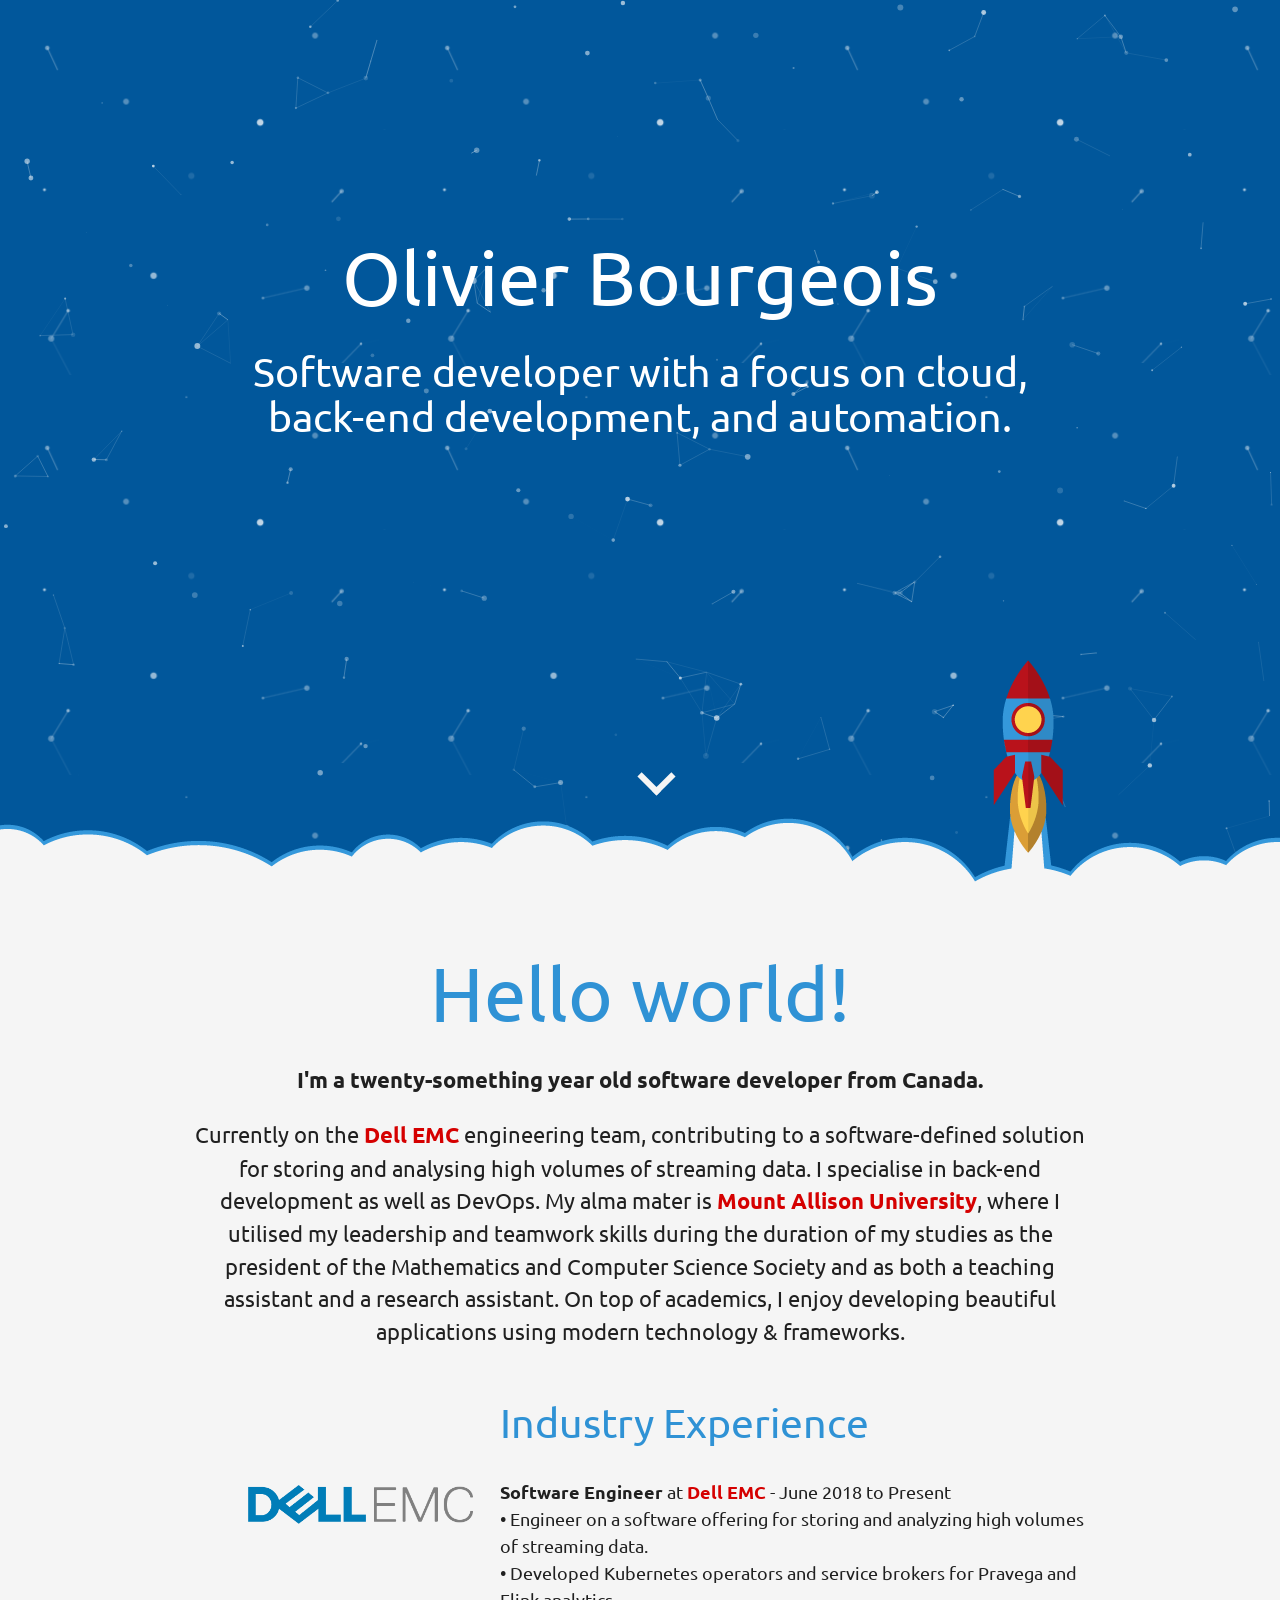
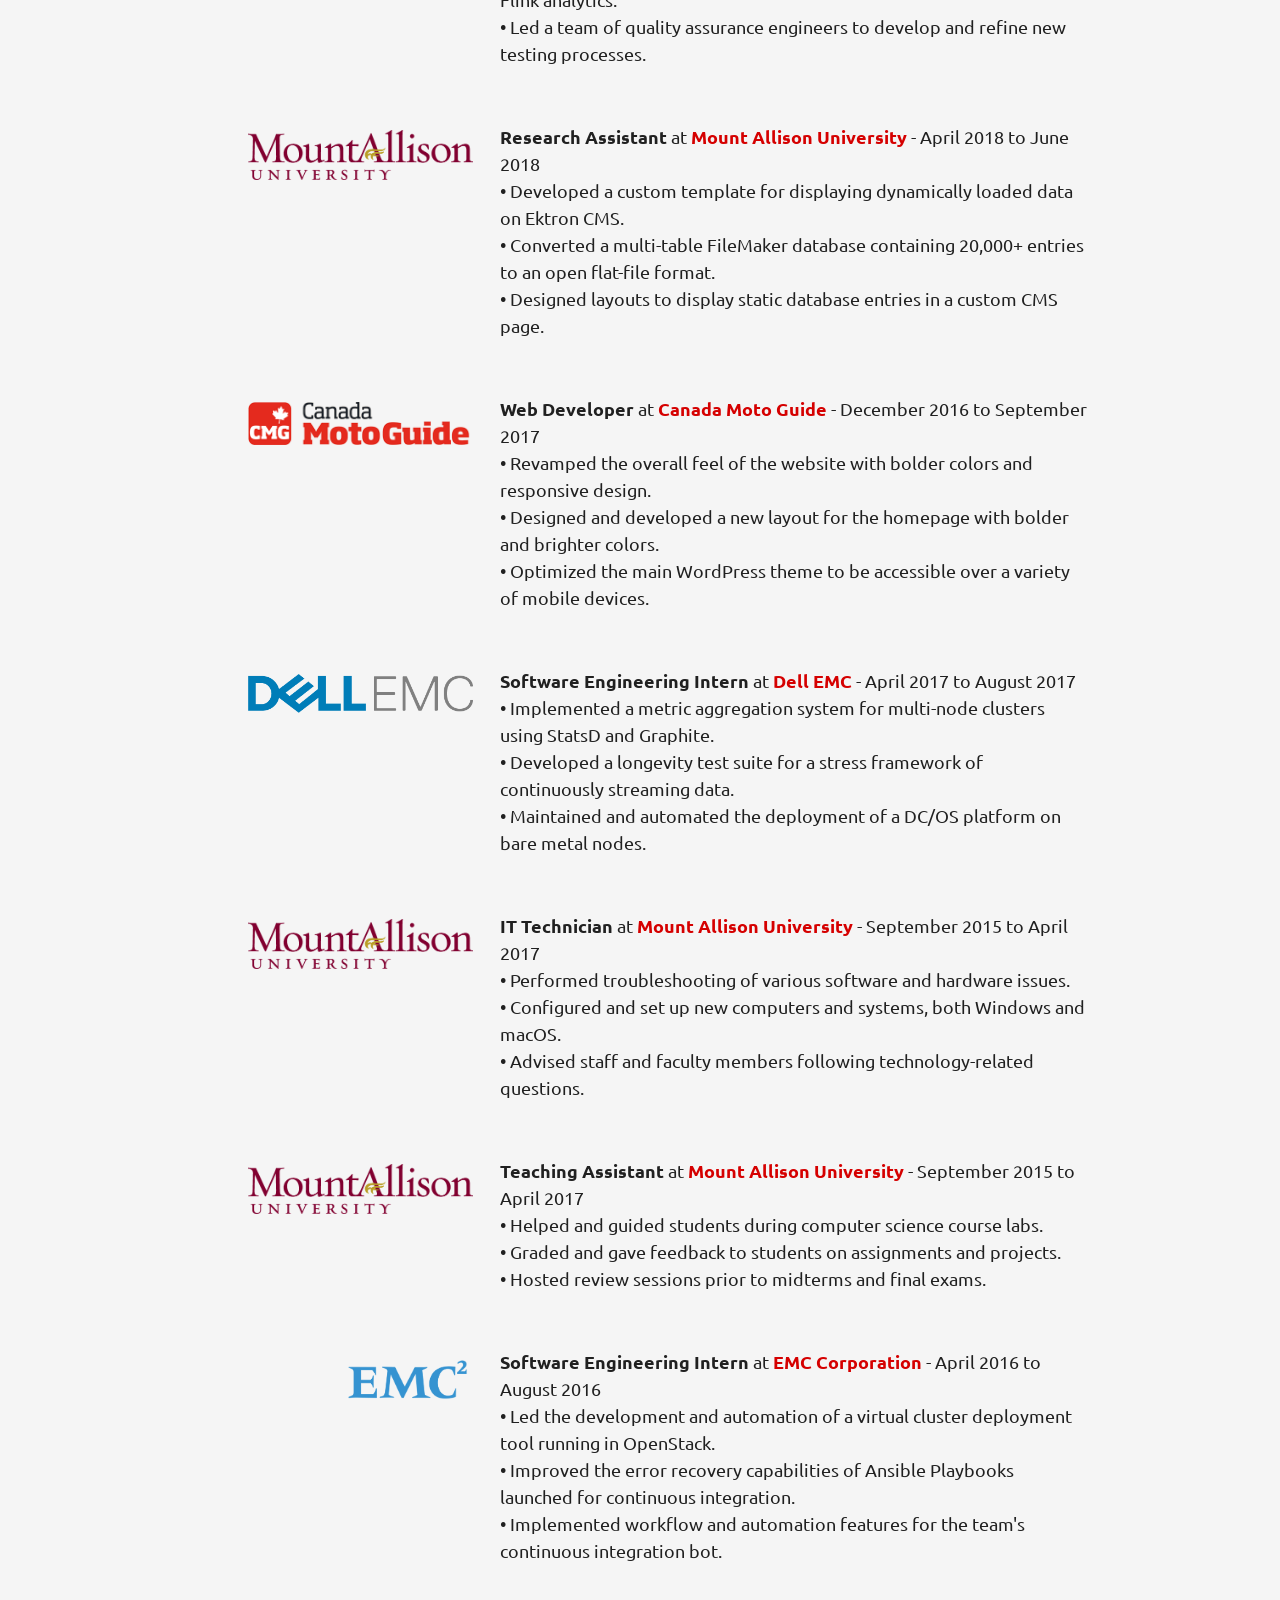
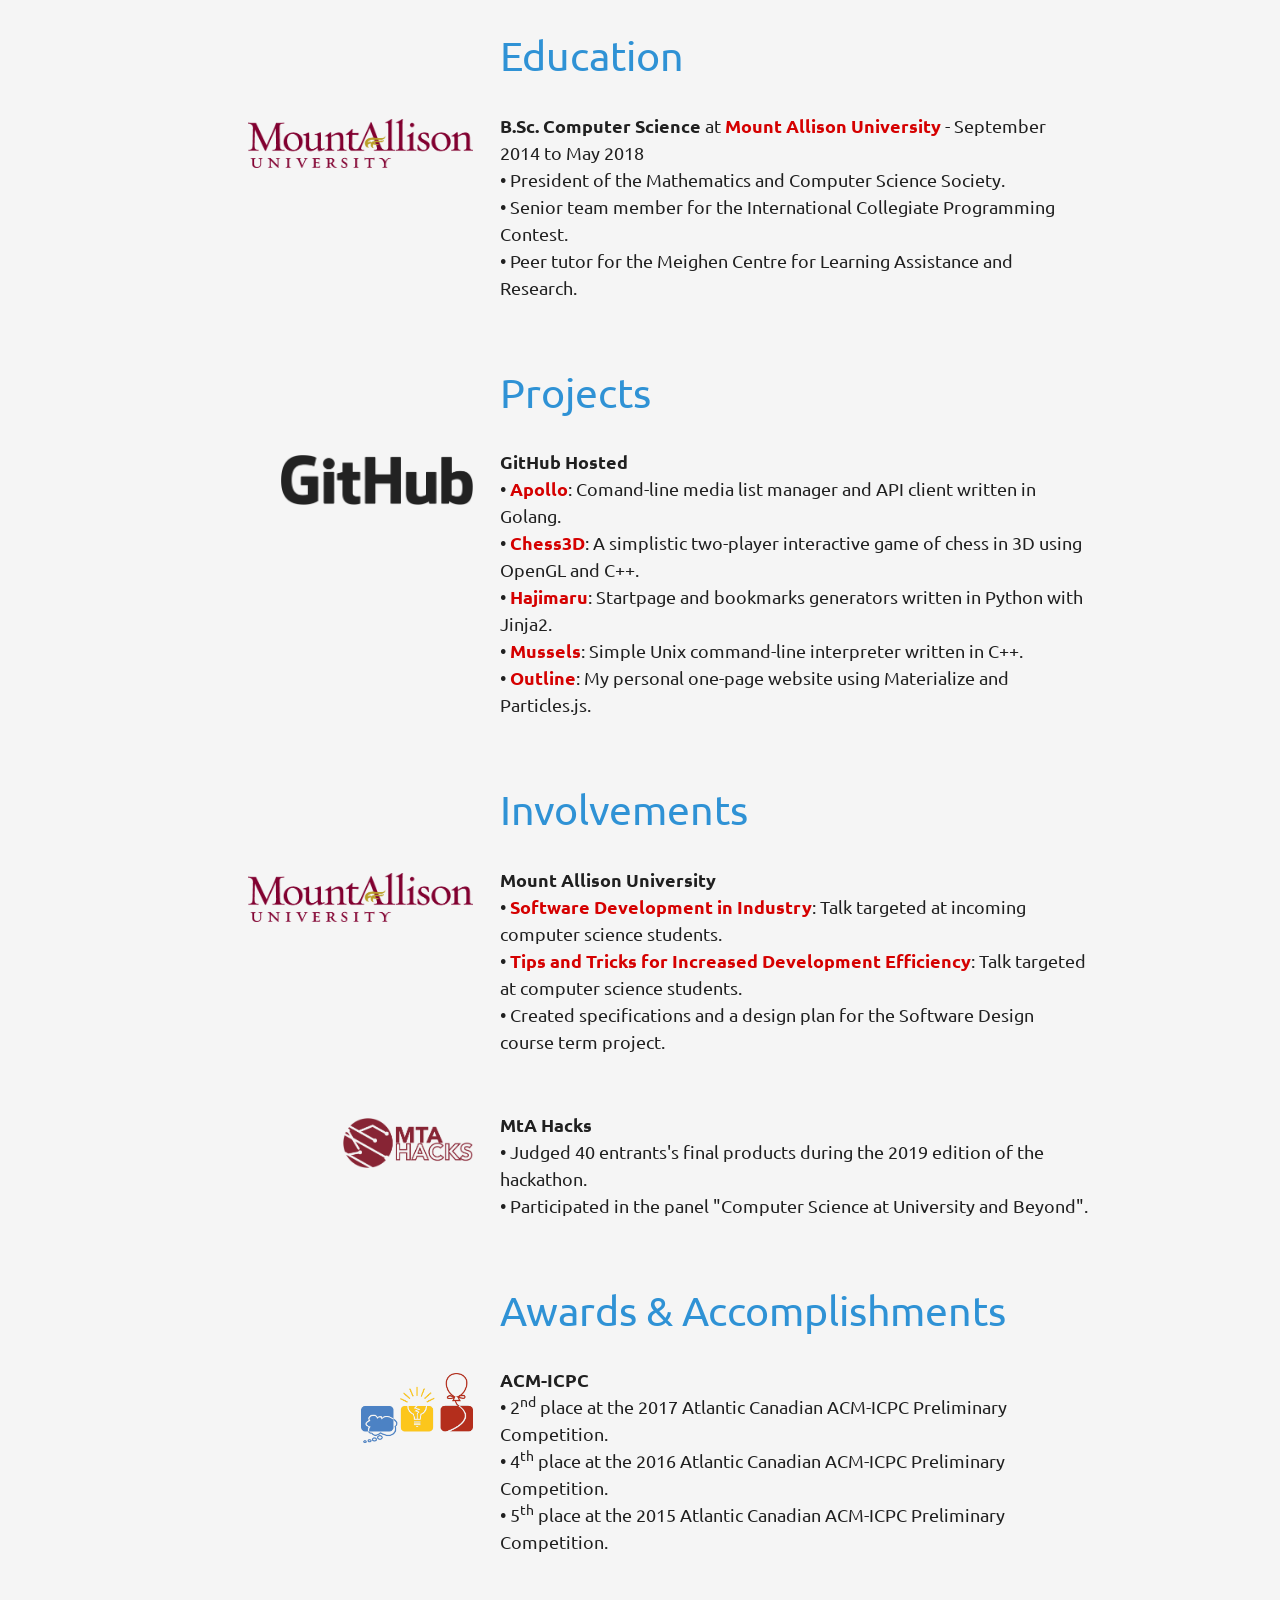
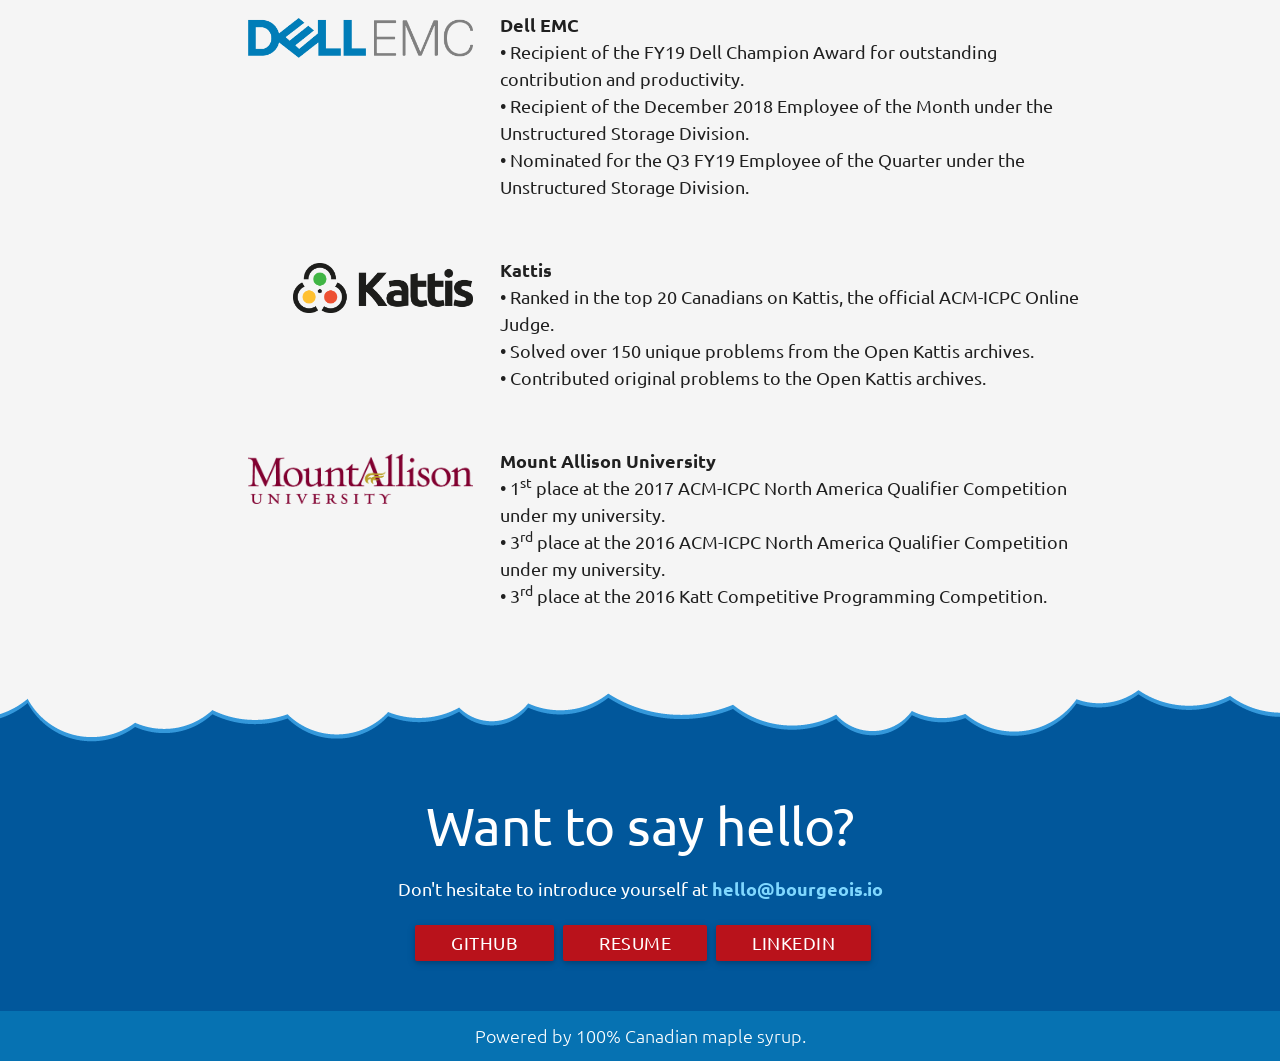
==== index.html @ 6bf8de9c "Update resume" ====
<!DOCTYPE html>
<html>
  <head>
    <meta charset="UTF-8">
    <meta name="viewport" content="width=device-width, initial-scale=1.0">
    <meta name="author" content="Olivier Bourgeois">
    <meta name="description" content="Software developer based in Canada">
    <meta name="keywords" content="software,engineer,developer,web,design,html,css,html,development,java,golang,software,c++,consulting">

    <meta property="og:site_name" content="Olivier Bourgeois - Software Developer">
    <meta property="og:title" content="Olivier Bourgeois - Software Developer">
    <meta property="og:type" content="website">
    <meta property="og:url" content="http://bourgeois.io">
    <meta property="og:image" content="http://bourgeois.io/img/og_cover.png?v=2">
    <meta property="og:description" content="Software developer based in Canada">

    <link href="https://fonts.googleapis.com/css?family=Ubuntu:400,700" rel="stylesheet">
    <link type="text/css" rel="stylesheet" href="css/materialize.css"  media="screen">
    <link type="text/css" rel="stylesheet" href="css/style.css" media="screen">
    <link type="image/x-icon" rel="icon" href="favicon.ico?v=2">

    <title>Olivier Bourgeois - Software Developer</title>
  </head>
  <body>
    <main>
      <div id="particles-js"></div>

      <header id="header" class="valign-wrapper">
        <div class="container center valign">
          <h1 class="text-white header-name">Olivier Bourgeois</h1>
          <h4 class="text-white header-title">Software developer with a focus on cloud, <br>back-end development, and automation.</h4>
        </div>
      </header>

      <div id="cloud-box">
        <div id="chevron" class="center">
          <span class="chevron-icon"></span>
        </div>

        <img class="clouds" src="img/clouds_top.png" alt="">

        <div id="resume">
          <div class="container center">
            <h1>Hello world!</h1>
            <!-- <img class="face" src="img/face.jpg"> -->
            <div id="intro">
              <p class="bold">
                I'm a twenty-something year old software developer from Canada.
              </p>
              <p>
                Currently on the <a href="https://www.dellemc.com/en-us/index.htm">Dell EMC</a> engineering team, contributing to a 
                software-defined solution for storing and analysing high volumes of streaming data.
                I specialise in back-end development as well as DevOps.
                My alma mater is <a href="https://mta.ca/about/">Mount Allison University</a>, where I utilised
                my leadership and teamwork skills during the duration of my studies as the president of the Mathematics and Computer Science
                Society and as both a teaching assistant and a research assistant. On top of academics, I enjoy developing beautiful
                applications using modern technology &amp; frameworks.
              </p>
            </div>

            <div class="row no-bottom-margin">
              <div class="col s12 m12 l8 offset-l4">
                <h4 class="left-align">Industry Experience</h4>
              </div>
            </div>

            <div class="row">
              <div class="col s12 m12 l4 logo-box"><img class="logo" src="img/dell_emc.png"></div>
              <div class="col s12 m12 l8">
                <p class="left-align">
                  <b>Software Engineer</b> at <a href="https://www.dellemc.com/en-us/index.htm">Dell EMC</a> - June 2018 to Present<br />
                  &bull; Engineer on a software offering for storing and analyzing high volumes of streaming data.<br />
                  &bull; Developed Kubernetes operators and service brokers for Pravega and Flink analytics.<br />
                  &bull; Led a team of quality assurance engineers to develop and refine new testing processes.<br />
                </p>
              </div>
            </div>
            <div class="row">
              <div class="col s12 m12 l4 logo-box"><img class="logo" src="img/mount_allison.png"></div>
              <div class="col s12 m12 l8">
                <p class="left-align">
                  <b>Research Assistant</b> at <a href="https://mta.ca/about/">Mount Allison University</a> - April 2018 to June 2018<br />
                  &bull; Developed a custom template for displaying dynamically loaded data on Ektron CMS.<br />
                  &bull; Converted a multi-table FileMaker database containing 20,000+ entries to an open flat-file format.<br />
                  &bull; Designed layouts to display static database entries in a custom CMS page.
                </p>
              </div>
            </div>
            <div class="row">
              <div class="col s12 m12 l4 logo-box"><img class="logo" src="img/canada_moto_guide.png"></div>
              <div class="col s12 m12 l8">
                <p class="left-align">
                  <b>Web Developer</b> at <a href="http://canadamotoguide.com/">Canada Moto Guide</a> - December 2016 to September 2017<br />
                  &bull; Revamped the overall feel of the website with bolder colors and responsive design.<br />
                  &bull; Designed and developed a new layout for the homepage with bolder and brighter colors.<br />
                  &bull; Optimized the main WordPress theme to be accessible over a variety of mobile devices.
                </p>
              </div>
            </div>
            <div class="row">
              <div class="col s12 m12 l4 logo-box"><img class="logo" src="img/dell_emc.png"></div>
              <div class="col s12 m12 l8">
                <p class="left-align">
                  <b>Software Engineering Intern</b> at <a href="https://www.dellemc.com/en-us/index.htm">Dell EMC</a> - April 2017 to August 2017<br />
                  &bull; Implemented a metric aggregation system for multi-node clusters using StatsD and Graphite.<br />
                  &bull; Developed a longevity test suite for a stress framework of continuously streaming data.<br />
                  &bull; Maintained and automated the deployment of a DC/OS platform on bare metal nodes.<br />
                </p>
              </div>
            </div>
            <div class="row">
              <div class="col s12 m12 l4 logo-box"><img class="logo" src="img/mount_allison.png"></div>
              <div class="col s12 m12 l8">
                <p class="left-align">
                  <b>IT Technician</b> at <a href="https://mta.ca/about/">Mount Allison University</a> - September 2015 to April 2017<br />
                  &bull; Performed troubleshooting of various software and hardware issues.<br />
                  &bull; Configured and set up new computers and systems, both Windows and macOS.<br />
                  &bull; Advised staff and faculty members following technology-related questions.
                </p>
              </div>
            </div>
            <div class="row">
              <div class="col s12 m12 l4 logo-box"><img class="logo" src="img/mount_allison.png"></div>
              <div class="col s12 m12 l8">
                <p class="left-align">
                  <b>Teaching Assistant</b> at <a href="https://mta.ca/about/">Mount Allison University</a> - September 2015 to April 2017<br />
                  &bull; Helped and guided students during computer science course labs.<br />
                  &bull; Graded and gave feedback to students on assignments and projects.<br />
                  &bull; Hosted review sessions prior to midterms and final exams.
                </p>
              </div>
            </div>
            <div class="row">
              <div class="col s12 m12 l4 logo-box"><img class="logo" src="img/emc_corporation.png"></div>
              <div class="col s12 m12 l8">
                <p class="left-align">
                  <b>Software Engineering Intern</b> at <a href="https://www.dellemc.com/en-us/index.htm">EMC Corporation</a> - April 2016 to August 2016<br />
                  &bull; Led the development and automation of a virtual cluster deployment tool running in OpenStack.<br />
                  &bull; Improved the error recovery capabilities of Ansible Playbooks launched for continuous integration.<br />
                  &bull; Implemented workflow and automation features for the team's continuous integration bot.
                </p>
              </div>
            </div>

            <div class="row no-bottom-margin">
              <div class="col s12 m12 l8 offset-l4">
                <h4 class="left-align">Education</h4>
              </div>
            </div>

            <div class="row">
              <div class="col s12 m12 l4 logo-box"><img class="logo" src="img/mount_allison.png"></div>
              <div class="col s12 m12 l8">
                <p class="left-align">
                  <b>B.Sc. Computer Science</b> at <a href="https://mta.ca/about/">Mount Allison University</a> - September 2014 to May 2018<br />
                  &bull; President of the Mathematics and Computer Science Society.<br />
                  &bull; Senior team member for the International Collegiate Programming Contest.<br />
                  &bull; Peer tutor for the Meighen Centre for Learning Assistance and Research.
                </p>
              </div>
            </div>

            <div class="row no-bottom-margin">
              <div class="col s12 m12 l8 offset-l4">
                <h4 class="left-align">Projects</h4>
              </div>
            </div>

            <div class="row">
              <div class="col s12 m12 l4 logo-box"><img class="logo" src="img/github.png"></div>
              <div class="col s12 m12 l8">
                <p class="left-align">
                  <b>GitHub Hosted</b><br />
                  &bull; <a href="https://github.com/finiks/apollo">Apollo</a>: Comand-line media list manager and API client written in Golang.<br />
                  &bull; <a href="https://github.com/finiks/chess3d">Chess3D</a>: A simplistic two-player interactive game of chess in 3D using OpenGL and C++.<br />
                  &bull; <a href="https://github.com/finiks/hajimaru">Hajimaru</a>: Startpage and bookmarks generators written in Python with Jinja2.<br />
                  &bull; <a href="https://github.com/finiks/mussels">Mussels</a>: Simple Unix command-line interpreter written in C++.<br />
                  &bull; <a href="https://github.com/finiks/outline">Outline</a>: My personal one-page website using Materialize and Particles.js. <br />
                </p>
              </div>
            </div>

            <div class="row no-bottom-margin">
              <div class="col s12 m12 l8 offset-l4">
                <h4 class="left-align">Involvements</h4>
              </div>
            </div>

            <div class="row">
              <div class="col s12 m12 l4 logo-box"><img class="logo" src="img/mount_allison.png"></div>
              <div class="col s12 m12 l8">
                <p class="left-align">
                  <b>Mount Allison University</b><br />
                  &bull; <a href="https://www.slideshare.net/OlivierBourgeois2/the-software-development-industry">Software Development in Industry</a>: Talk targeted at incoming computer science students.<br />
                  &bull; <a href="https://www.slideshare.net/OlivierBourgeois2/tips-and-tricks-for-increased-development-efficiency">Tips and Tricks for Increased Development Efficiency</a>: Talk targeted at computer science students.<br />
                  &bull; Created specifications and a design plan for the Software Design course term project.<br />
                </p>
              </div>
            </div>
            <div class="row">
              <div class="col s12 m12 l4 logo-box"><img class="logo" src="img/mta_hacks.png"></div>
              <div class="col s12 m12 l8">
                <p class="left-align">
                  <b>MtA Hacks</b><br />
                  &bull; Judged 40 entrants's final products during the 2019 edition of the hackathon.<br />
                  &bull; Participated in the panel "Computer Science at University and Beyond".<br />
                </p>
              </div>
            </div>

            <div class="row no-bottom-margin">
              <div class="col s12 m12 l8 offset-l4">
                <h4 class="left-align">Awards &amp; Accomplishments</h4>
              </div>
            </div>

            <div class="row">
              <div class="col s12 m12 l4 logo-box"><img class="logo" style="max-height: 70px;" src="img/icpc.png"></div>
              <div class="col s12 m12 l8">
                <p class="left-align">
                  <b>ACM-ICPC</b><br />
                  &bull; 2<sup>nd</sup> place at the 2017 Atlantic Canadian ACM-ICPC Preliminary Competition.<br />
                  &bull; 4<sup>th</sup> place at the 2016 Atlantic Canadian ACM-ICPC Preliminary Competition.<br />
                  &bull; 5<sup>th</sup> place at the 2015 Atlantic Canadian ACM-ICPC Preliminary Competition.
                </p>
              </div>
            </div>
            <div class="row">
              <div class="col s12 m12 l4 logo-box"><img class="logo" src="img/dell_emc.png"></div>
              <div class="col s12 m12 l8">
                <p class="left-align">
                  <b>Dell EMC</b><br />
                  &bull; Recipient of the FY19 Dell Champion Award for outstanding contribution and productivity.<br />
                  &bull; Recipient of the December 2018 Employee of the Month under the Unstructured Storage Division.<br />
                  &bull; Nominated for the Q3 FY19 Employee of the Quarter under the Unstructured Storage Division.<br />
                </p>
              </div>
            </div>
            <div class="row">
              <div class="col s12 m12 l4 logo-box"><img class="logo" src="img/kattis.png"></div>
              <div class="col s12 m12 l8">
                <p class="left-align">
                  <b>Kattis</b><br />
                  &bull; Ranked in the top 20 Canadians on Kattis, the official ACM-ICPC Online Judge.<br />
                  &bull; Solved over 150 unique problems from the Open Kattis archives.<br />
                  &bull; Contributed original problems to the Open Kattis archives.
                </p>
              </div>
            </div>
            <div class="row">
              <div class="col s12 m12 l4 logo-box"><img class="logo" src="img/mount_allison.png"></div>
              <div class="col s12 m12 l8">
                <p class="left-align">
                  <b>Mount Allison University</b><br />
                  &bull; 1<sup>st</sup> place at the 2017 ACM-ICPC North America Qualifier Competition under my university.<br />
                  &bull; 3<sup>rd</sup> place at the 2016 ACM-ICPC North America Qualifier Competition under my university.<br />
                  &bull; 3<sup>rd</sup> place at the 2016 Katt Competitive Programming Competition.
                </p>
              </div>
            </div>

          </div>
        </div>

        <img class="clouds" src="img/clouds_bottom.png" alt="">
      </div>

      <div id="contact-me">
        <div class="container center">
          <h3 class="text-white">Want to say hello?</h3>
          <p class="text-white">
          Don't hesitate to introduce yourself at <b><a class="blue-link" href="mailto:hello@bourgeois.io">hello@bourgeois.io</a></b>
          </p>
          <div id="buttons">
            <a class="waves-effect btn" href="https://github.com/bourgeoisor">GitHub</a>
            <a class="waves-effect btn" href="https://bourgeois.io/OlivierBourgeois-Resume.pdf">Resume</a>
            <a class="waves-effect btn" href="https://ca.linkedin.com/in/bourgeoisor">LinkedIn</a>
          </div>
        </div>
      </div>
    </main>

    <footer class="page-footer">
      <div class="footer-copyright">
        <div class="container center">
          <span class="text-white">
            Powered by 100% Canadian maple syrup.
          </span>
        </div>
      </div>
    </footer>

    <script type="text/javascript" src="https://code.jquery.com/jquery-2.1.1.min.js"></script>
    <script type="text/javascript" src="js/materialize.min.js"></script>
    <script type="text/javascript" src="js/particles.min.js"></script>
    <script>
      if(/Android|webOS|iPhone|iPad|iPod|BlackBerry/i.test(navigator.userAgent) != true) {
        particlesJS.load('particles-js', 'js/particles.json', function() {});
      }
    </script>
    <script>
      (function(i,s,o,g,r,a,m){i['GoogleAnalyticsObject']=r;i[r]=i[r]||function(){
      (i[r].q=i[r].q||[]).push(arguments)},i[r].l=1*new Date();a=s.createElement(o),
      m=s.getElementsByTagName(o)[0];a.async=1;a.src=g;m.parentNode.insertBefore(a,m)
      })(window,document,'script','//www.google-analytics.com/analytics.js','ga');

      ga('create', 'UA-74312644-1', 'auto');
      ga('send', 'pageview');
    </script>
  </body>
</html>
---- css/style.css ----
html {
  font-size: 18px;
  line-height: 1.5;
}

body {
  margin: 0;
  display: flex;
  min-height: 100vh;
  flex-direction: column;
  background-color: #01579b;
  font-family: 'Ubuntu', 'Roboto', sans-serif;
}

section {
  margin: 0px 0px 0px 0px !important;
  padding: 0px 0px 0px 0px !important;
}

main {
  flex: 1 0 auto;
}

p a {
  color: #d50000;
  font-weight: bold;
}

p a:hover {
  color: #a31018;
}

h1, h3, h4 {
  font-family: 'Ubuntu', sans-serif;
  color: #2F92D5;
}

h4 {
  margin-top: 30px !important;
}



#particles-js {
  width: 100%;
  height: 100%;
  position: fixed;
  z-index: -1;
  background-color: #01579b;
  background-image: url("../img/bg.png");
  background-repeat: repeat;
}

#cloud-box {
  overflow: hidden;
}

#resume {
  background-color: #F5F5F5;
  overflow: auto;
}

#header {
  height: calc(100vh - 260px);
  /*font-family: 'Open Sans', sans-serif;*/
}

#intro {
  font-size: 1.2rem;
}

#intro a {
  color: #d50000;
}

#intro a:hover {
  color: #a31018;
}

#contact-me a {
  margin-bottom: 40px;
}

a.blue-link {
  color: #80d8ff;
  font-weight: bold;
}

a.blue-link:hover {
  color: #ffffff;
}



#chevron {
    position: absolute;
    margin-left: 50%;
    margin-top: 120px;
}

.chevron-icon {
  display: inline-block;
  border-style: solid;
	border-width: 0.35em 0.35em 0 0;
  width: 1.5em;
	height: 1.5em;
	left: 0.15em;
  top: 0.15em;
	position: relative;
  vertical-align: top;
	transform: rotate(135deg);
  color: #F5F5F5;

  animation-name: chevron-animation;
	animation-duration: 3000ms;
  transform-origin:50% 50%;
	animation-iteration-count: infinite;
	animation-timing-function: linear;
}

@keyframes chevron-animation {
	0% { transform: rotate(135deg) scale(1); }
	30% { transform: rotate(135deg) scale(1); }
	40% { transform: rotate(135deg) scale(1.3); }
	50% { transform: rotate(135deg) scale(1); }
	60% { transform: rotate(135deg) scale(1); }
	70% { transform: rotate(135deg) scale(1.2); }
	80% { transform: rotate(135deg) scale(1); }
	100% { transform: rotate(135deg) scale(1); }
}



.page-footer {
  background-color: #0277bd !important;
  bottom: 0;
  position: relative;
  margin-top: 0 !important;
  padding-top: 0 !important;
}

#buttons {
  margin-bottom: 10px;
}

.clouds {
  width: auto;
  display: block;
  margin-left: calc(-1920px + 100vw);
}

.text-white {
  color: #FFFFFF;
}

.bold {
  font-weight: bold;
}

.header-name {
  margin-top: 50px !important;
  margin-bottom: 10px !important;
}

.divider {
  width: 20%;
  margin: auto;
  margin-bottom: 10px;
  background-color: #969696;
}

.btn {
  background-color: #b9121b;
  margin-bottom: 10px;
  margin-top: 5px;
  margin-left: 5px;
  margin-left: 5px;
}

.btn:hover {
  background-color: #a31018;
}

.face {
  width: 100px;
	height: 100px;
	border-radius: 50%;
}

.no-bottom-margin {
  margin-bottom: 0px;
}



@media (max-width: 992px) {
  .logo-box {
    text-align: left;
  }
}

@media (min-width: 993px) {
  .logo-box {
    text-align: right;
  }
}

.logo {
  max-width: 225px;
  max-height: 50px;
  height: auto;
}



@media (max-width: 700px) {
  #chevron {
    display: none;
  }
  .col.right-align {
    text-align: left;
  }
  .clouds {
    margin-left: calc(-1700px + 100vw);
  }
  h1 {
    font-size: 3rem;
  }
  h3 {
    text-align: left;
  }
  #resume h1 {
    text-align: left;
  }
  p {
    text-align: left;
    word-break: keep-all;
  }
  #buttons {
    display: none;
  }
  #resume .row {
    border-bottom: 1px solid #d7d7d7;
  }
  #resume .row.no-bottom-margin {
    border-bottom: 0px;
  }
}

@media (max-height: 400px) {
  #header {
    height: calc(100vh - 100px);
  }
  .clouds {
    margin-left: -200px;
    margin-top: -170px;
  }
}

@media (min-width: 700px) {
  .logo {
    margin-top: 25px;
  }
  .clouds {
    margin-left: calc(-1800px + 100vw);
  }
}

@media (min-width: 1800px) {
  .clouds {
    margin-left: 0;
    width: 100%;
  }
}
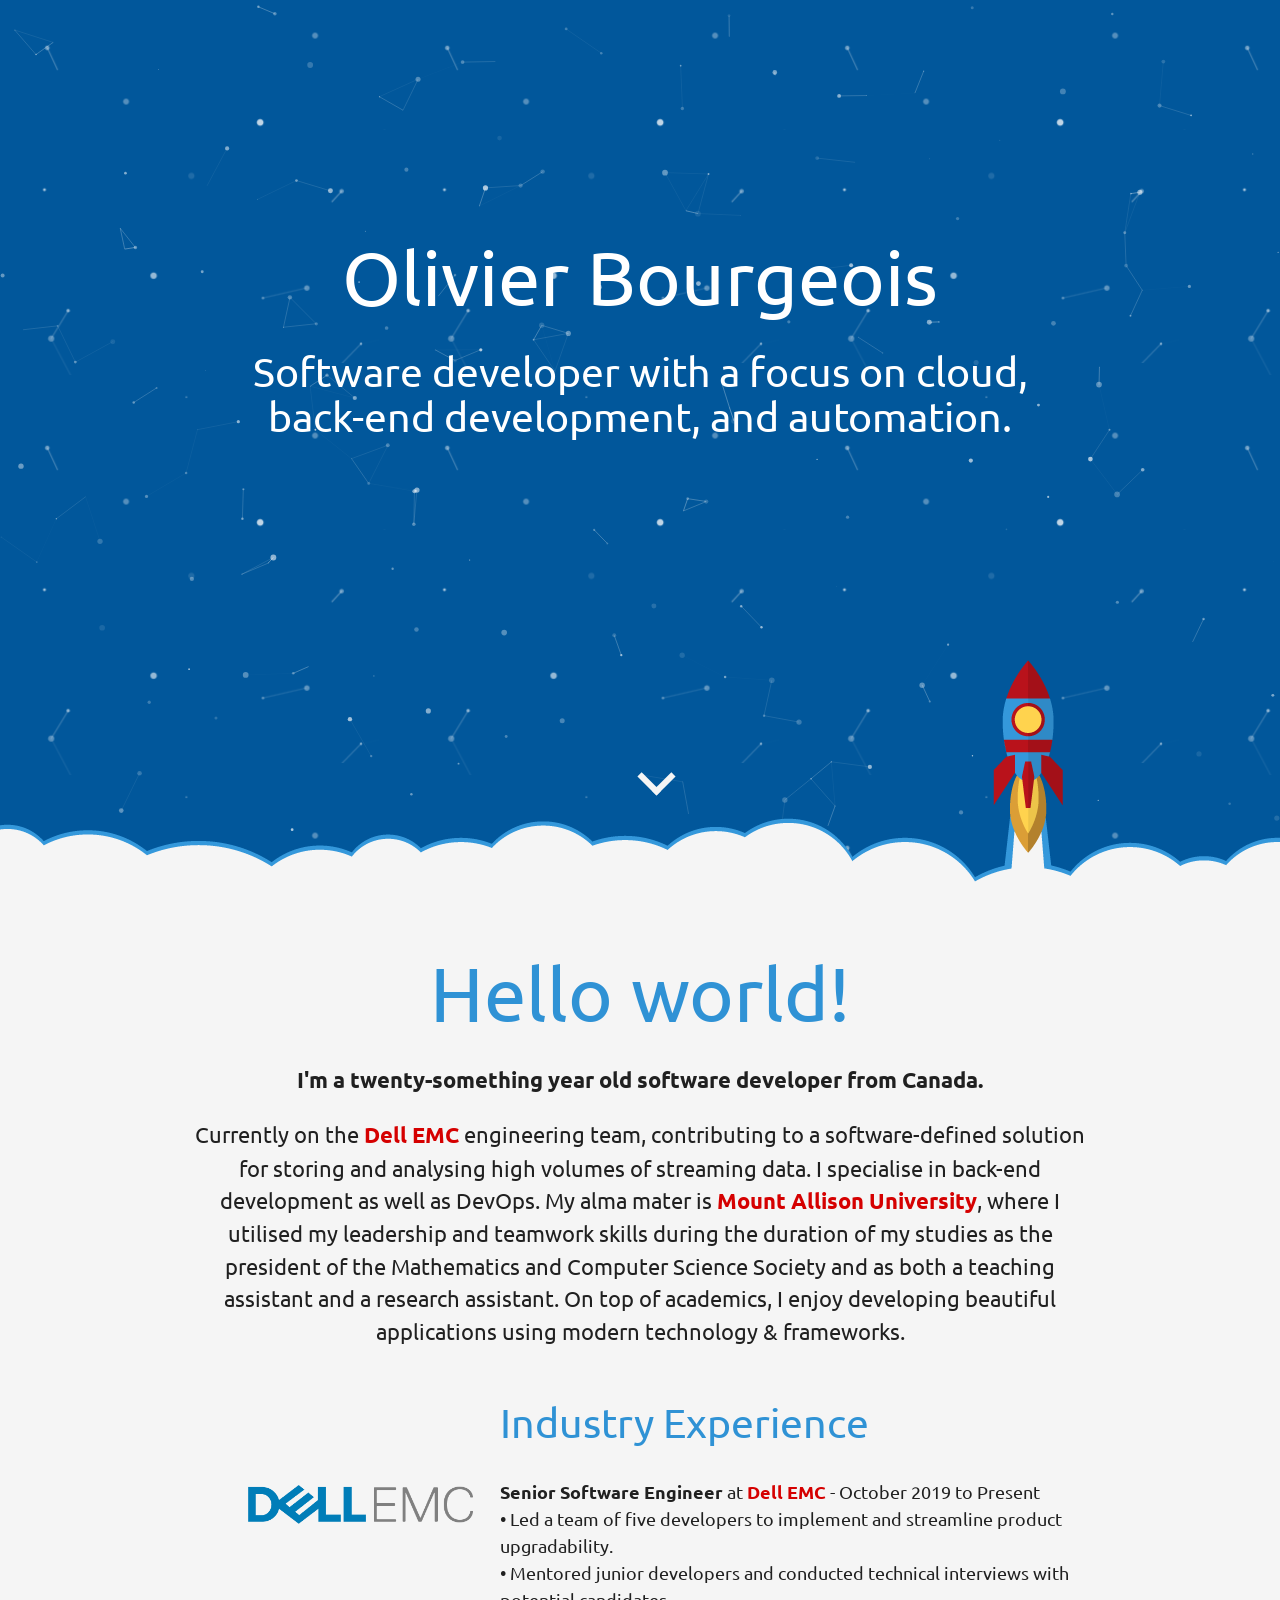
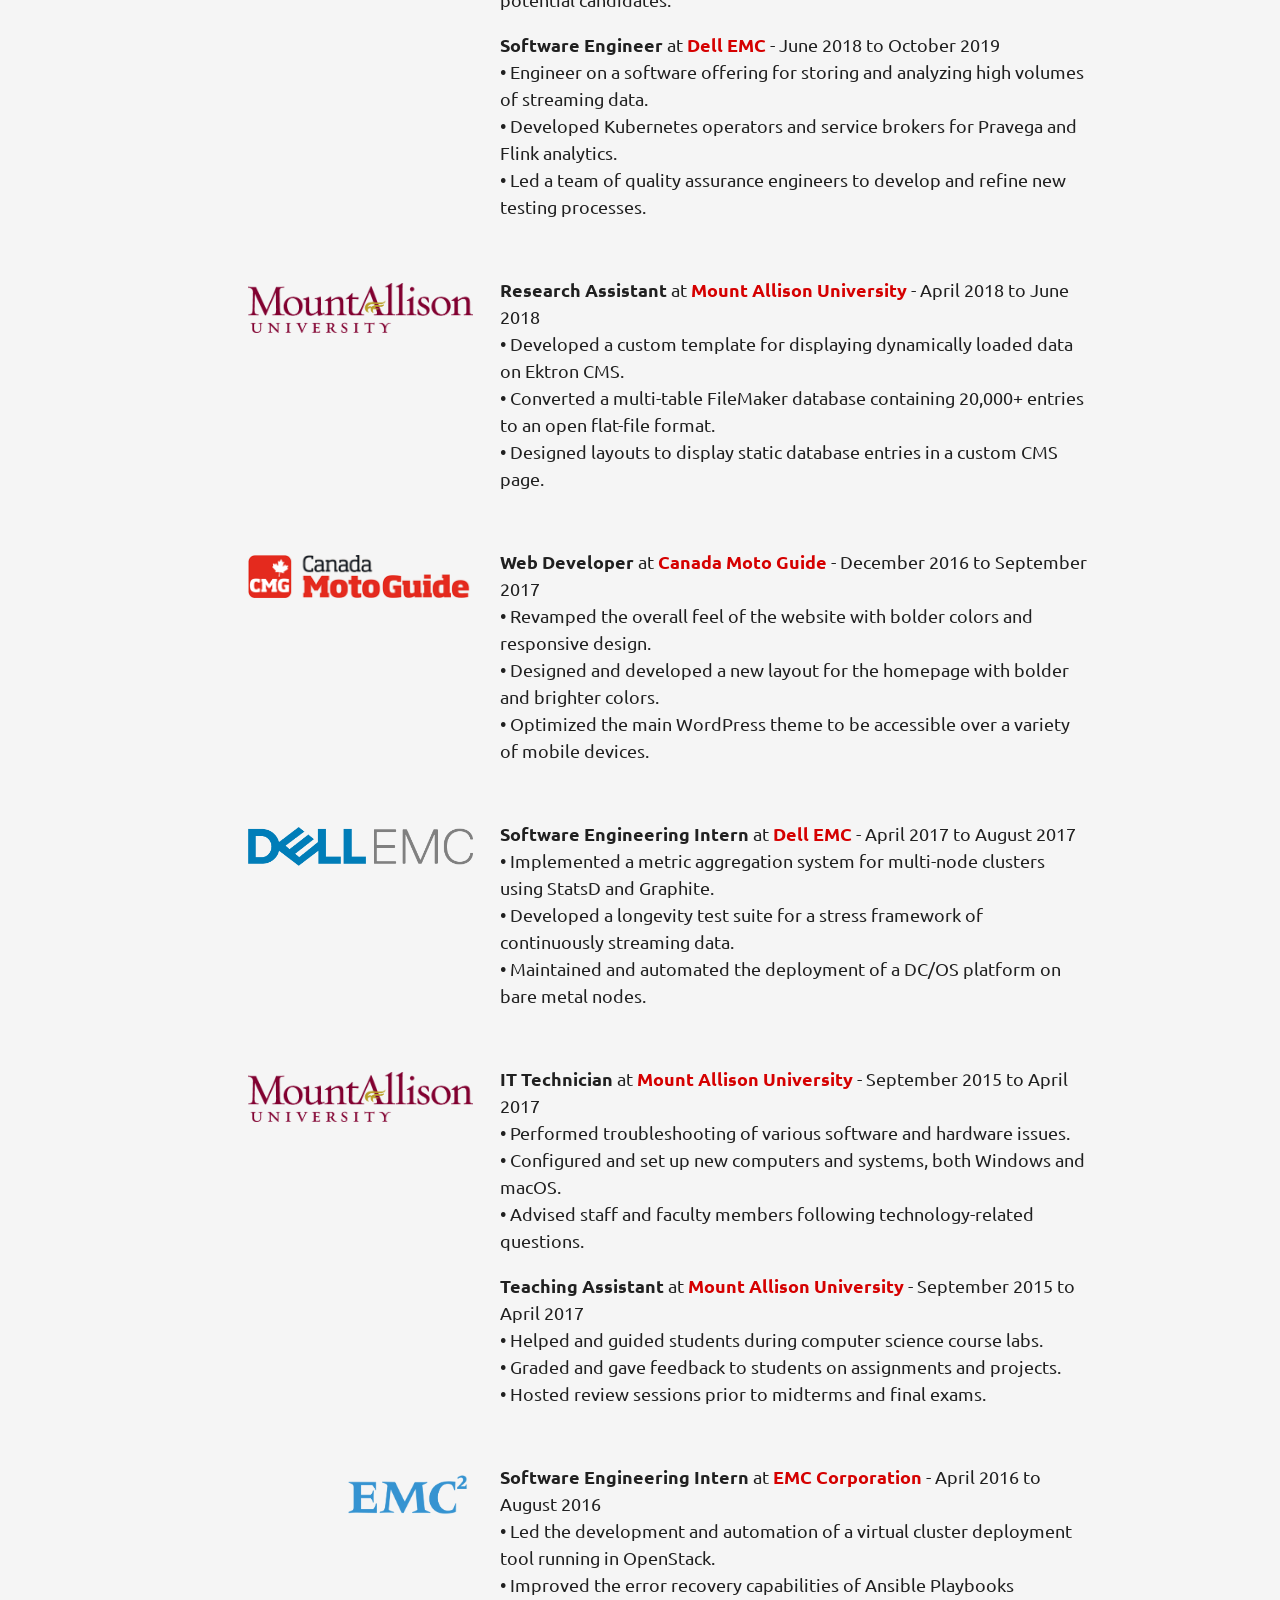
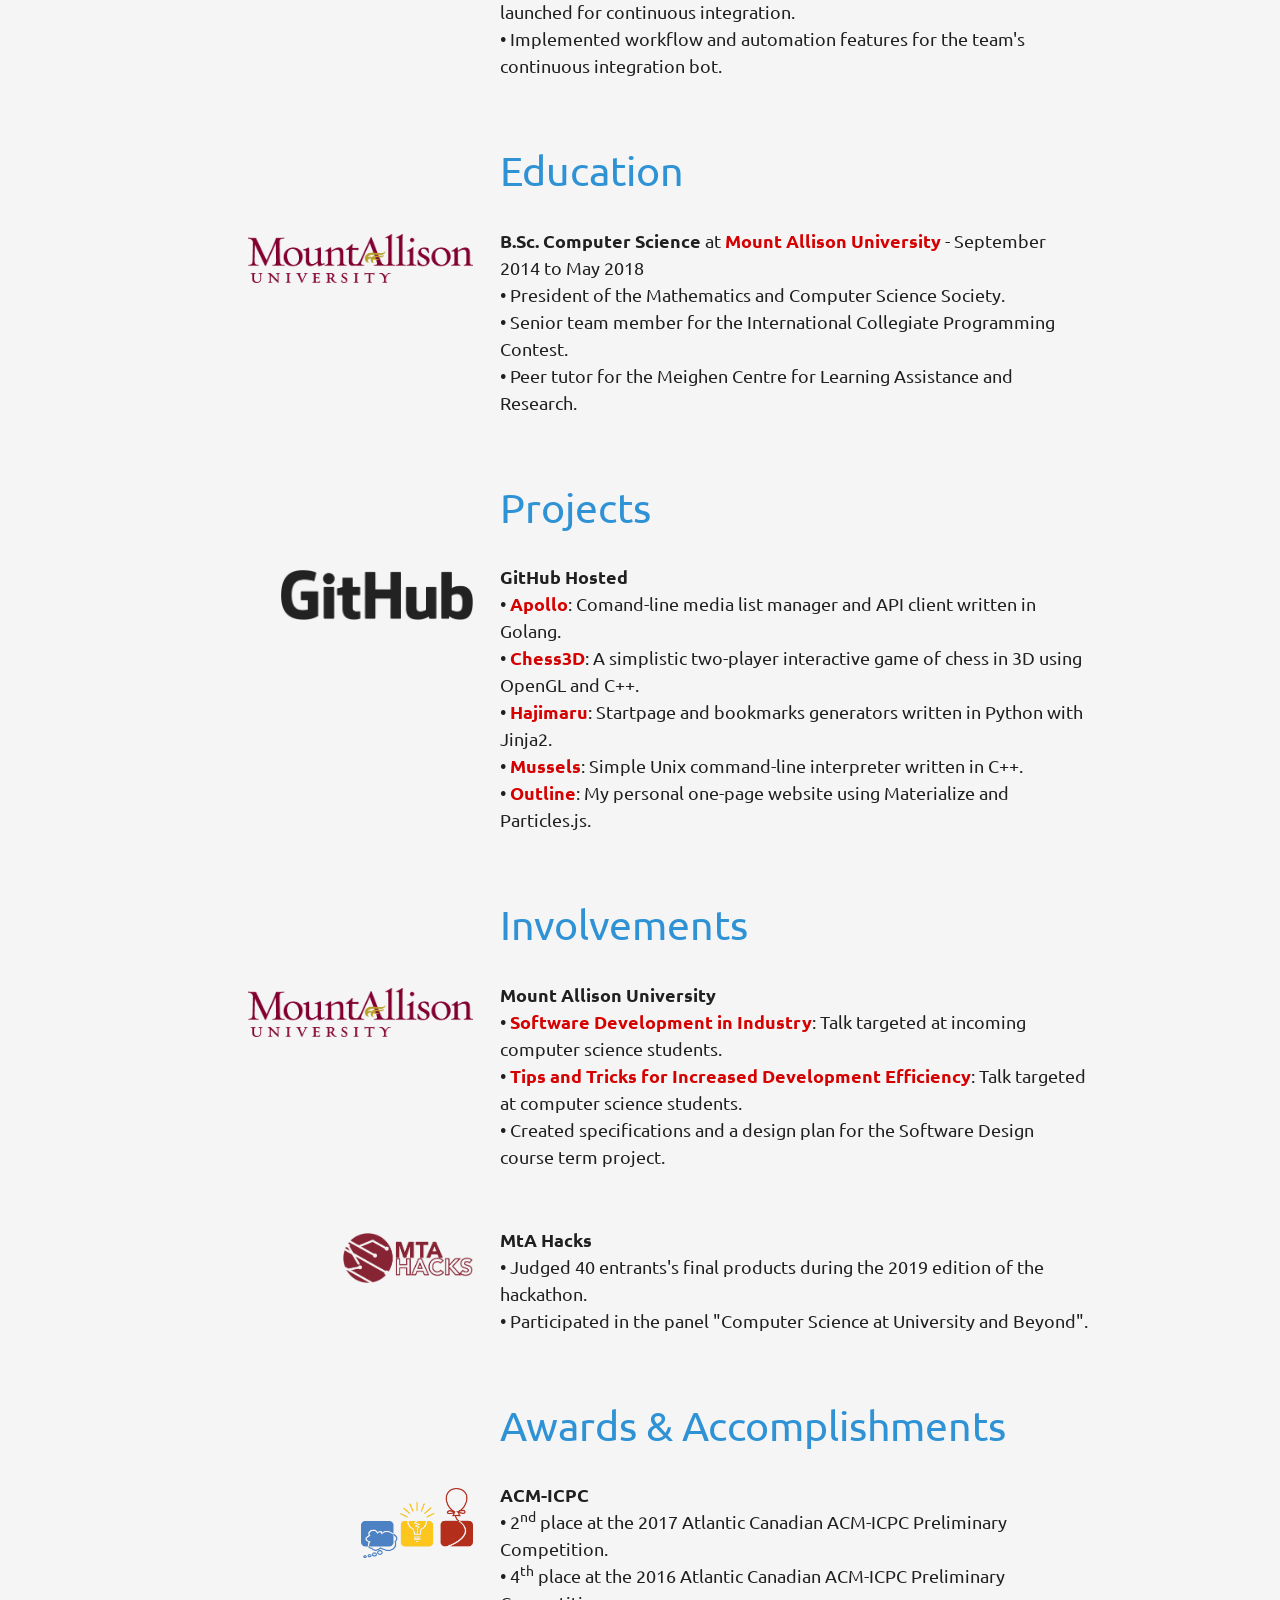
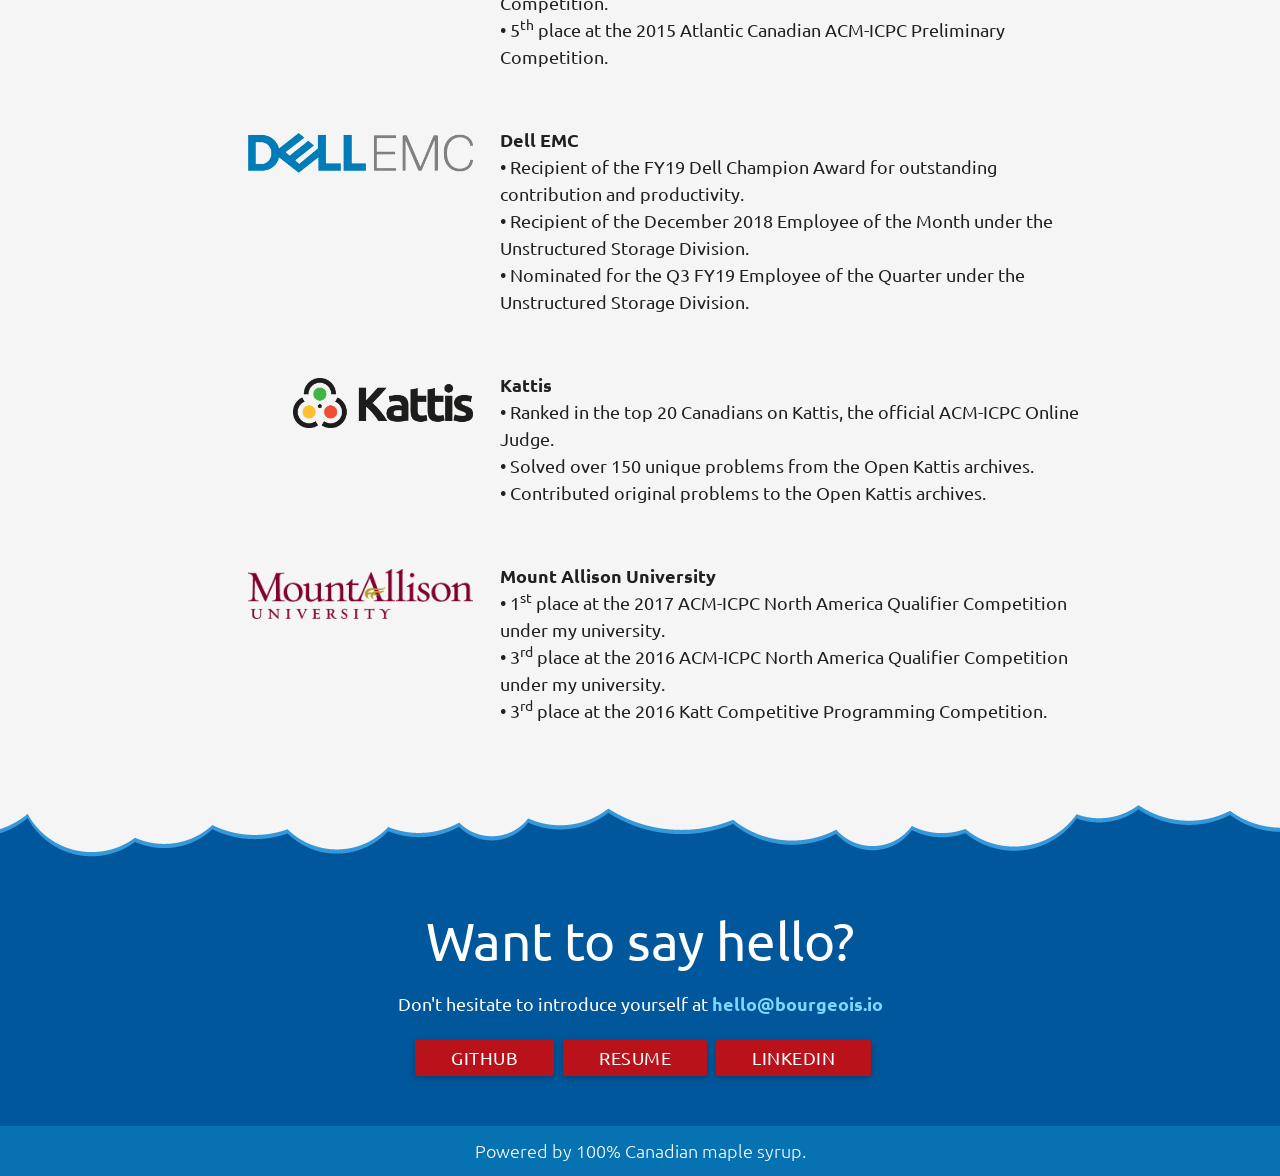
==== commit 71d945fa: "Update resume" ====
--- a/index.html
+++ b/index.html
@@ -68,7 +68,12 @@
               <div class="col s12 m12 l4 logo-box"><img class="logo" src="img/dell_emc.png"></div>
               <div class="col s12 m12 l8">
                 <p class="left-align">
-                  <b>Software Engineer</b> at <a href="https://www.dellemc.com/en-us/index.htm">Dell EMC</a> - June 2018 to Present<br />
+                  <b>Senior Software Engineer</b> at <a href="https://www.dellemc.com/en-us/index.htm">Dell EMC</a> - October 2019 to Present<br />
+                  &bull; Led a team of five developers to implement and streamline product upgradability.<br />
+                  &bull; Mentored junior developers and conducted technical interviews with potential candidates.<br />
+                </p>
+                <p class="left-align">
+                  <b>Software Engineer</b> at <a href="https://www.dellemc.com/en-us/index.htm">Dell EMC</a> - June 2018 to October 2019<br />
                   &bull; Engineer on a software offering for storing and analyzing high volumes of streaming data.<br />
                   &bull; Developed Kubernetes operators and service brokers for Pravega and Flink analytics.<br />
                   &bull; Led a team of quality assurance engineers to develop and refine new testing processes.<br />
@@ -117,11 +122,6 @@
                   &bull; Configured and set up new computers and systems, both Windows and macOS.<br />
                   &bull; Advised staff and faculty members following technology-related questions.
                 </p>
-              </div>
-            </div>
-            <div class="row">
-              <div class="col s12 m12 l4 logo-box"><img class="logo" src="img/mount_allison.png"></div>
-              <div class="col s12 m12 l8">
                 <p class="left-align">
                   <b>Teaching Assistant</b> at <a href="https://mta.ca/about/">Mount Allison University</a> - September 2015 to April 2017<br />
                   &bull; Helped and guided students during computer science course labs.<br />
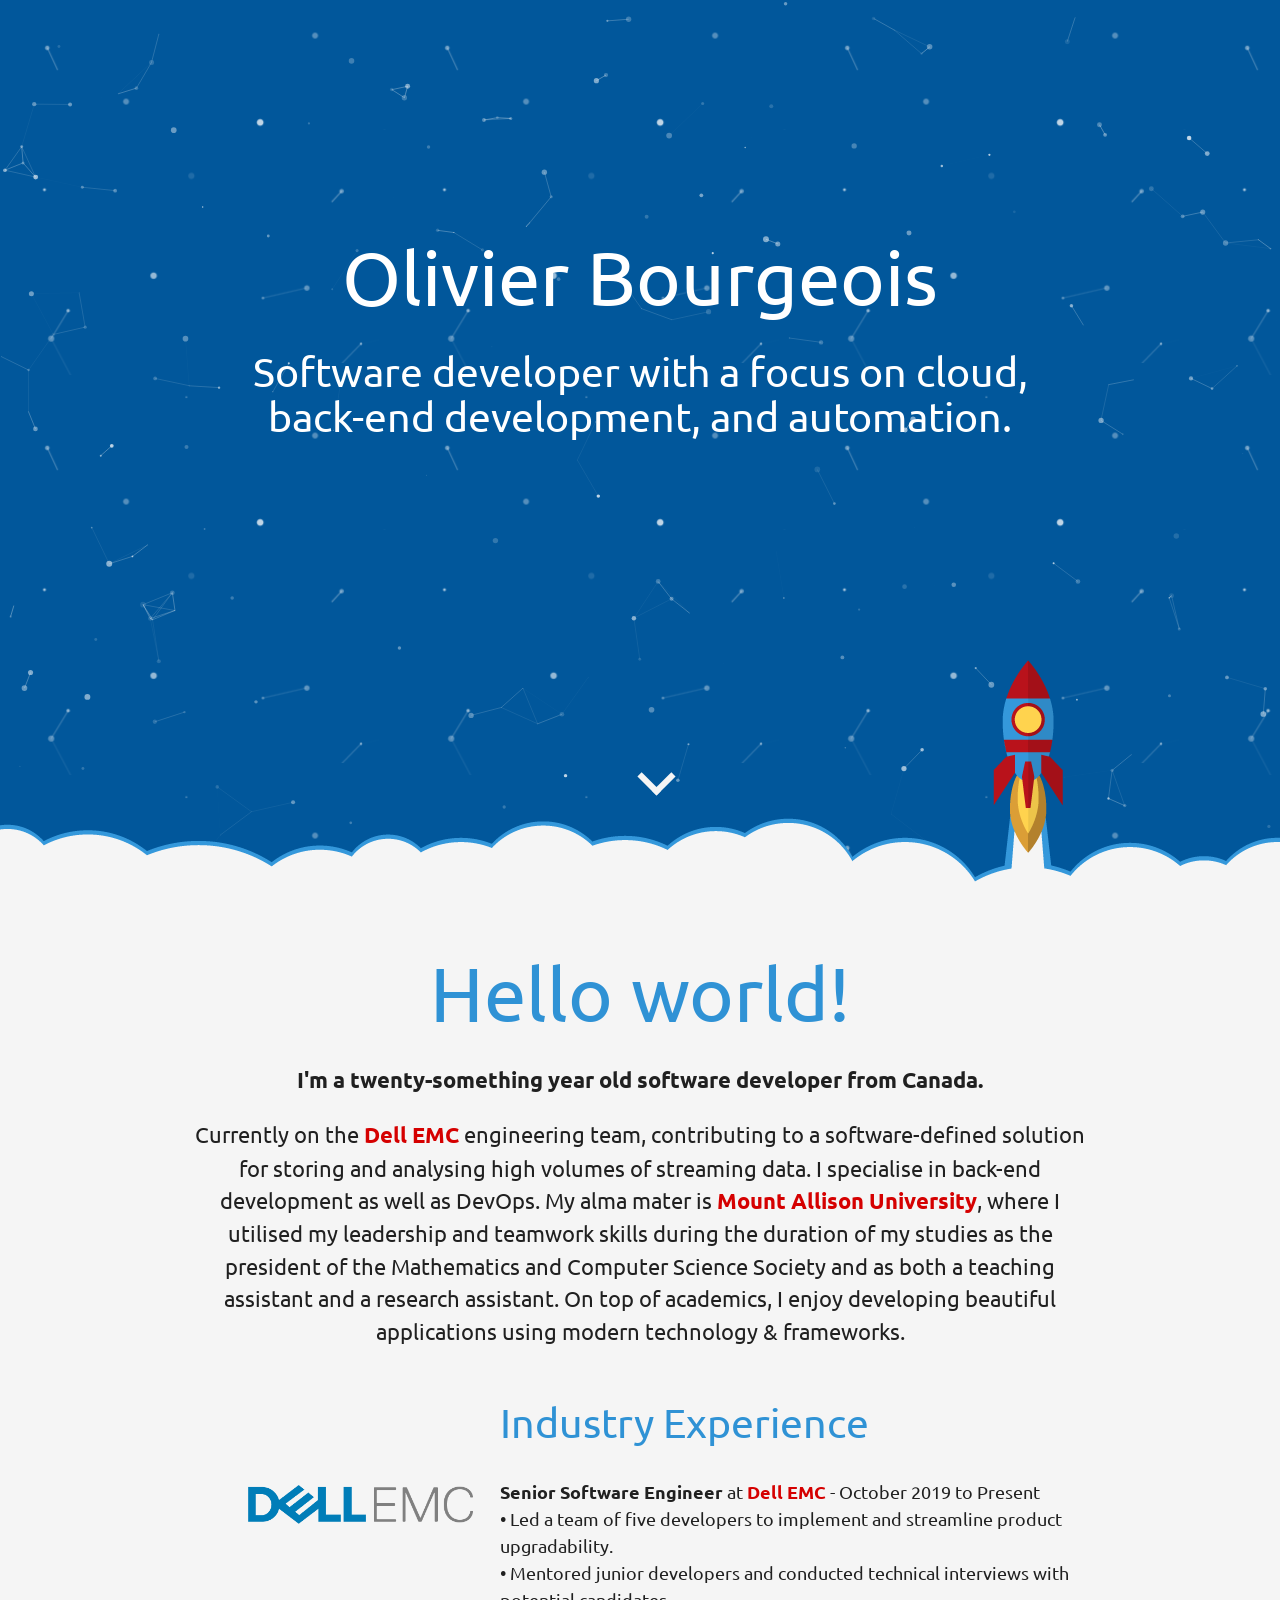
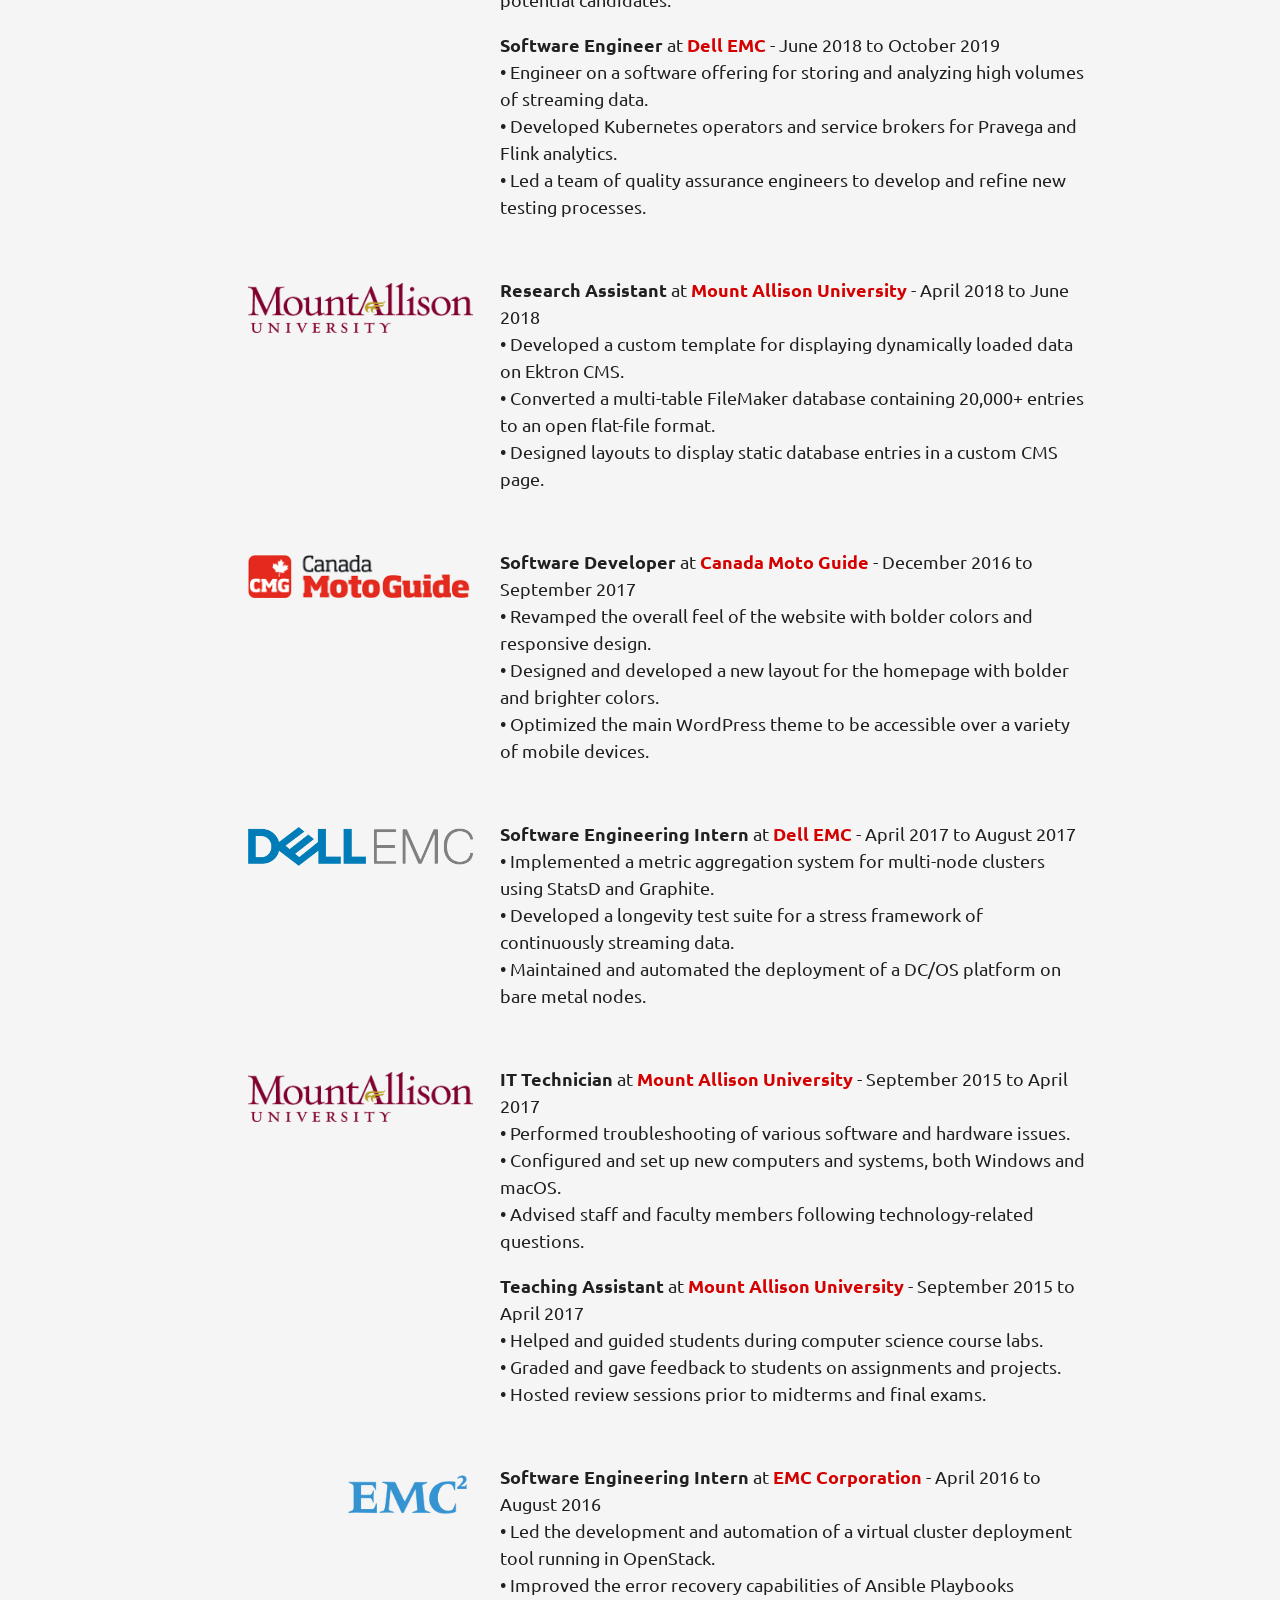
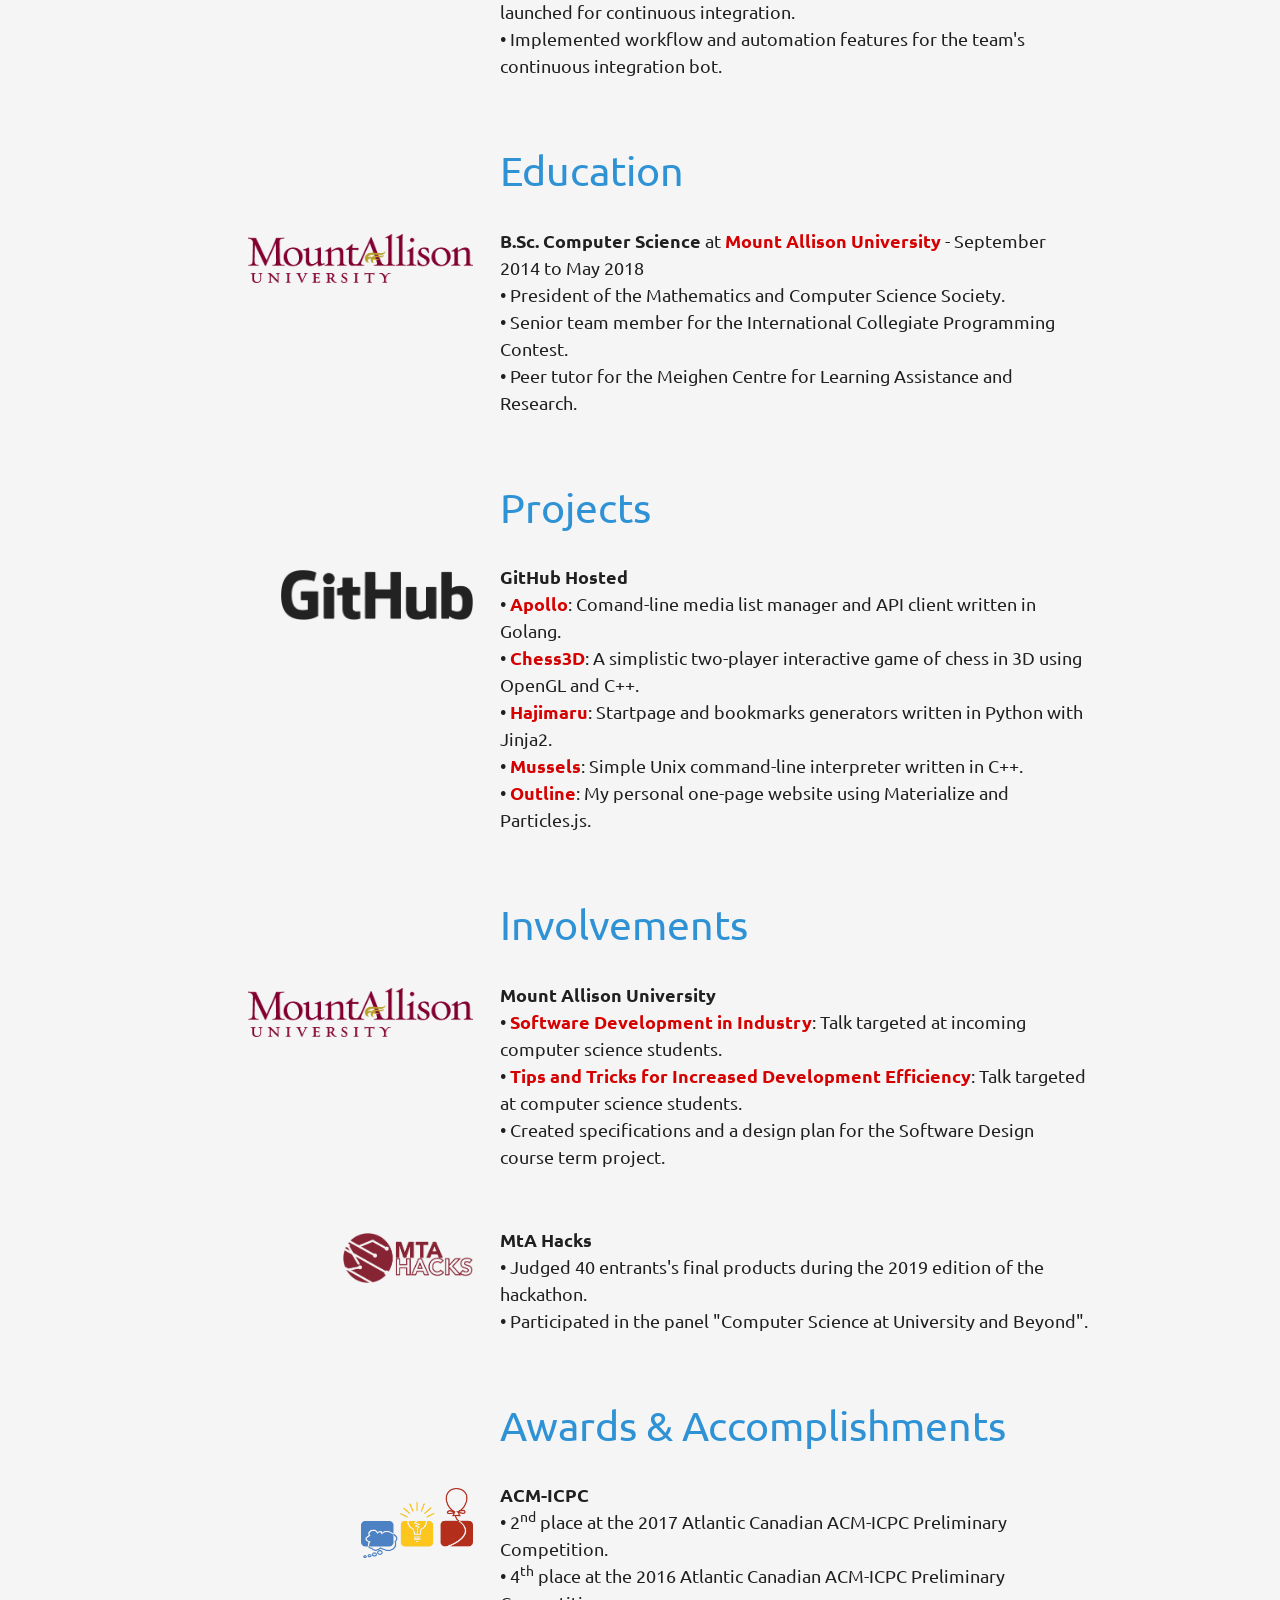
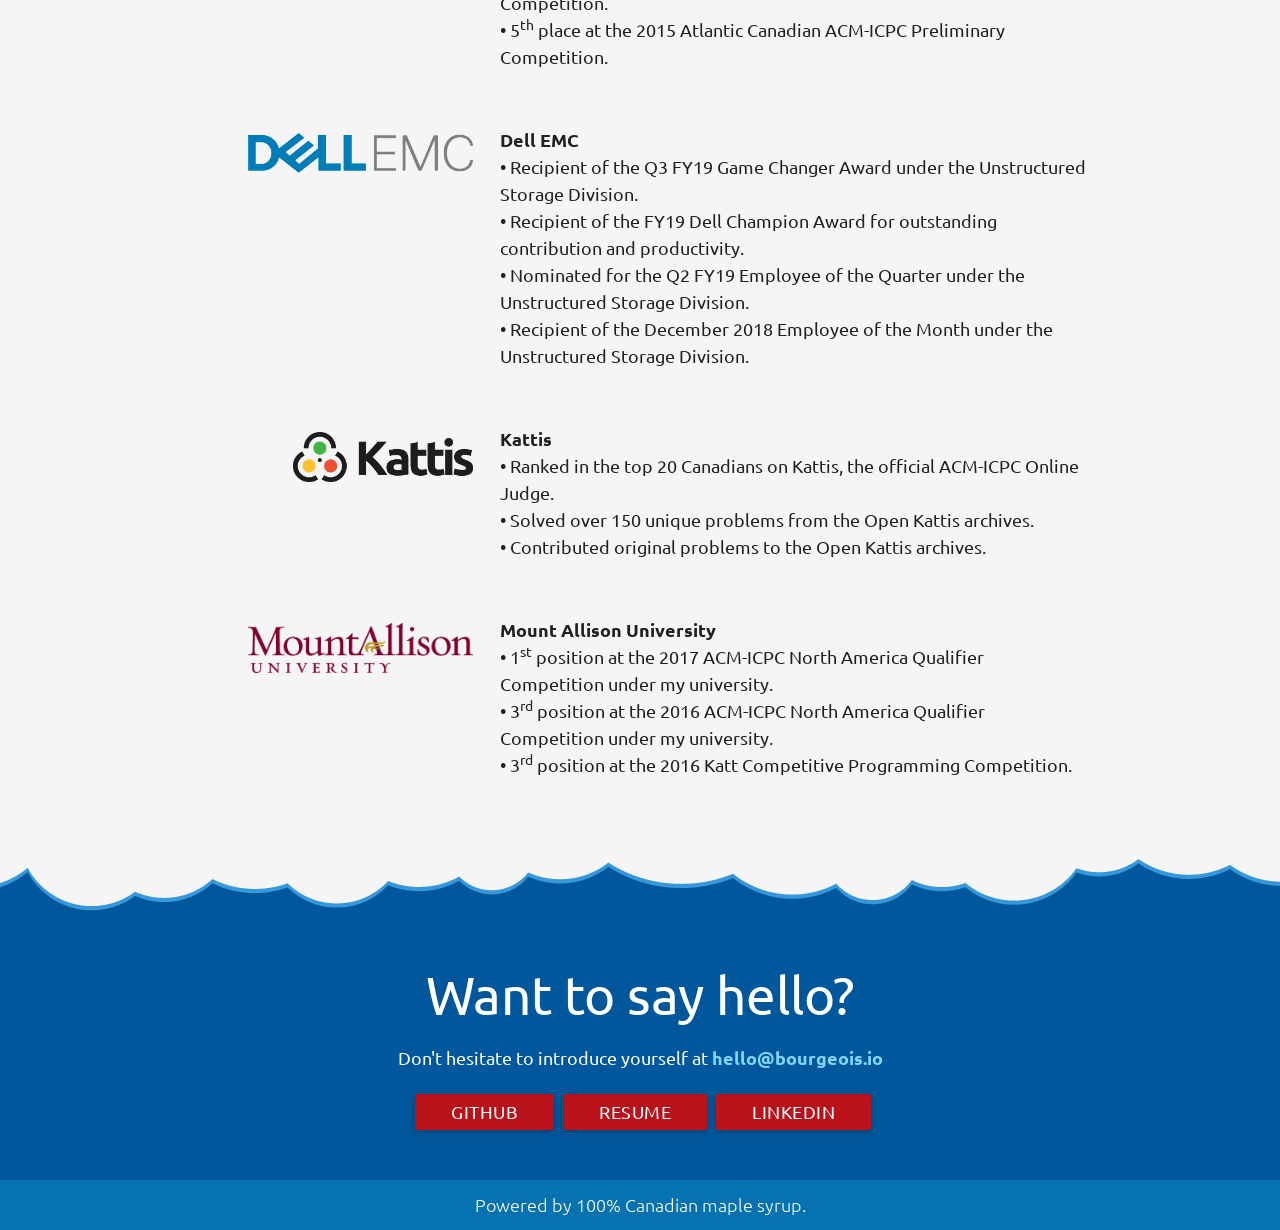
==== commit c64ea670: "Update resume" ====
--- a/index.html
+++ b/index.html
@@ -95,7 +95,7 @@
               <div class="col s12 m12 l4 logo-box"><img class="logo" src="img/canada_moto_guide.png"></div>
               <div class="col s12 m12 l8">
                 <p class="left-align">
-                  <b>Web Developer</b> at <a href="http://canadamotoguide.com/">Canada Moto Guide</a> - December 2016 to September 2017<br />
+                  <b>Software Developer</b> at <a href="http://canadamotoguide.com/">Canada Moto Guide</a> - December 2016 to September 2017<br />
                   &bull; Revamped the overall feel of the website with bolder colors and responsive design.<br />
                   &bull; Designed and developed a new layout for the homepage with bolder and brighter colors.<br />
                   &bull; Optimized the main WordPress theme to be accessible over a variety of mobile devices.
@@ -230,9 +230,10 @@
               <div class="col s12 m12 l8">
                 <p class="left-align">
                   <b>Dell EMC</b><br />
+                  &bull; Recipient of the Q3 FY19 Game Changer Award under the Unstructured Storage Division.<br />
                   &bull; Recipient of the FY19 Dell Champion Award for outstanding contribution and productivity.<br />
+                  &bull; Nominated for the Q2 FY19 Employee of the Quarter under the Unstructured Storage Division.<br />
                   &bull; Recipient of the December 2018 Employee of the Month under the Unstructured Storage Division.<br />
-                  &bull; Nominated for the Q3 FY19 Employee of the Quarter under the Unstructured Storage Division.<br />
                 </p>
               </div>
             </div>
@@ -252,9 +253,9 @@
               <div class="col s12 m12 l8">
                 <p class="left-align">
                   <b>Mount Allison University</b><br />
-                  &bull; 1<sup>st</sup> place at the 2017 ACM-ICPC North America Qualifier Competition under my university.<br />
-                  &bull; 3<sup>rd</sup> place at the 2016 ACM-ICPC North America Qualifier Competition under my university.<br />
-                  &bull; 3<sup>rd</sup> place at the 2016 Katt Competitive Programming Competition.
+                  &bull; 1<sup>st</sup> position at the 2017 ACM-ICPC North America Qualifier Competition under my university.<br />
+                  &bull; 3<sup>rd</sup> position at the 2016 ACM-ICPC North America Qualifier Competition under my university.<br />
+                  &bull; 3<sup>rd</sup> position at the 2016 Katt Competitive Programming Competition.
                 </p>
               </div>
             </div>
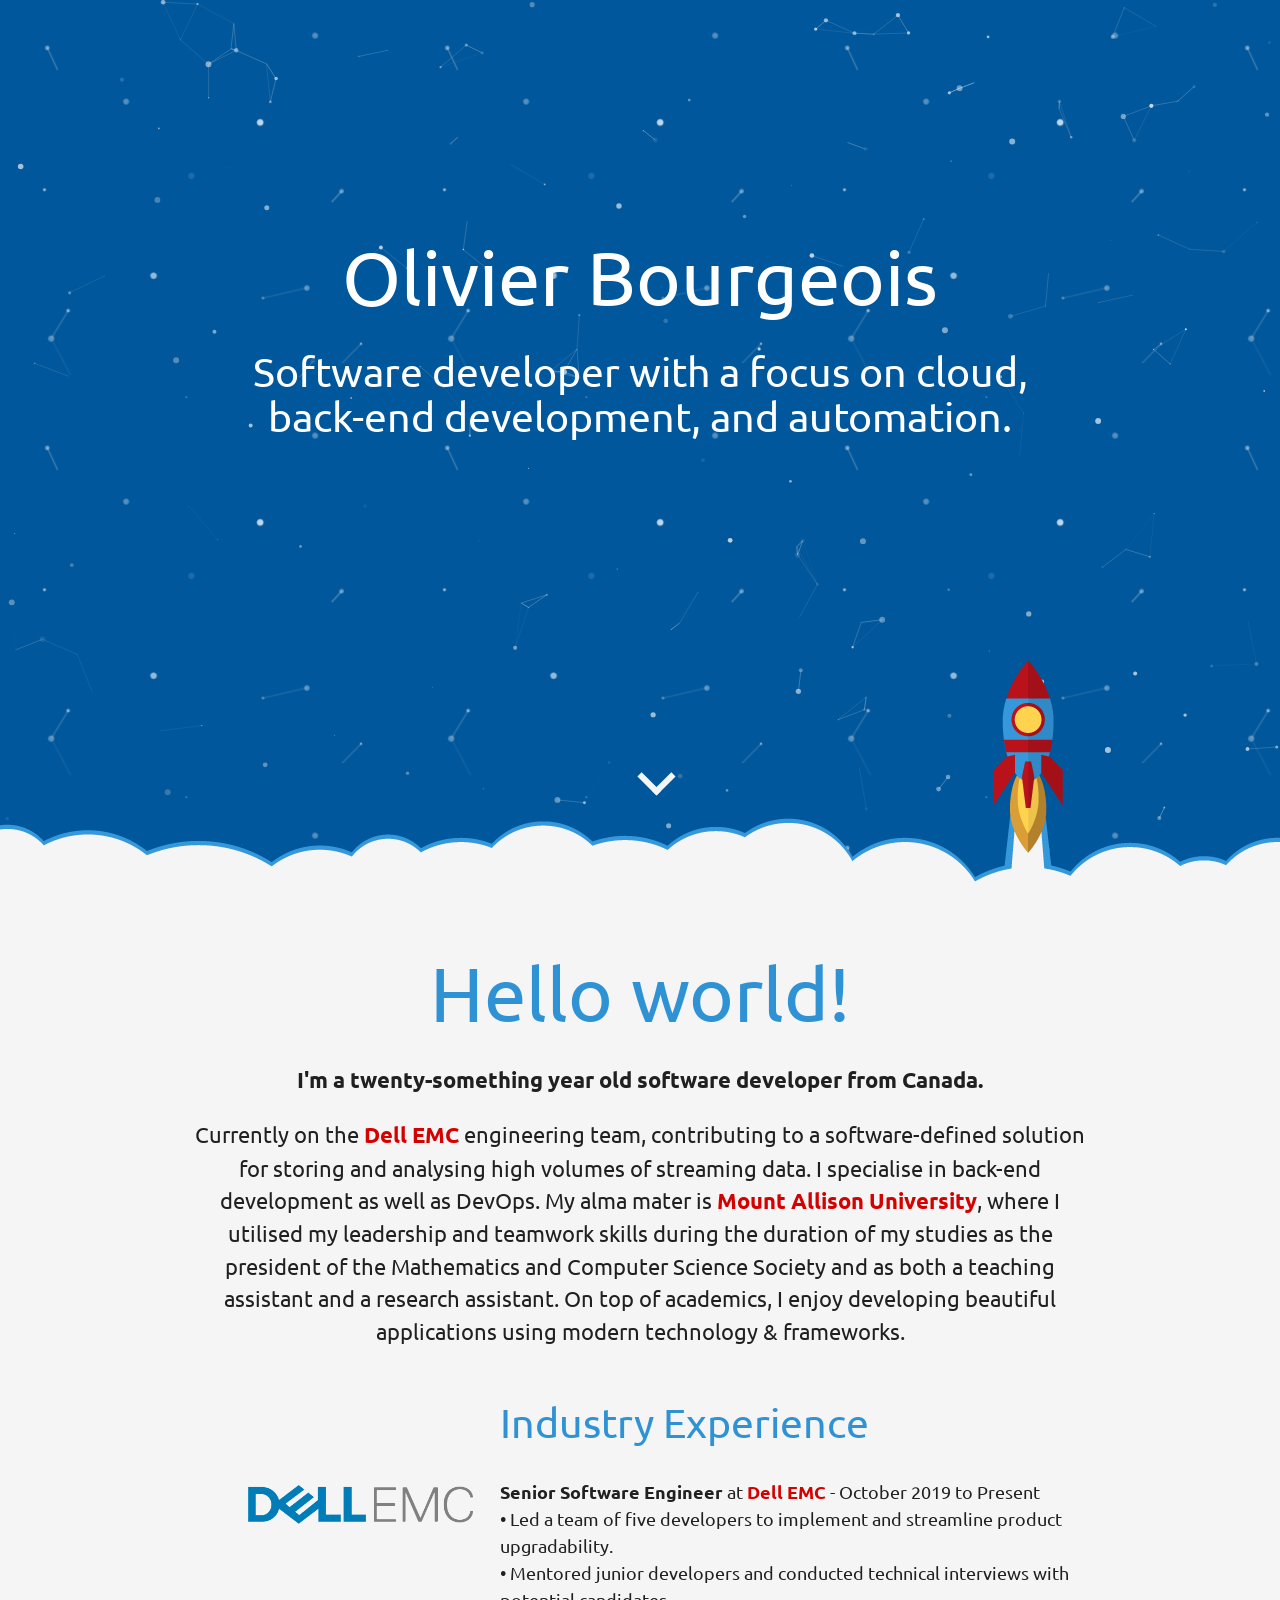
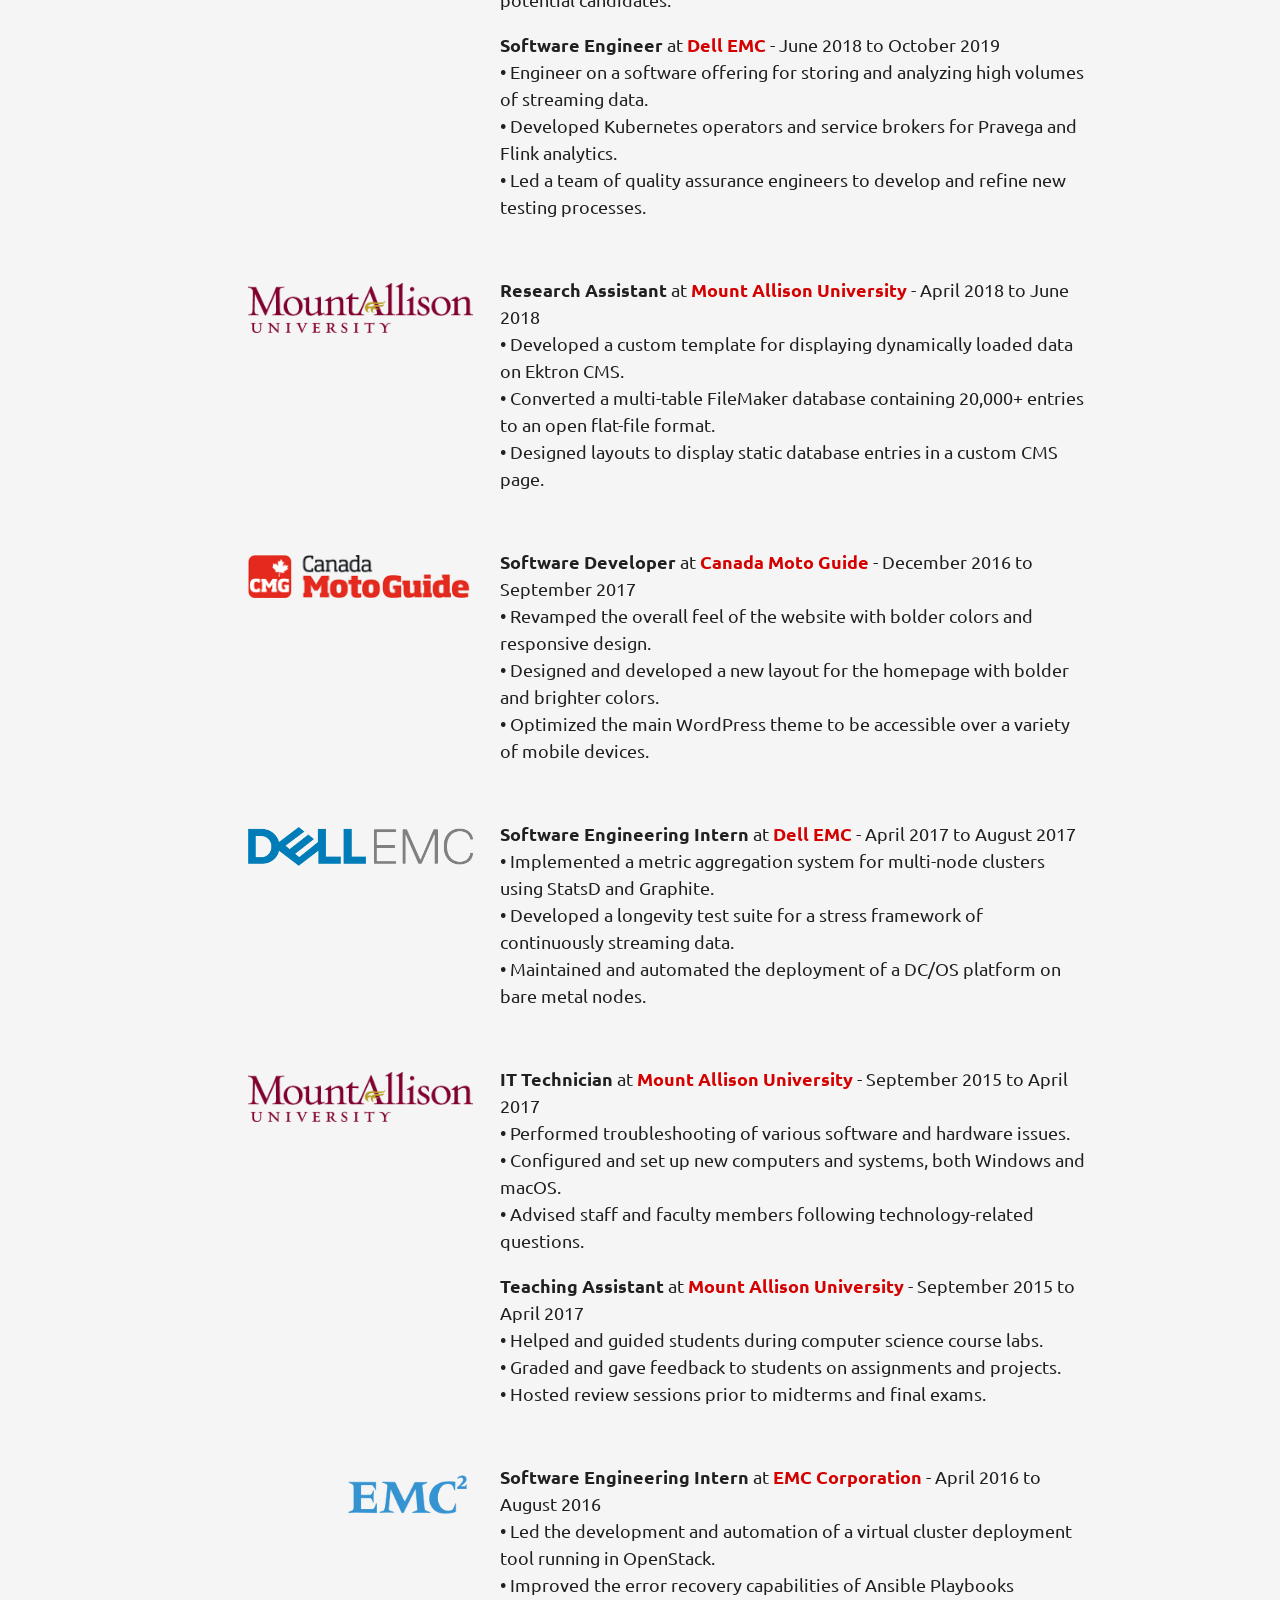
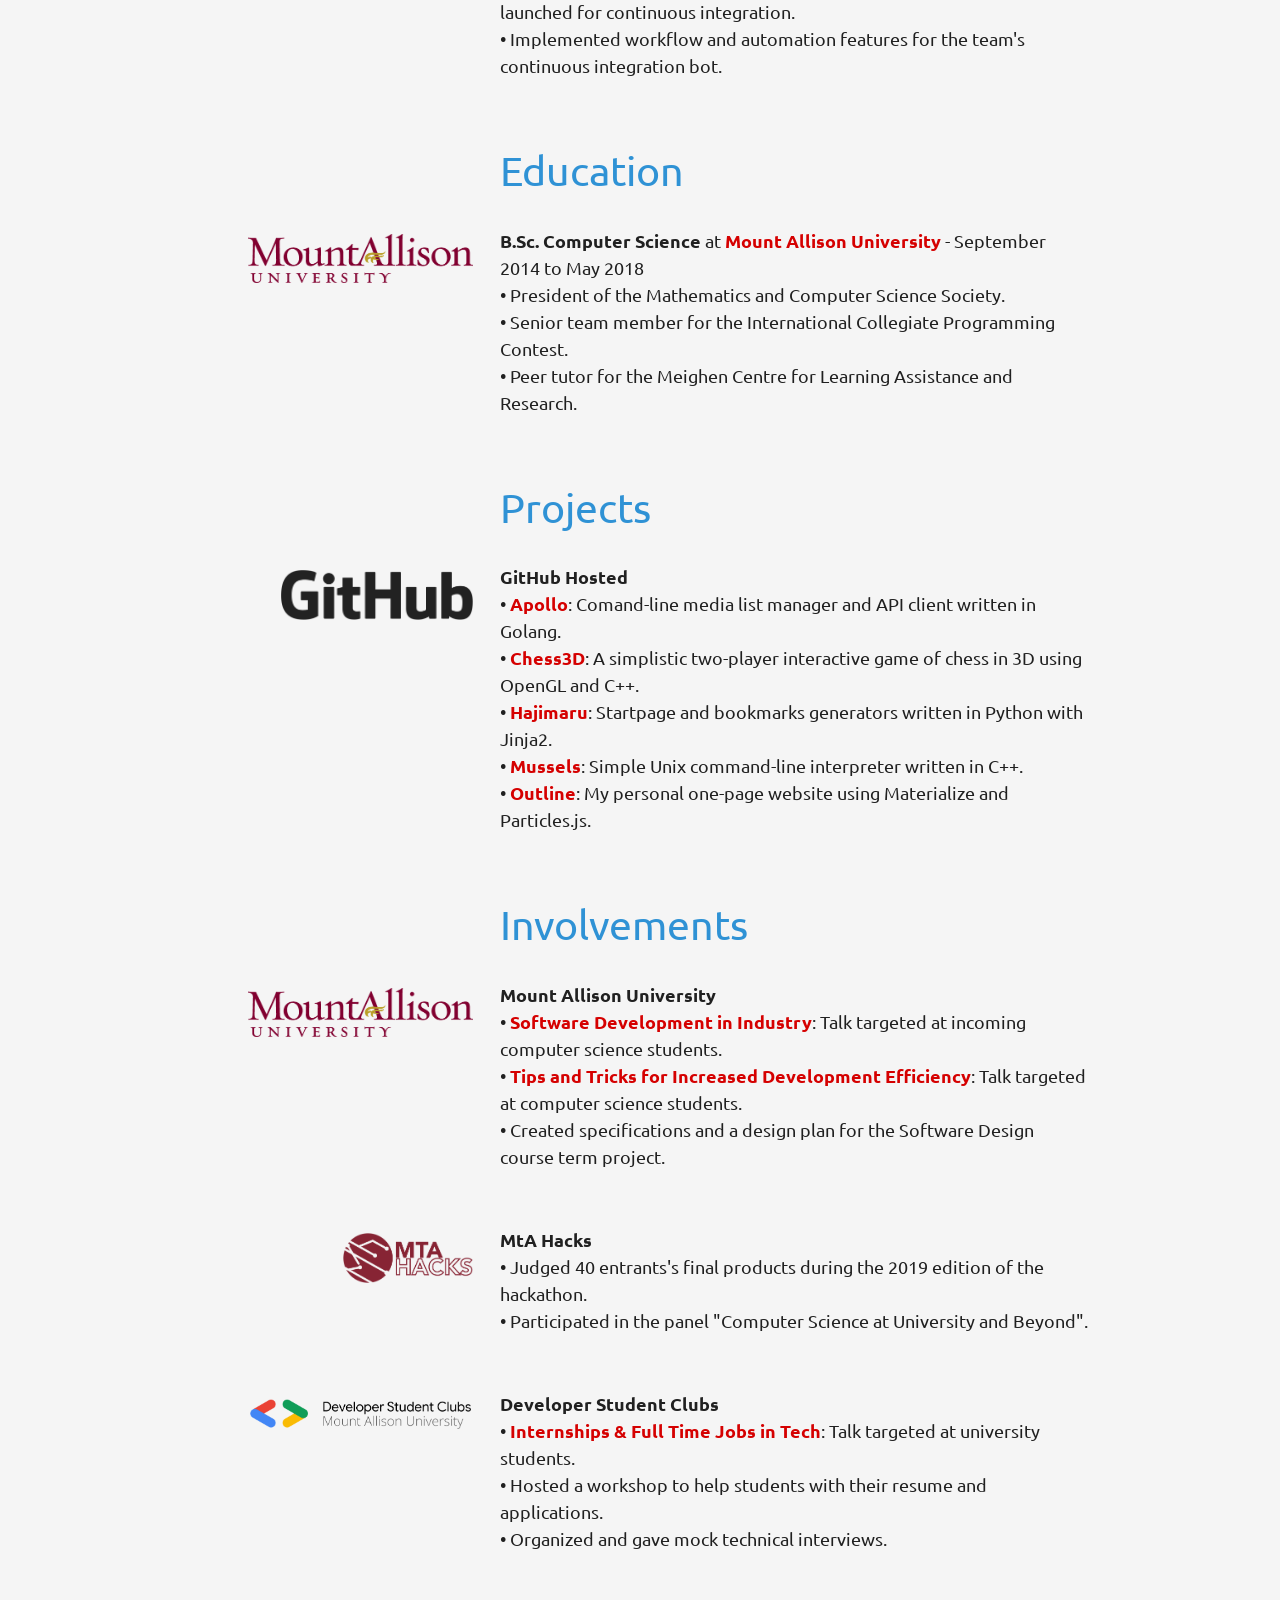
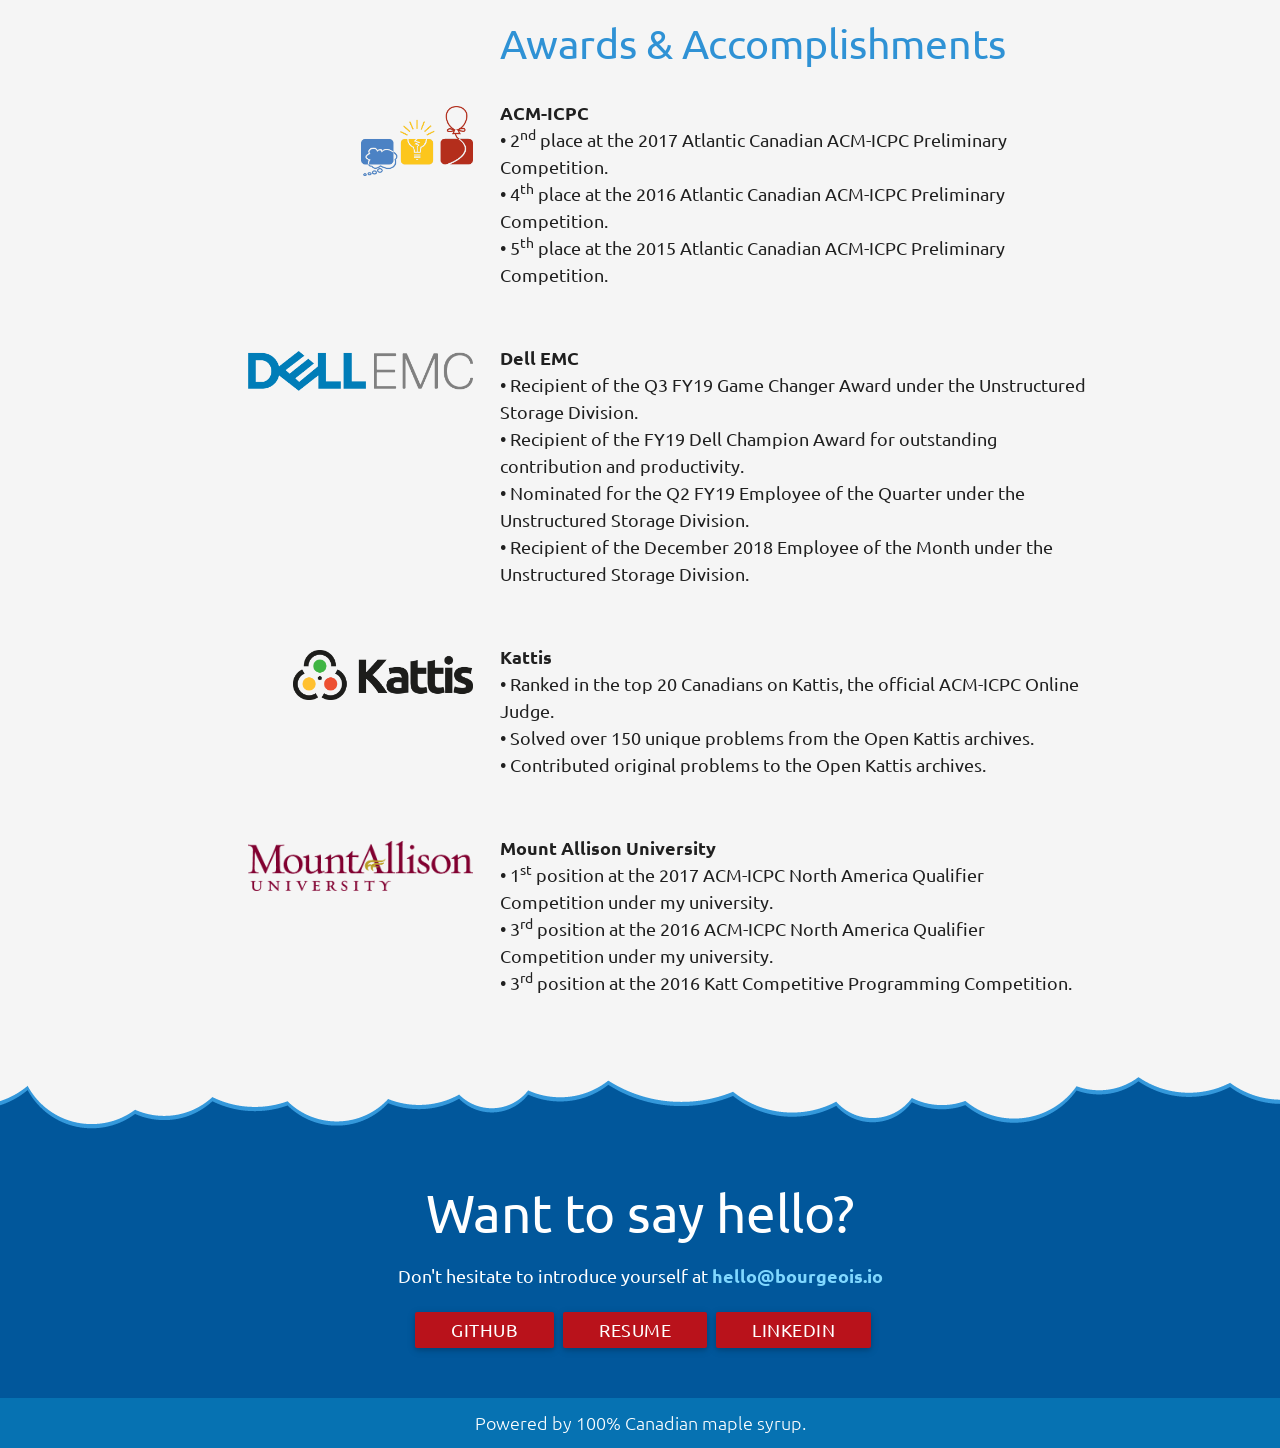
==== commit 1fe48925: "Update resume" ====
--- a/index.html
+++ b/index.html
@@ -207,6 +207,17 @@
                 </p>
               </div>
             </div>
+            <div class="row">
+              <div class="col s12 m12 l4 logo-box"><img class="logo" src="img/developer_student_clubs_mta.png"></div>
+              <div class="col s12 m12 l8">
+                <p class="left-align">
+                  <b>Developer Student Clubs</b><br />
+                  &bull; <a>Internships &amp; Full Time Jobs in Tech</a>: Talk targeted at university students.<br />
+                  &bull; Hosted a workshop to help students with their resume and applications.<br />
+                  &bull; Organized and gave mock technical interviews.<br/>
+                </p>
+              </div>
+            </div>
 
             <div class="row no-bottom-margin">
               <div class="col s12 m12 l8 offset-l4">
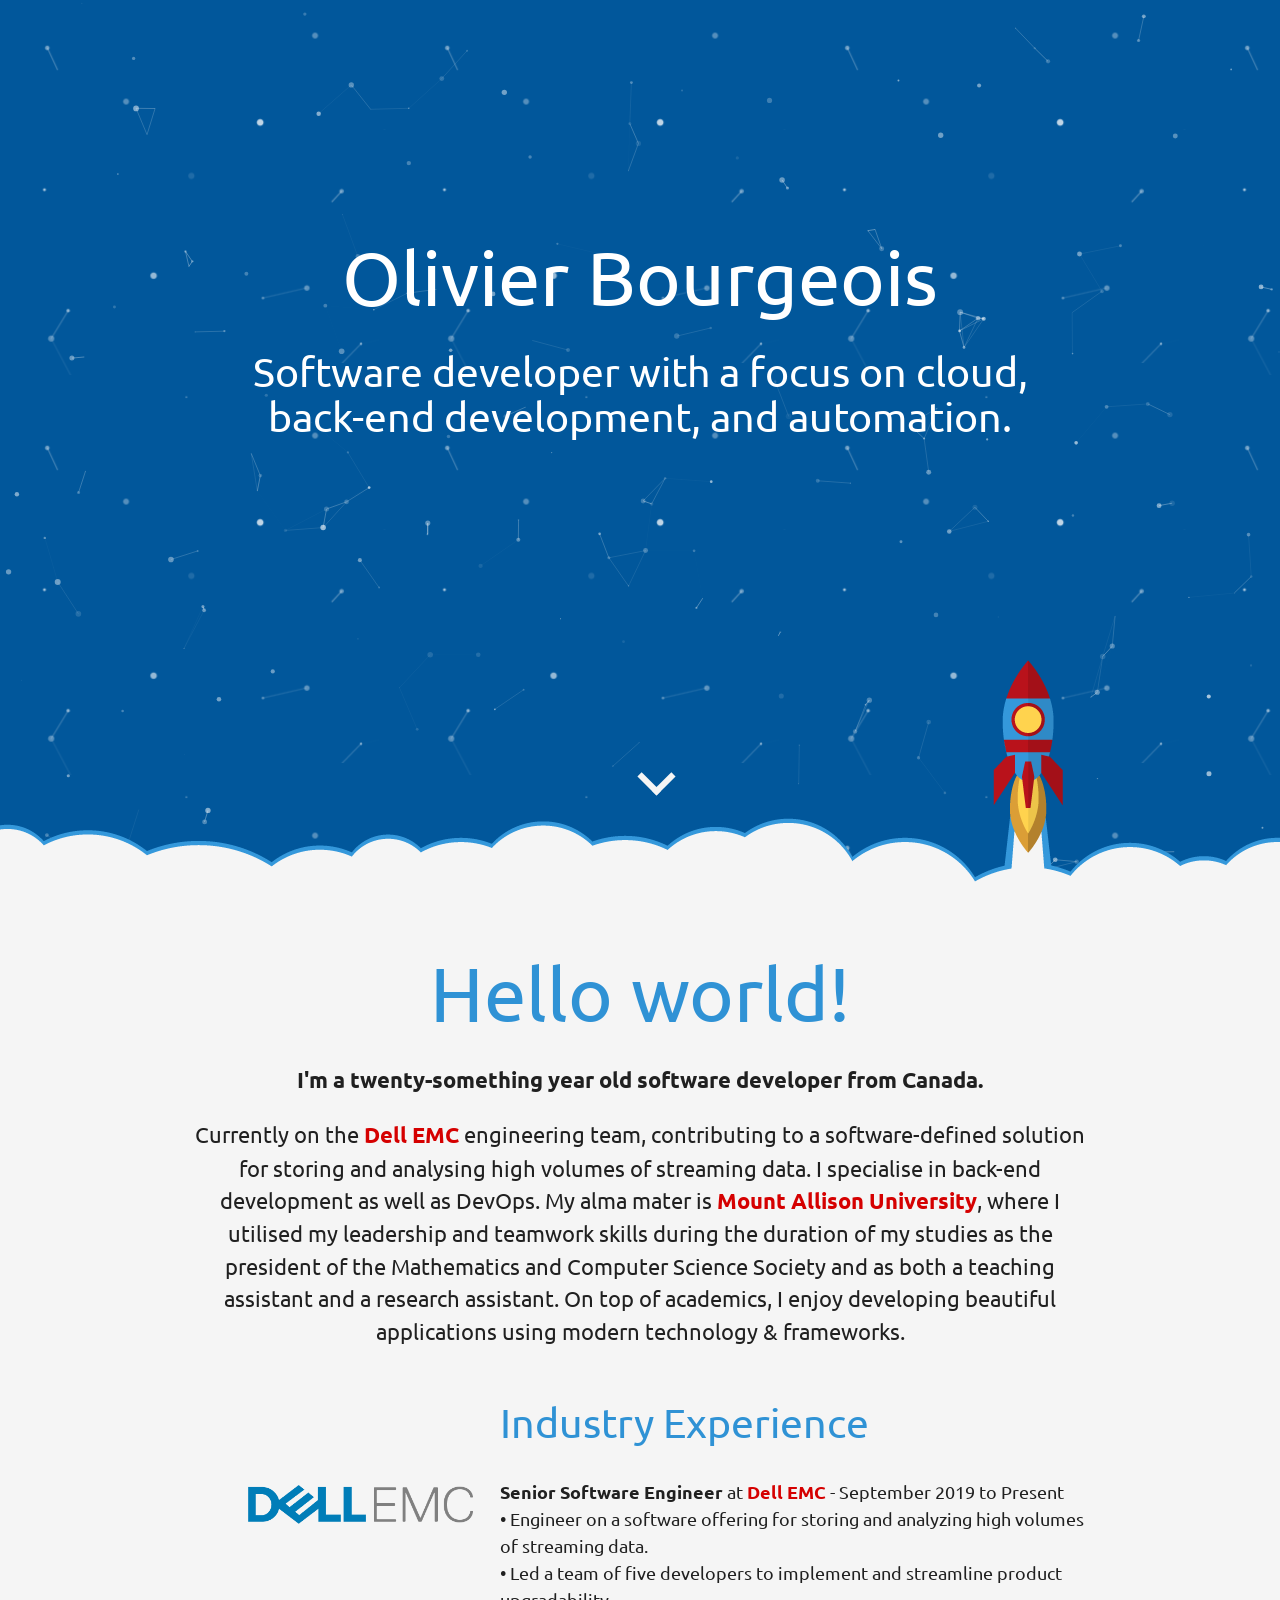
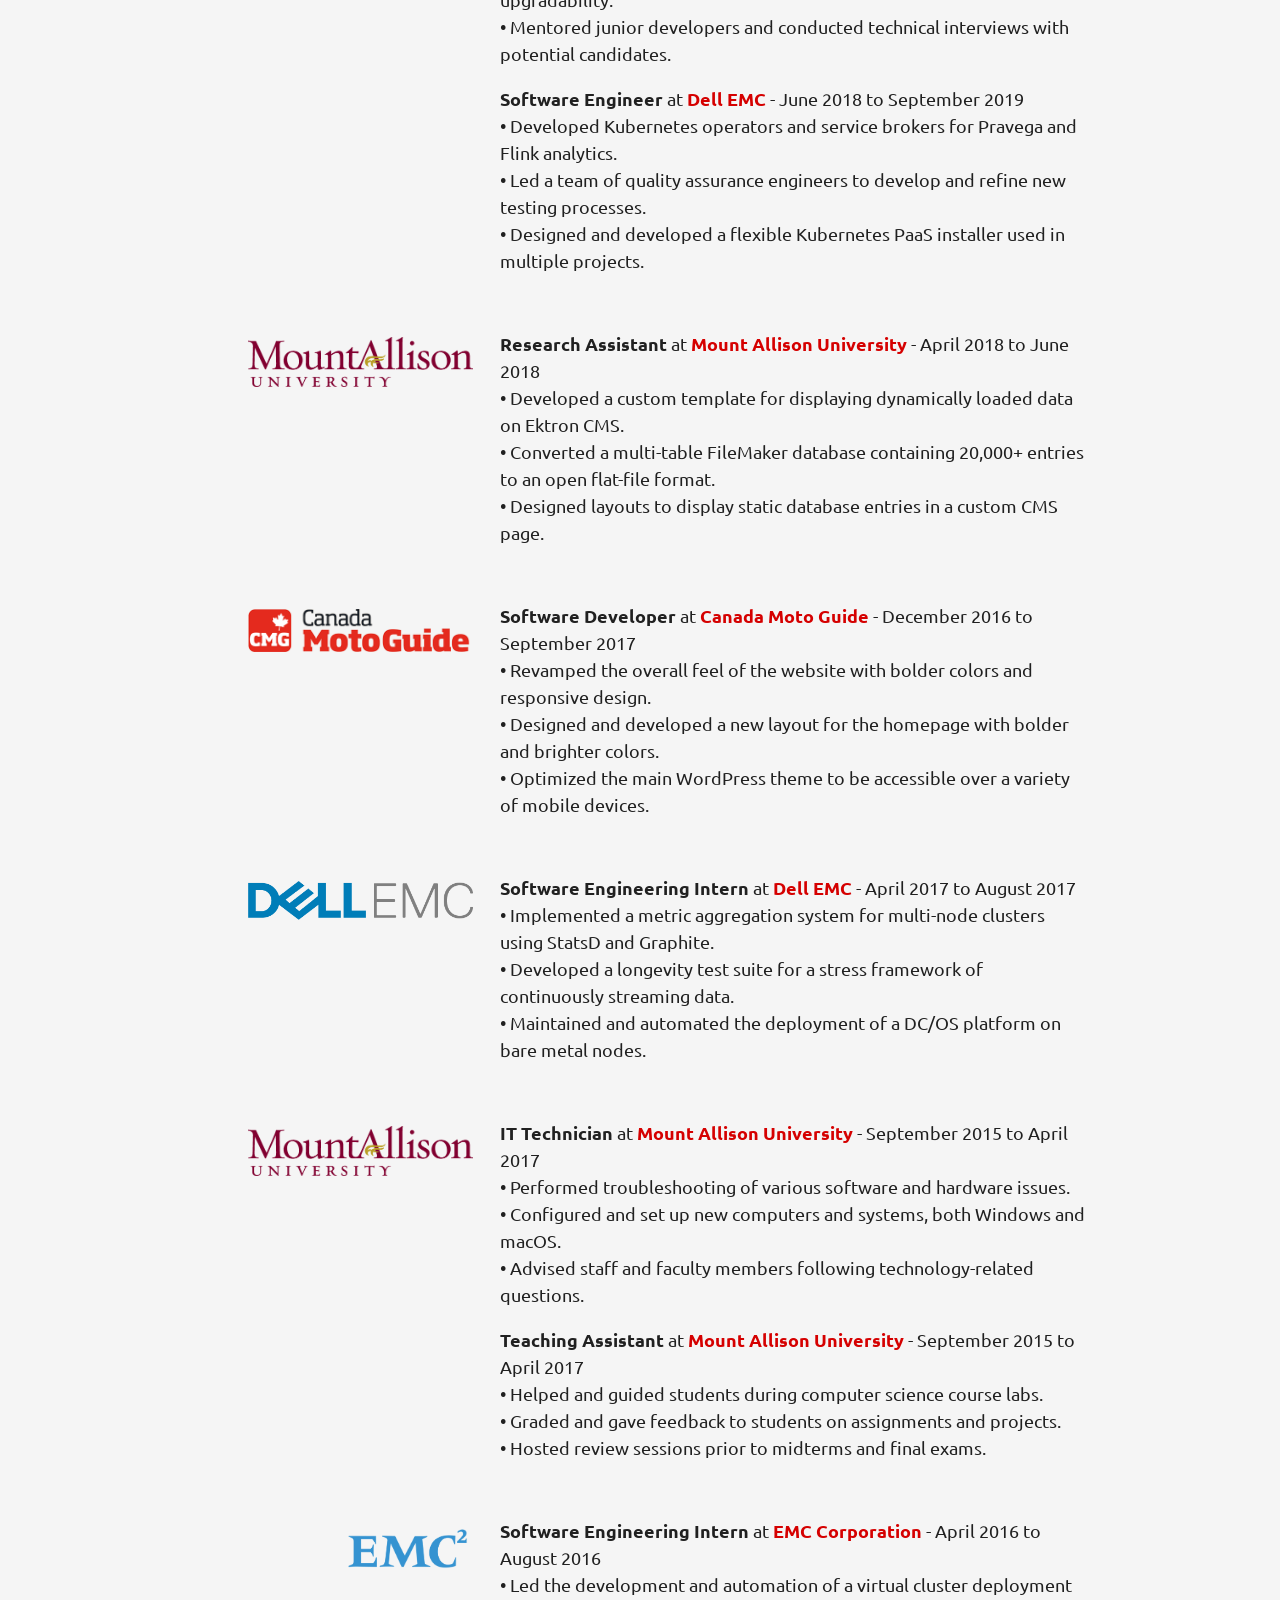
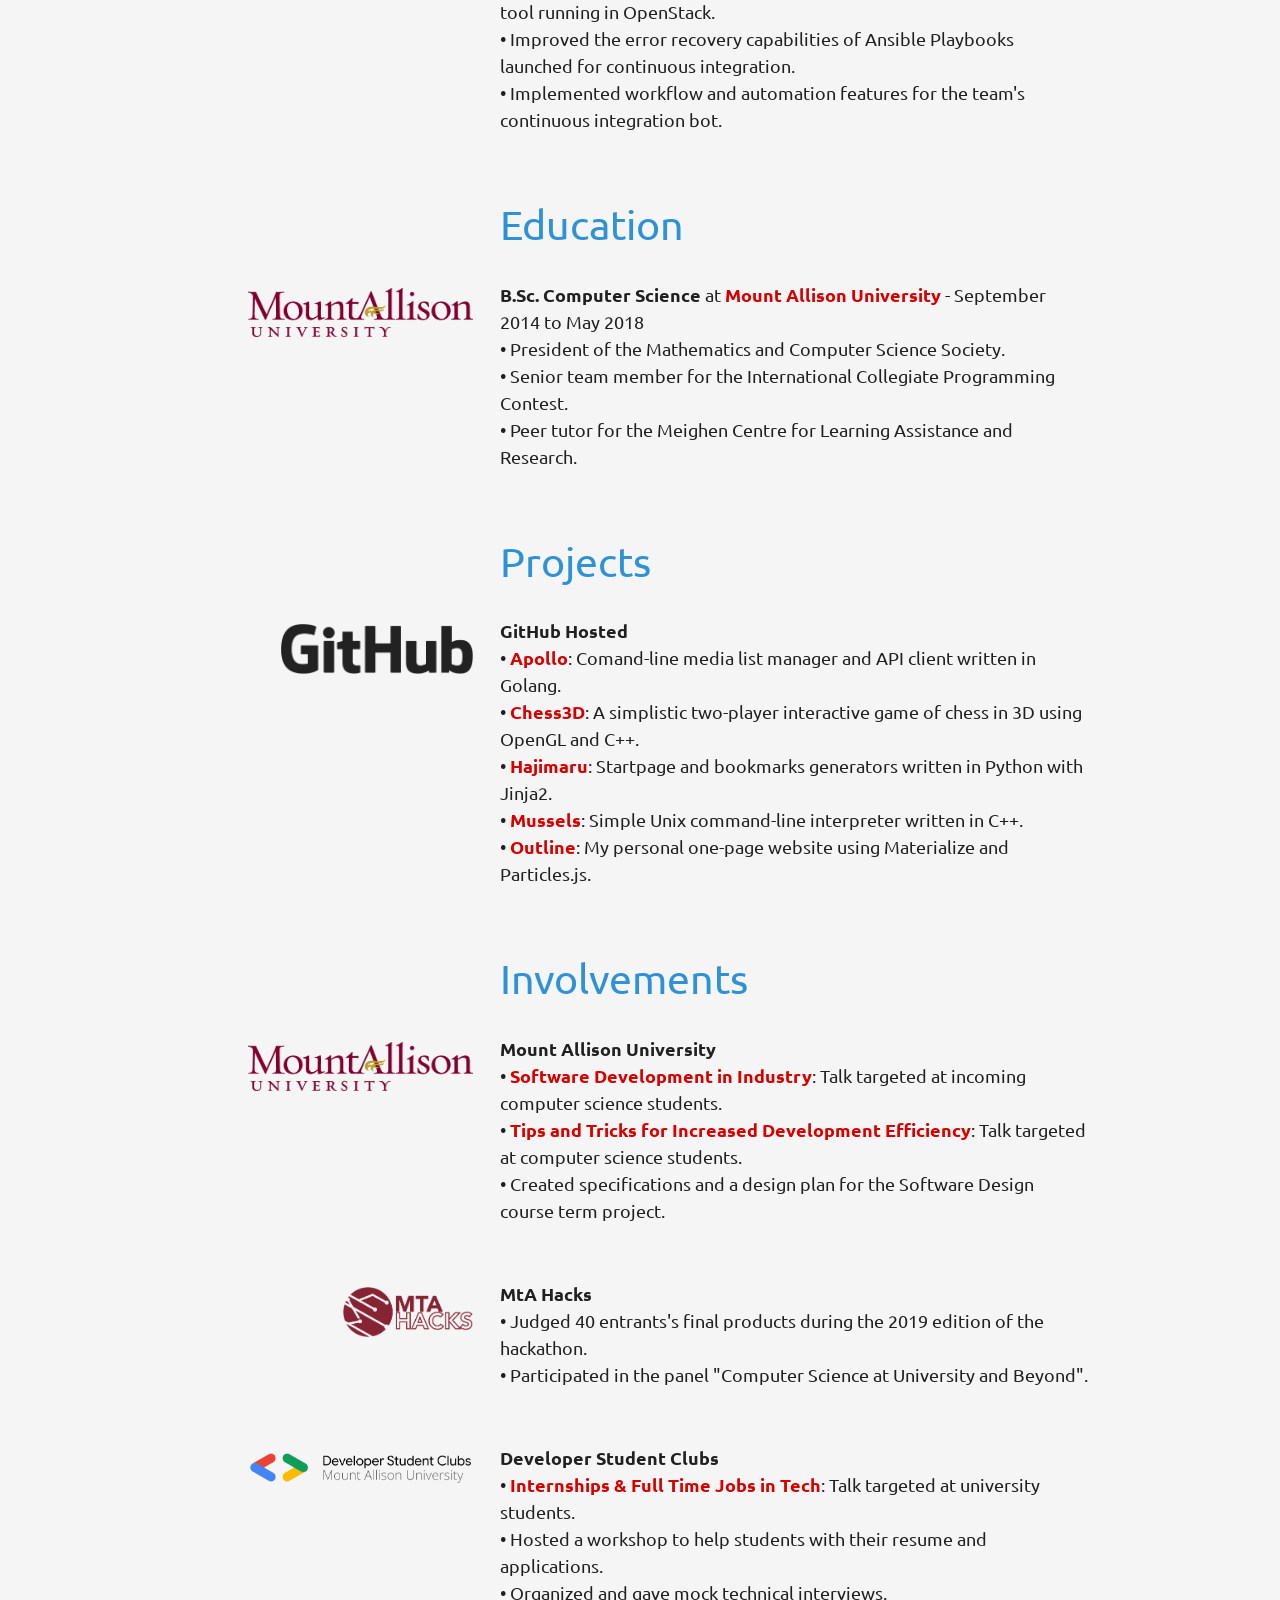
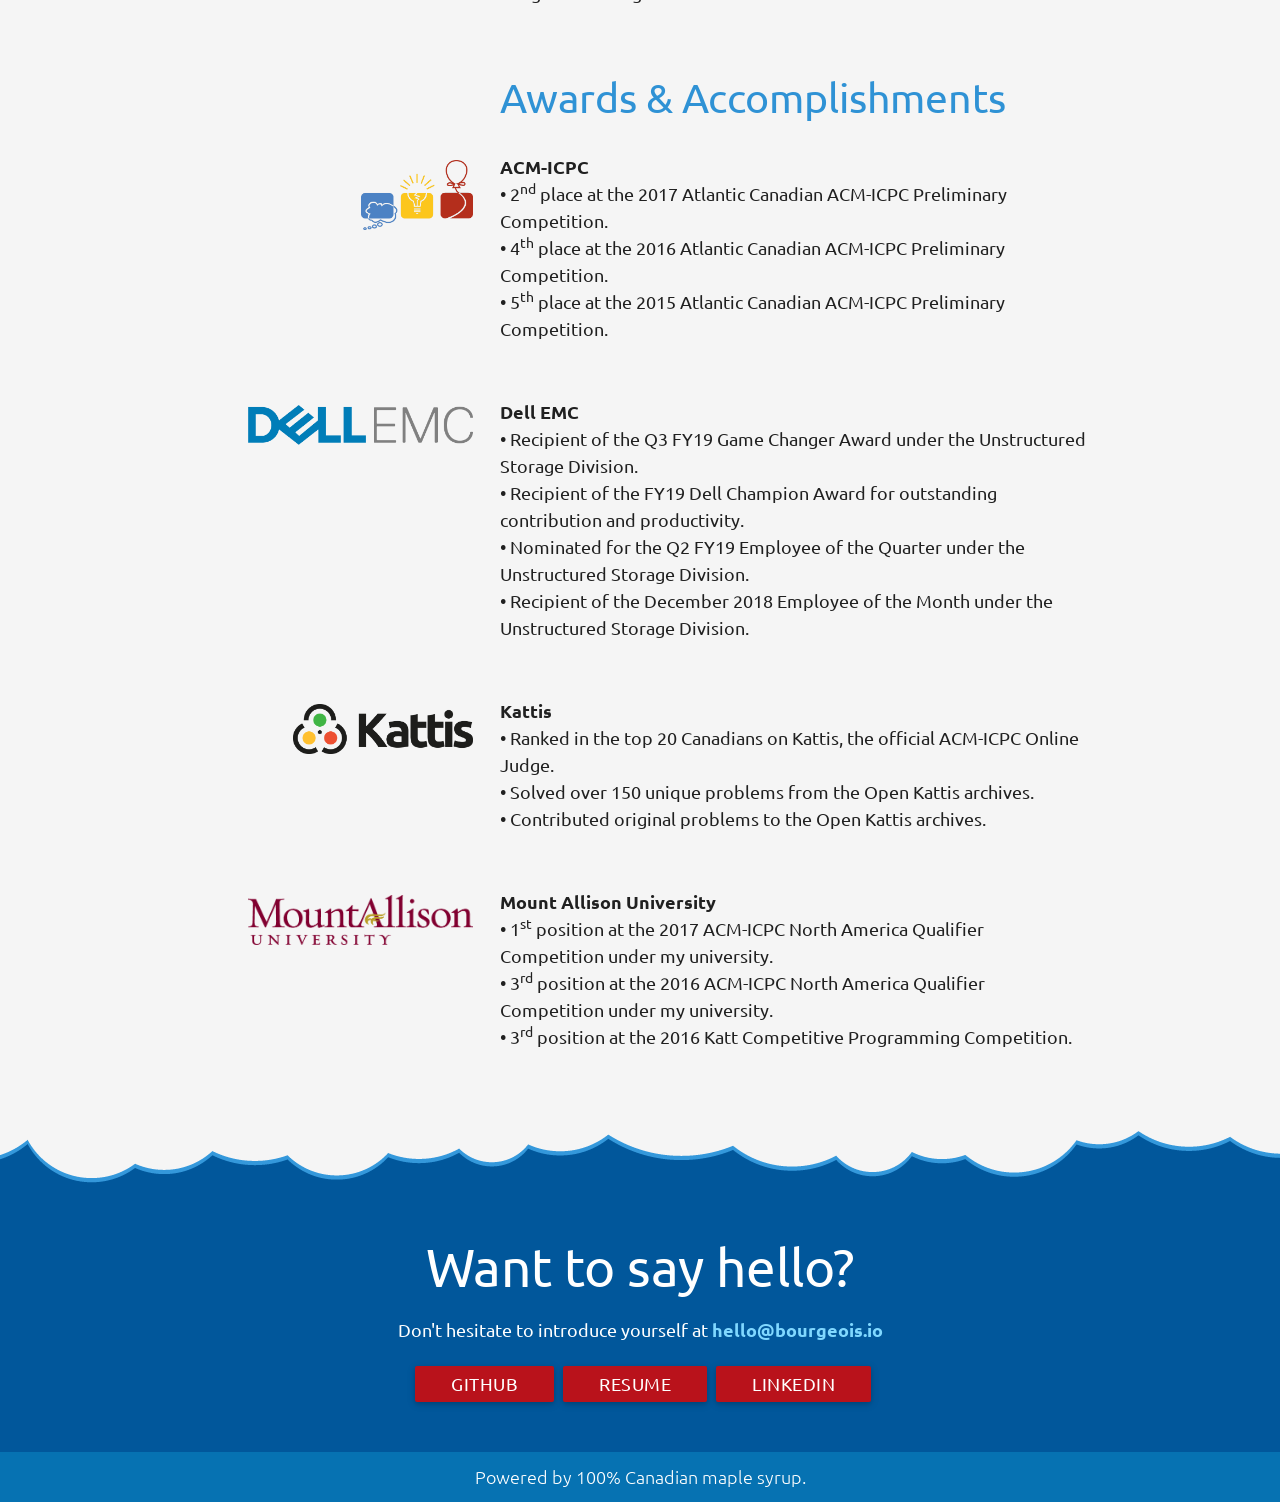
==== commit bd5805a3: "Update resume" ====
--- a/index.html
+++ b/index.html
@@ -68,15 +68,16 @@
               <div class="col s12 m12 l4 logo-box"><img class="logo" src="img/dell_emc.png"></div>
               <div class="col s12 m12 l8">
                 <p class="left-align">
-                  <b>Senior Software Engineer</b> at <a href="https://www.dellemc.com/en-us/index.htm">Dell EMC</a> - October 2019 to Present<br />
+                  <b>Senior Software Engineer</b> at <a href="https://www.dellemc.com/en-us/index.htm">Dell EMC</a> - September 2019 to Present<br />
+                  &bull; Engineer on a software offering for storing and analyzing high volumes of streaming data.<br />
                   &bull; Led a team of five developers to implement and streamline product upgradability.<br />
                   &bull; Mentored junior developers and conducted technical interviews with potential candidates.<br />
                 </p>
                 <p class="left-align">
-                  <b>Software Engineer</b> at <a href="https://www.dellemc.com/en-us/index.htm">Dell EMC</a> - June 2018 to October 2019<br />
-                  &bull; Engineer on a software offering for storing and analyzing high volumes of streaming data.<br />
+                  <b>Software Engineer</b> at <a href="https://www.dellemc.com/en-us/index.htm">Dell EMC</a> - June 2018 to September 2019<br />
                   &bull; Developed Kubernetes operators and service brokers for Pravega and Flink analytics.<br />
                   &bull; Led a team of quality assurance engineers to develop and refine new testing processes.<br />
+                  &bull; Designed and developed a flexible Kubernetes PaaS installer used in multiple projects.<br />
                 </p>
               </div>
             </div>
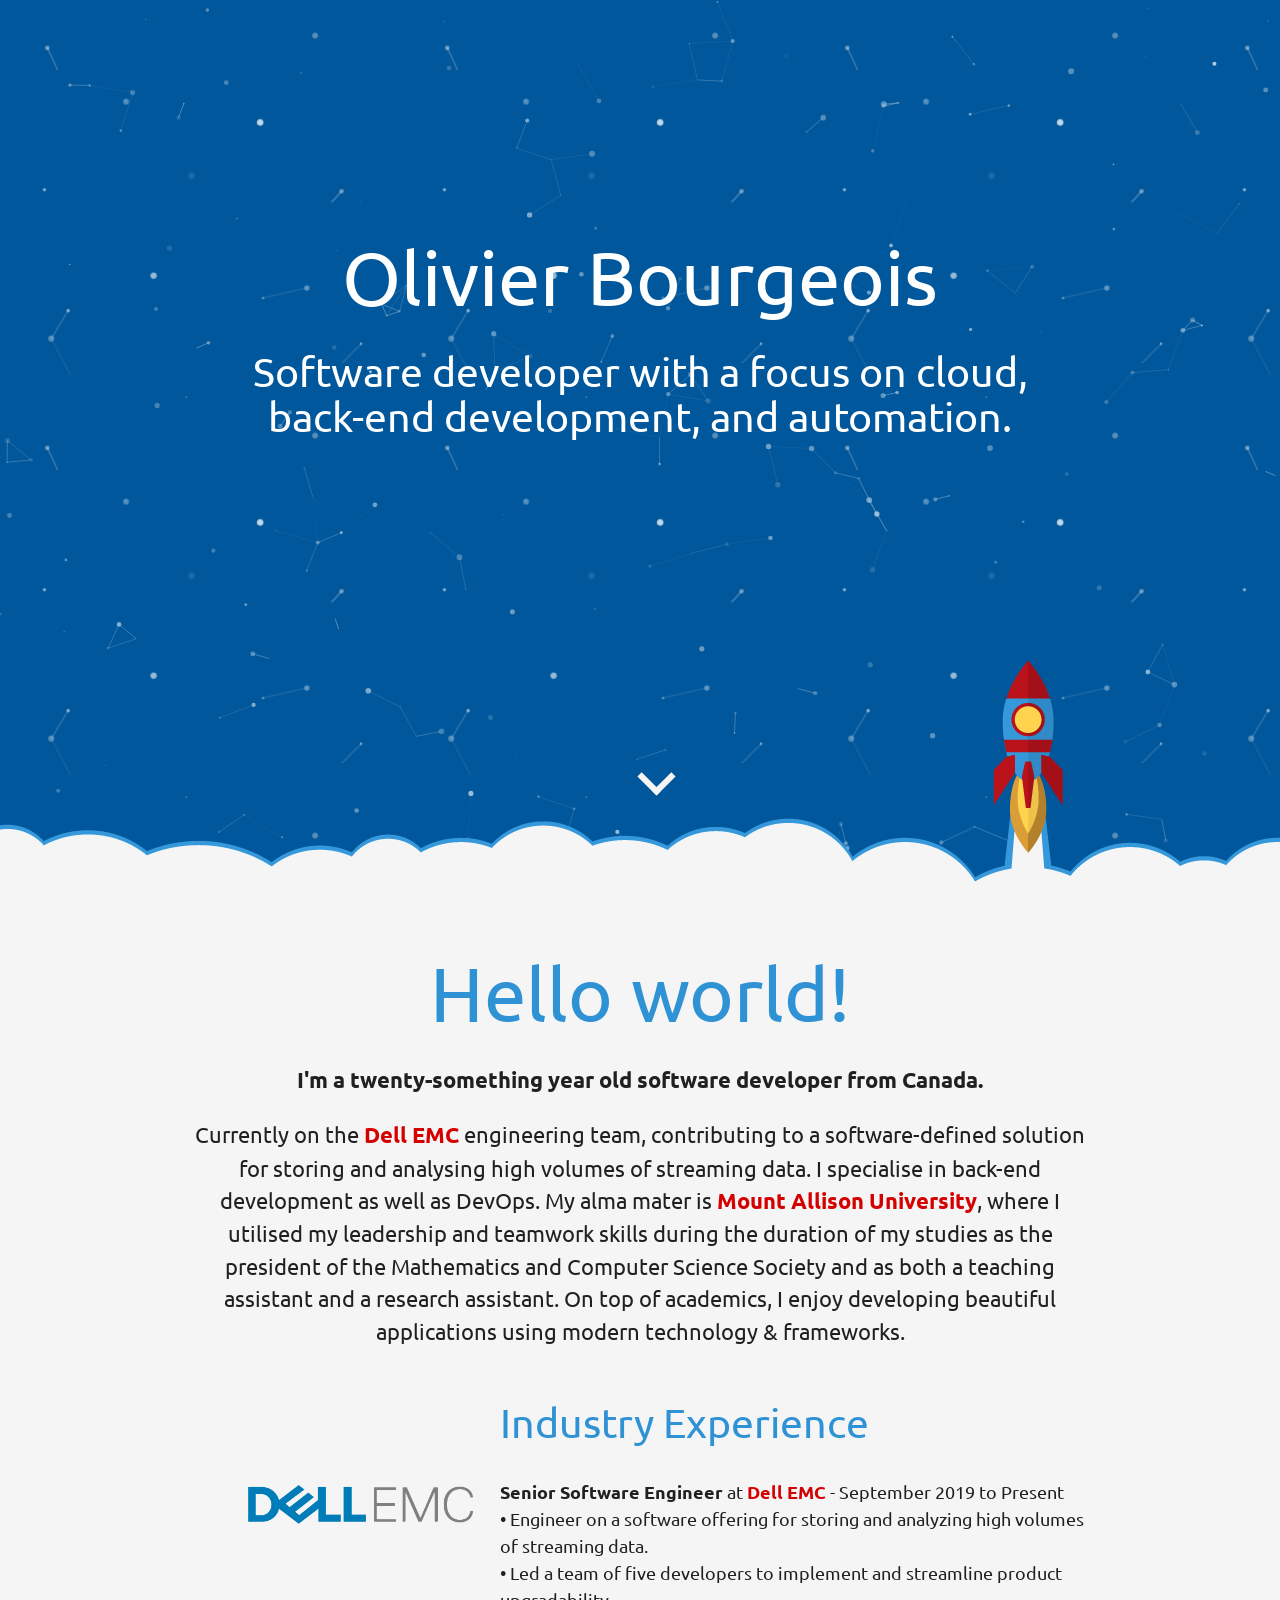
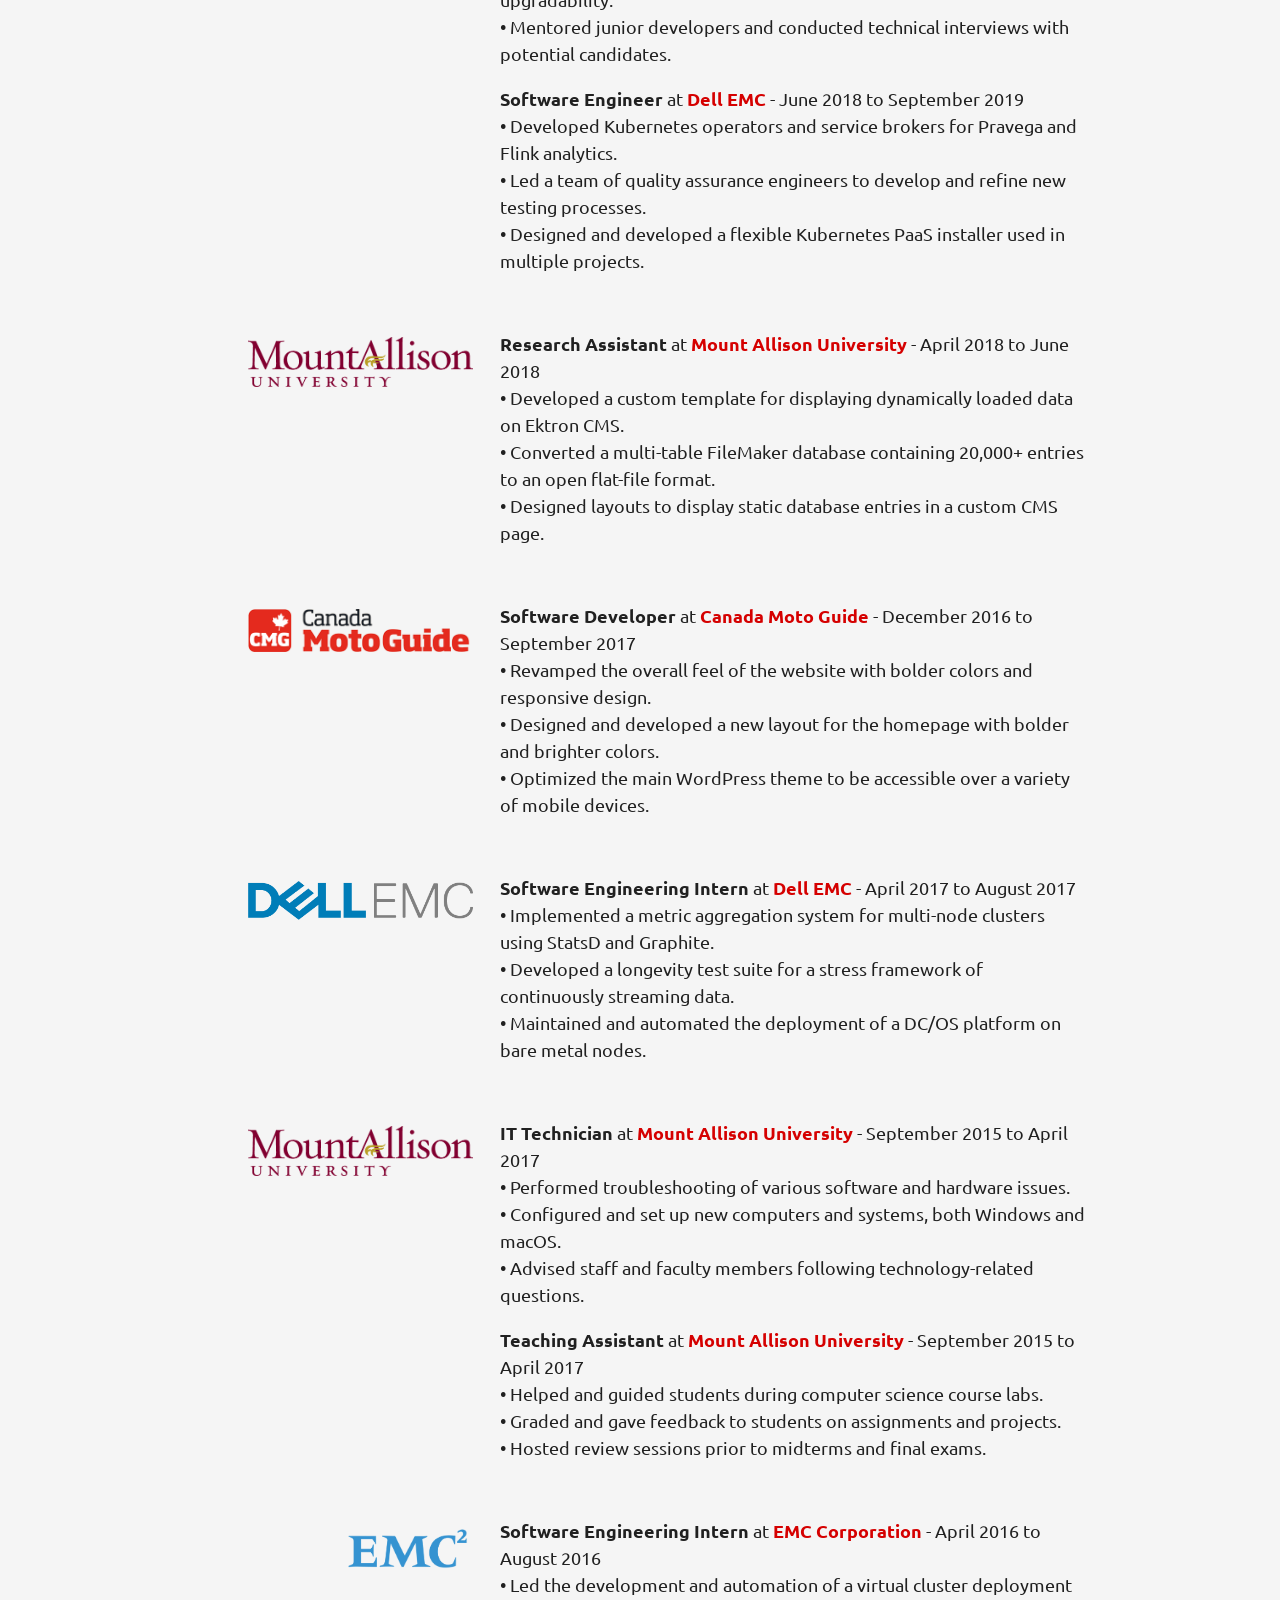
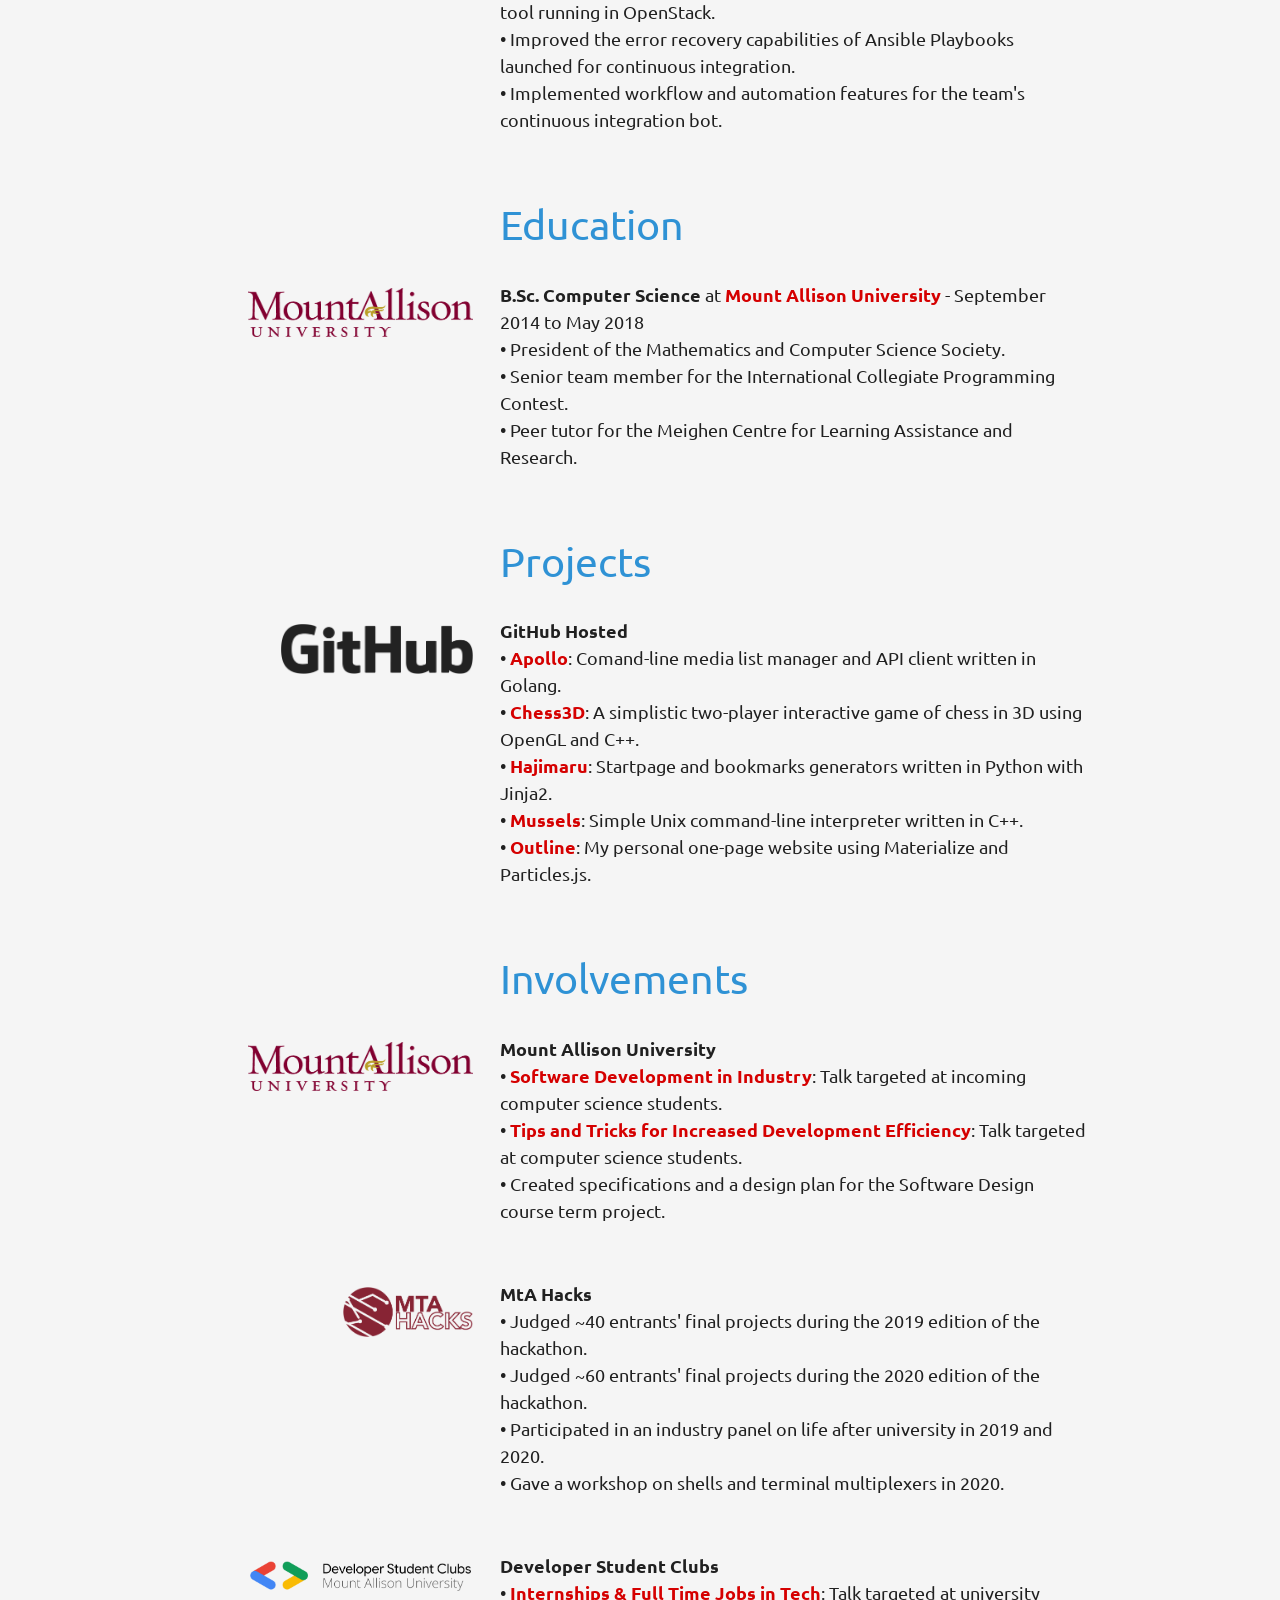
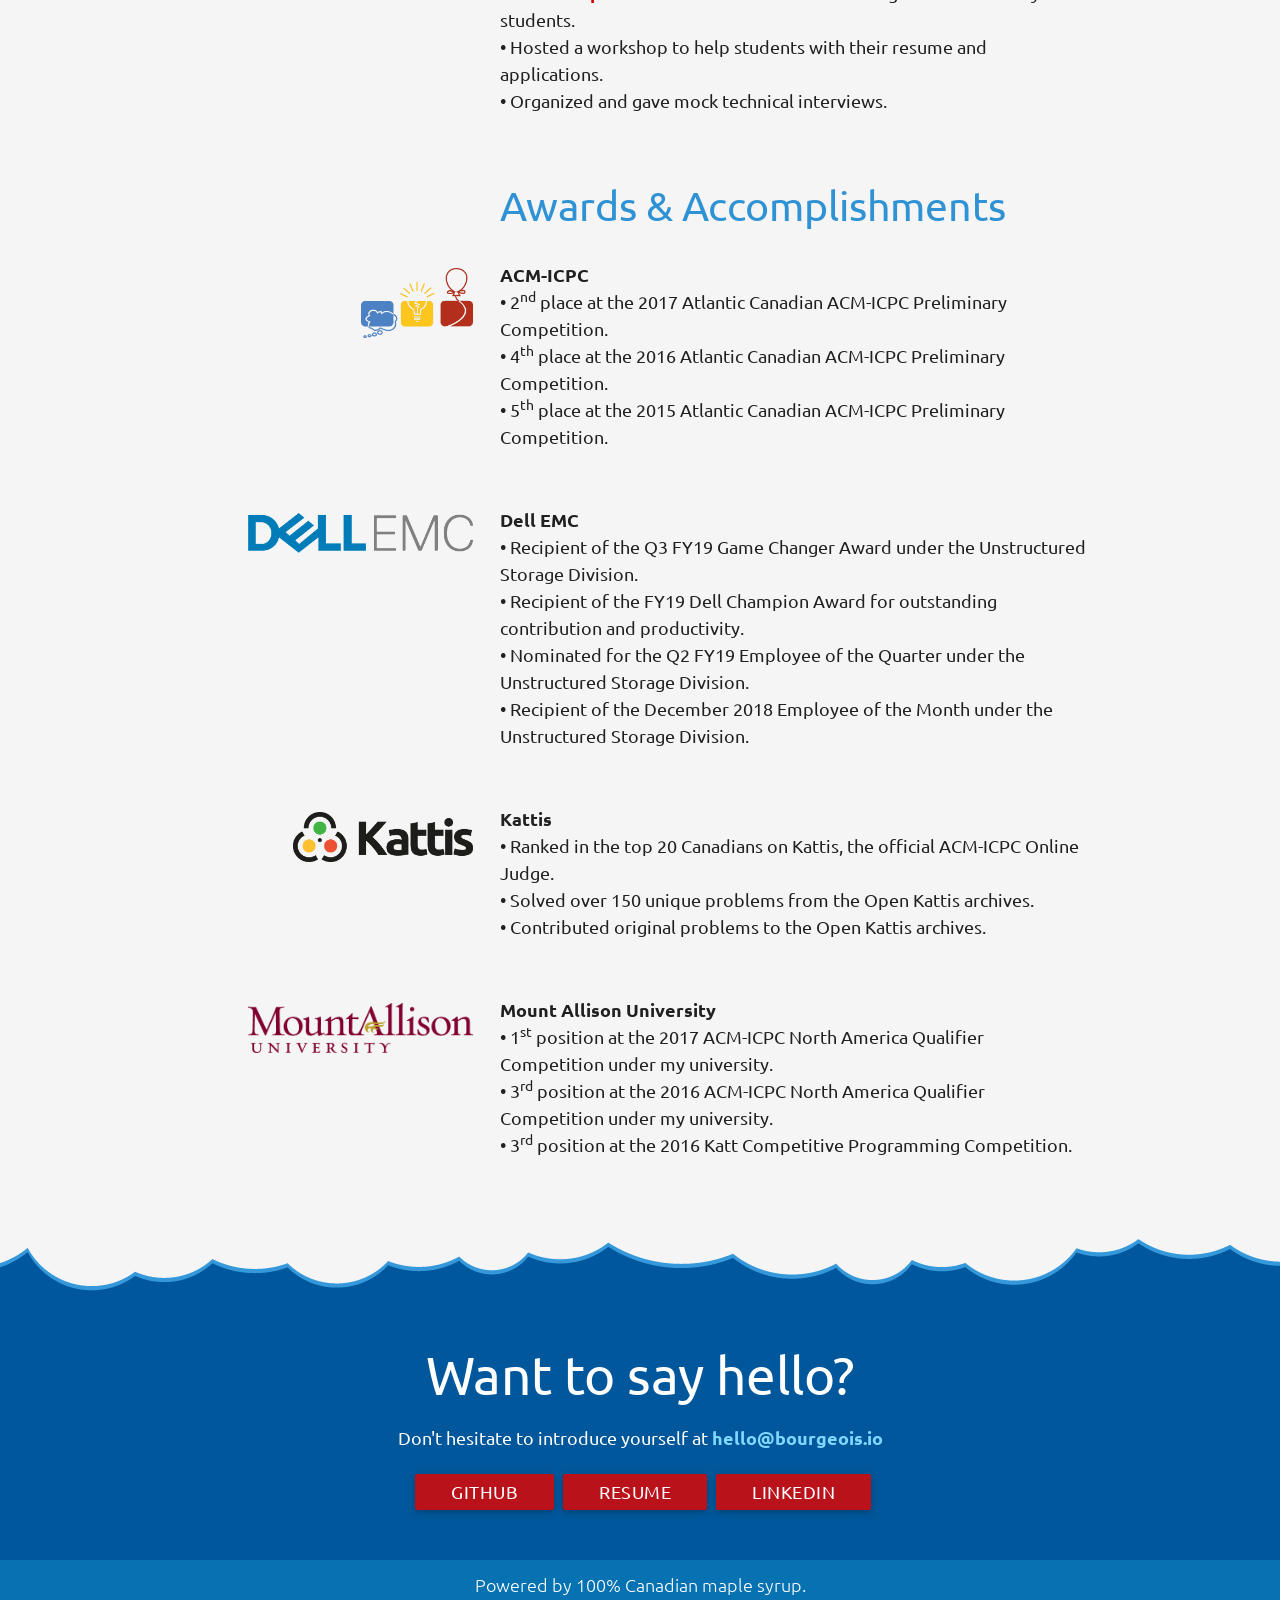
==== commit 5c6b3620: "Update resume" ====
--- a/index.html
+++ b/index.html
@@ -203,8 +203,10 @@
               <div class="col s12 m12 l8">
                 <p class="left-align">
                   <b>MtA Hacks</b><br />
-                  &bull; Judged 40 entrants's final products during the 2019 edition of the hackathon.<br />
-                  &bull; Participated in the panel "Computer Science at University and Beyond".<br />
+                  &bull; Judged ~40 entrants' final projects during the 2019 edition of the hackathon.<br />
+                  &bull; Judged ~60 entrants' final projects during the 2020 edition of the hackathon.<br />
+                  &bull; Participated in an industry panel on life after university in 2019 and 2020.<br />
+                  &bull; Gave a workshop on shells and terminal multiplexers in 2020.<br />
                 </p>
               </div>
             </div>
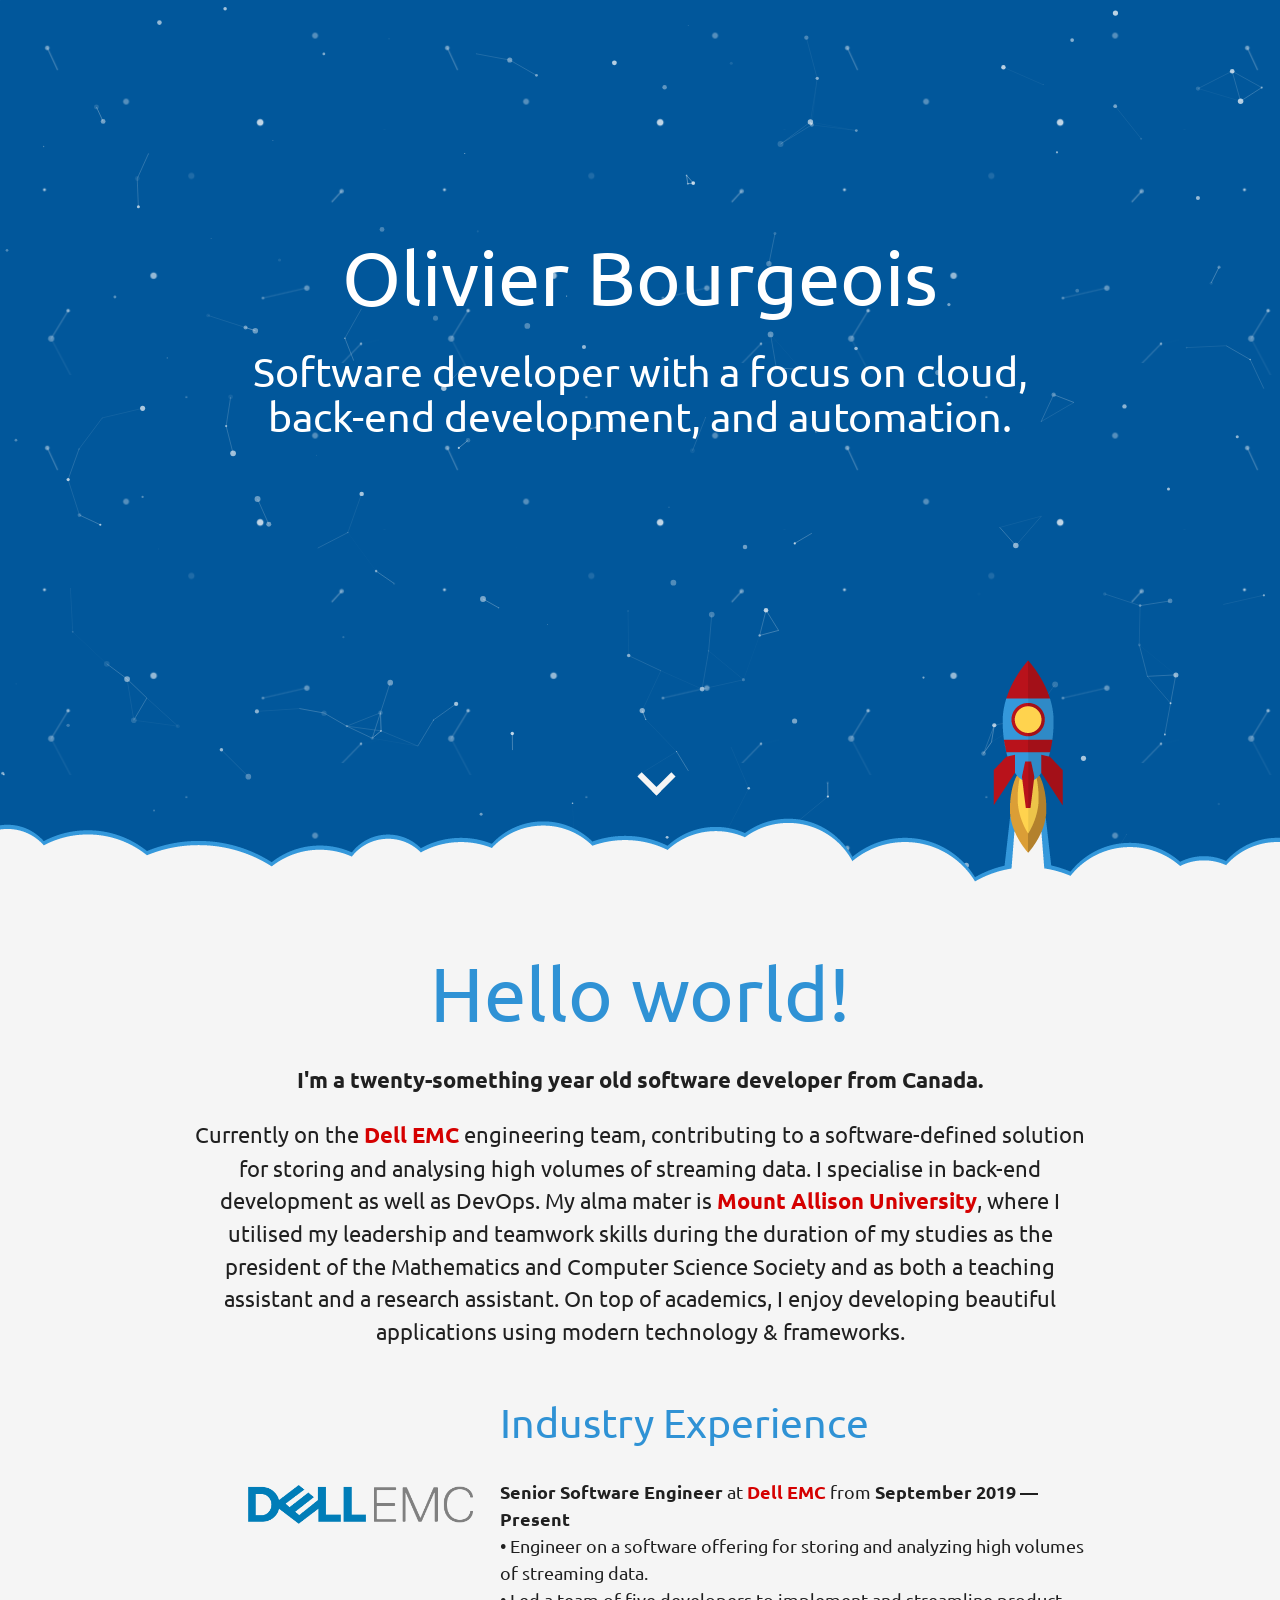
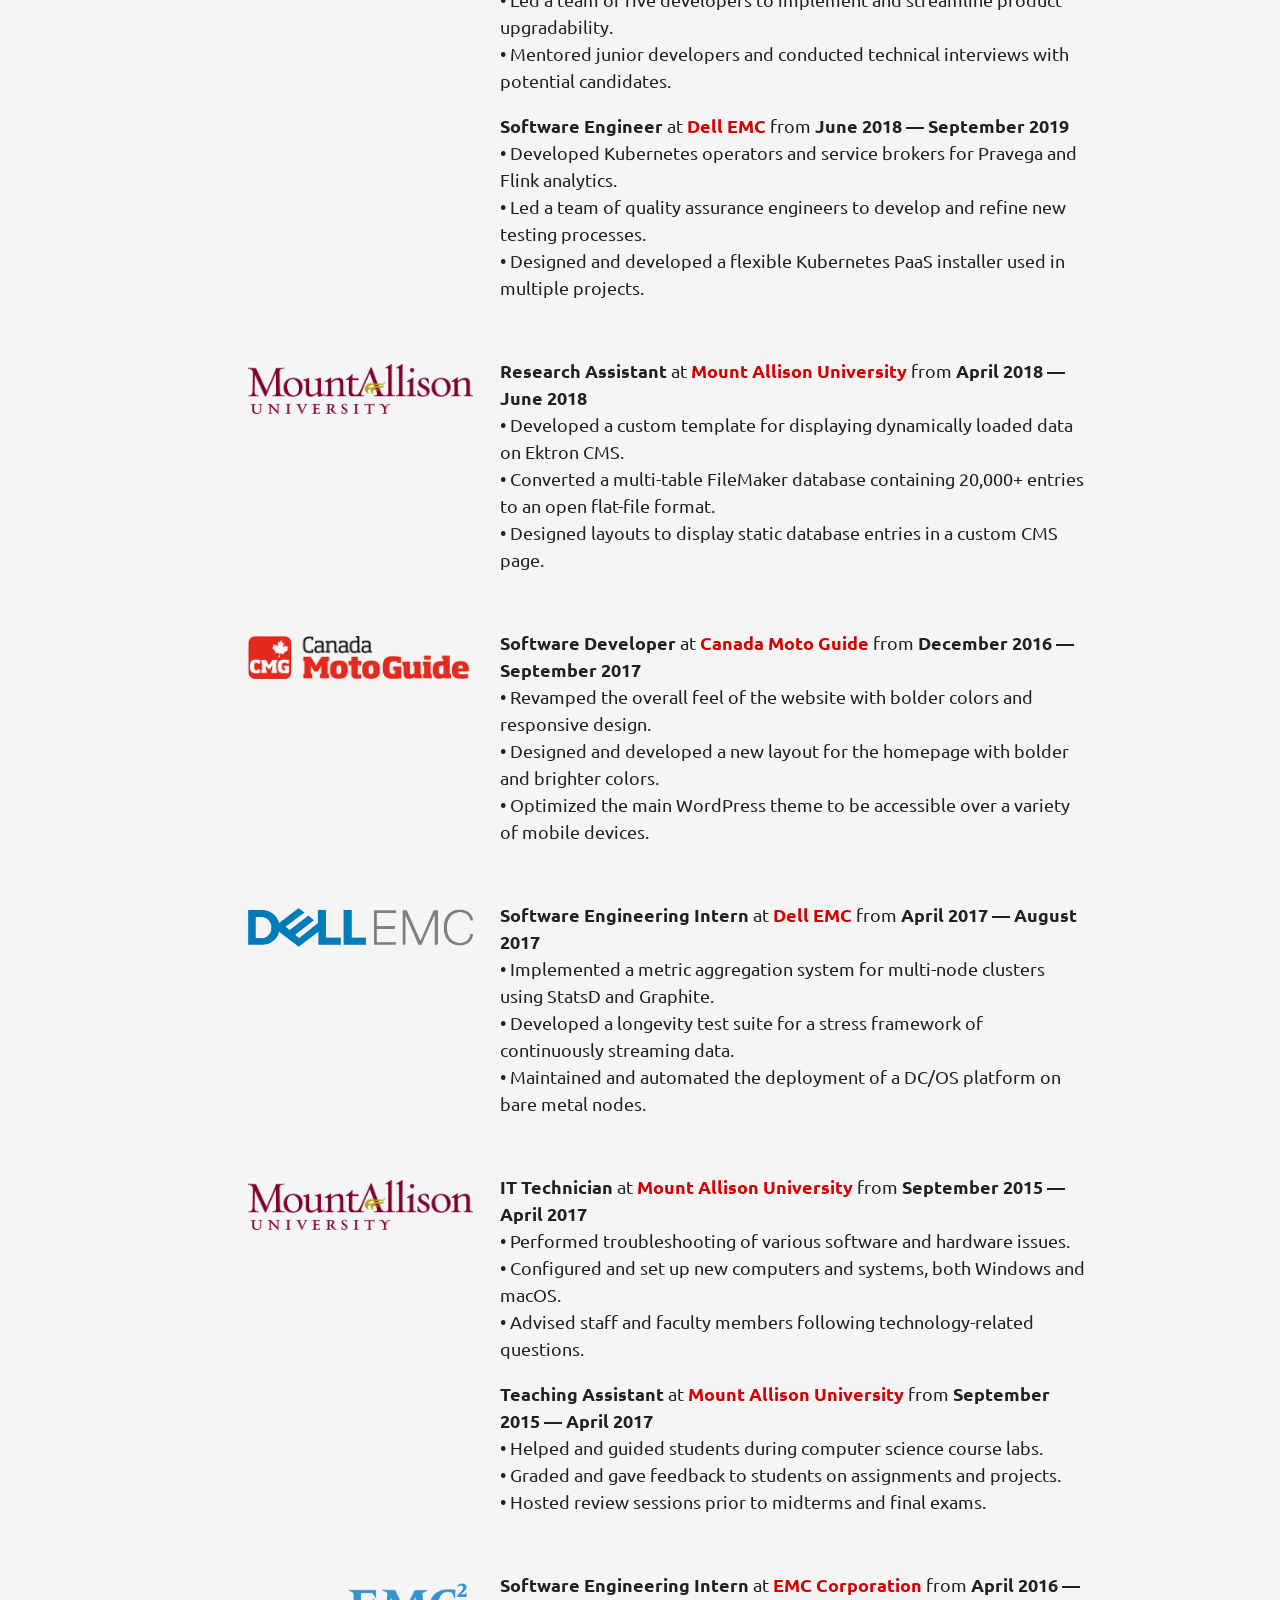
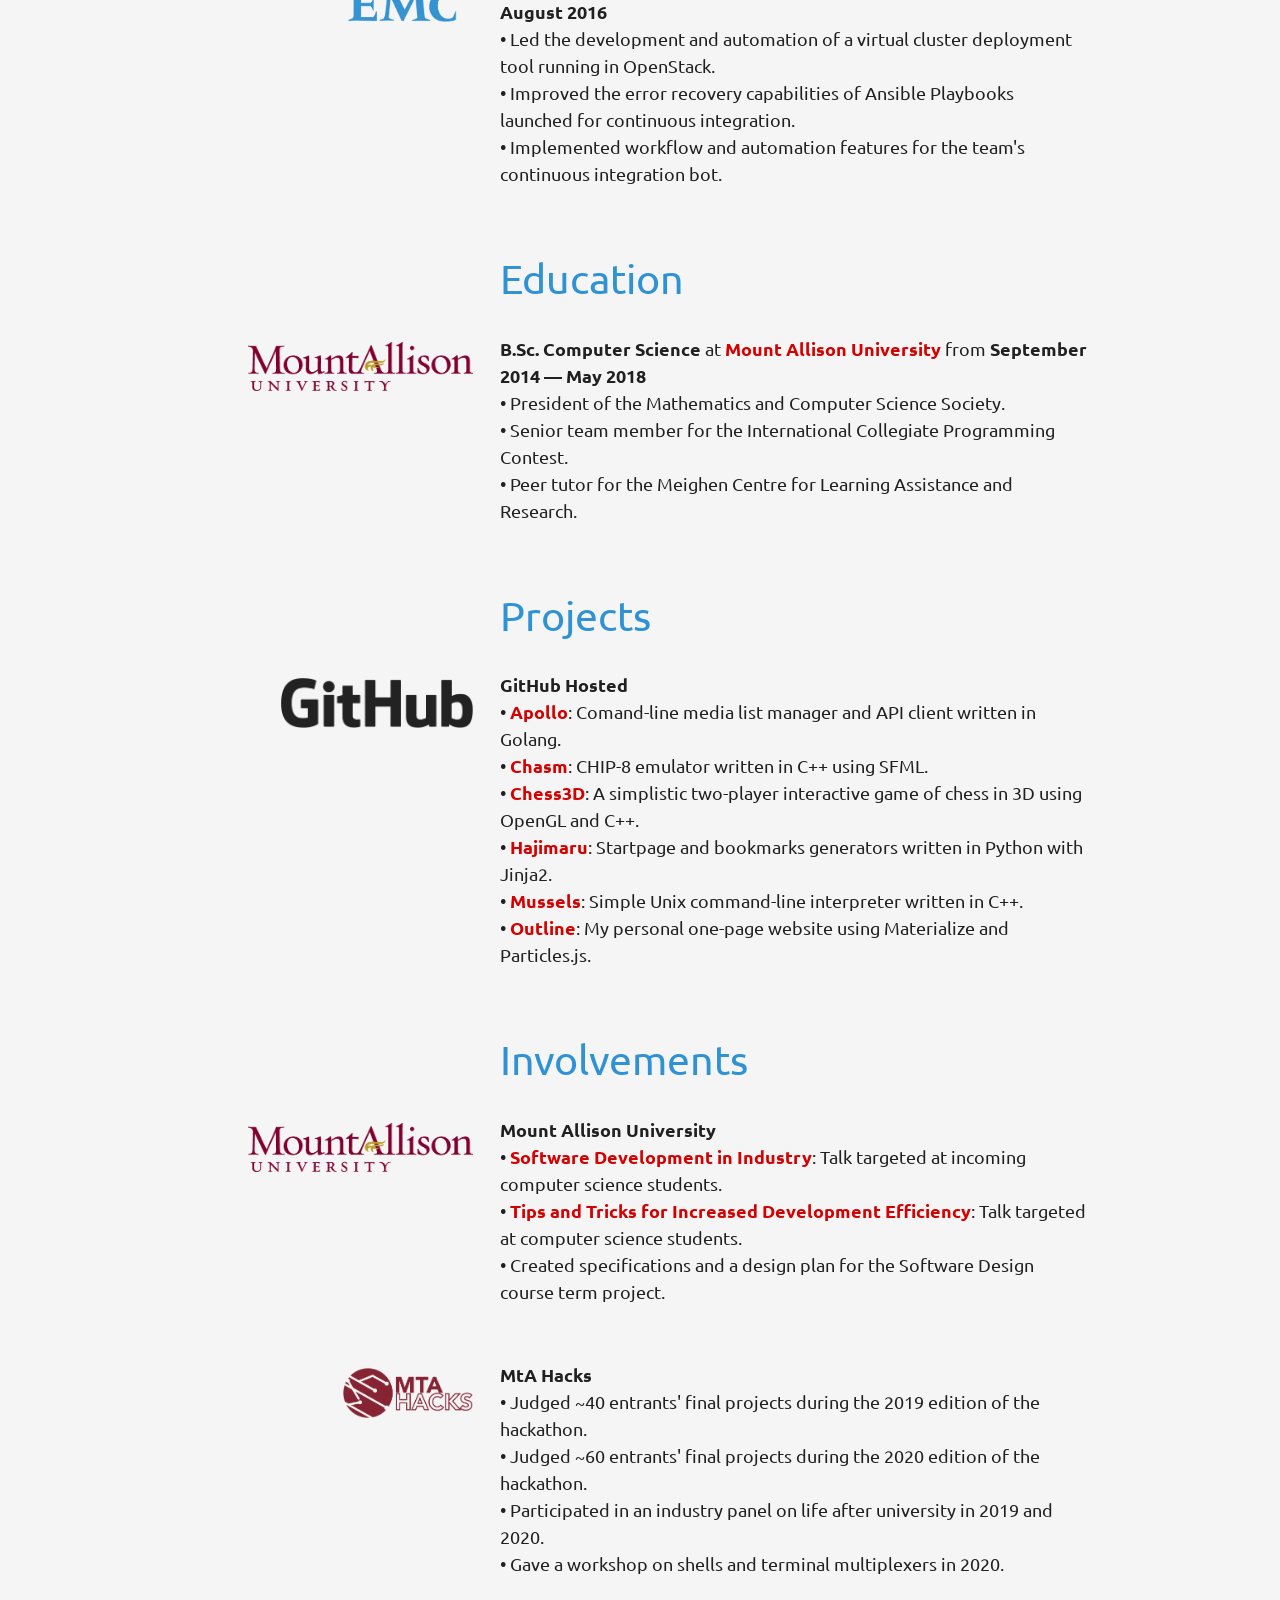
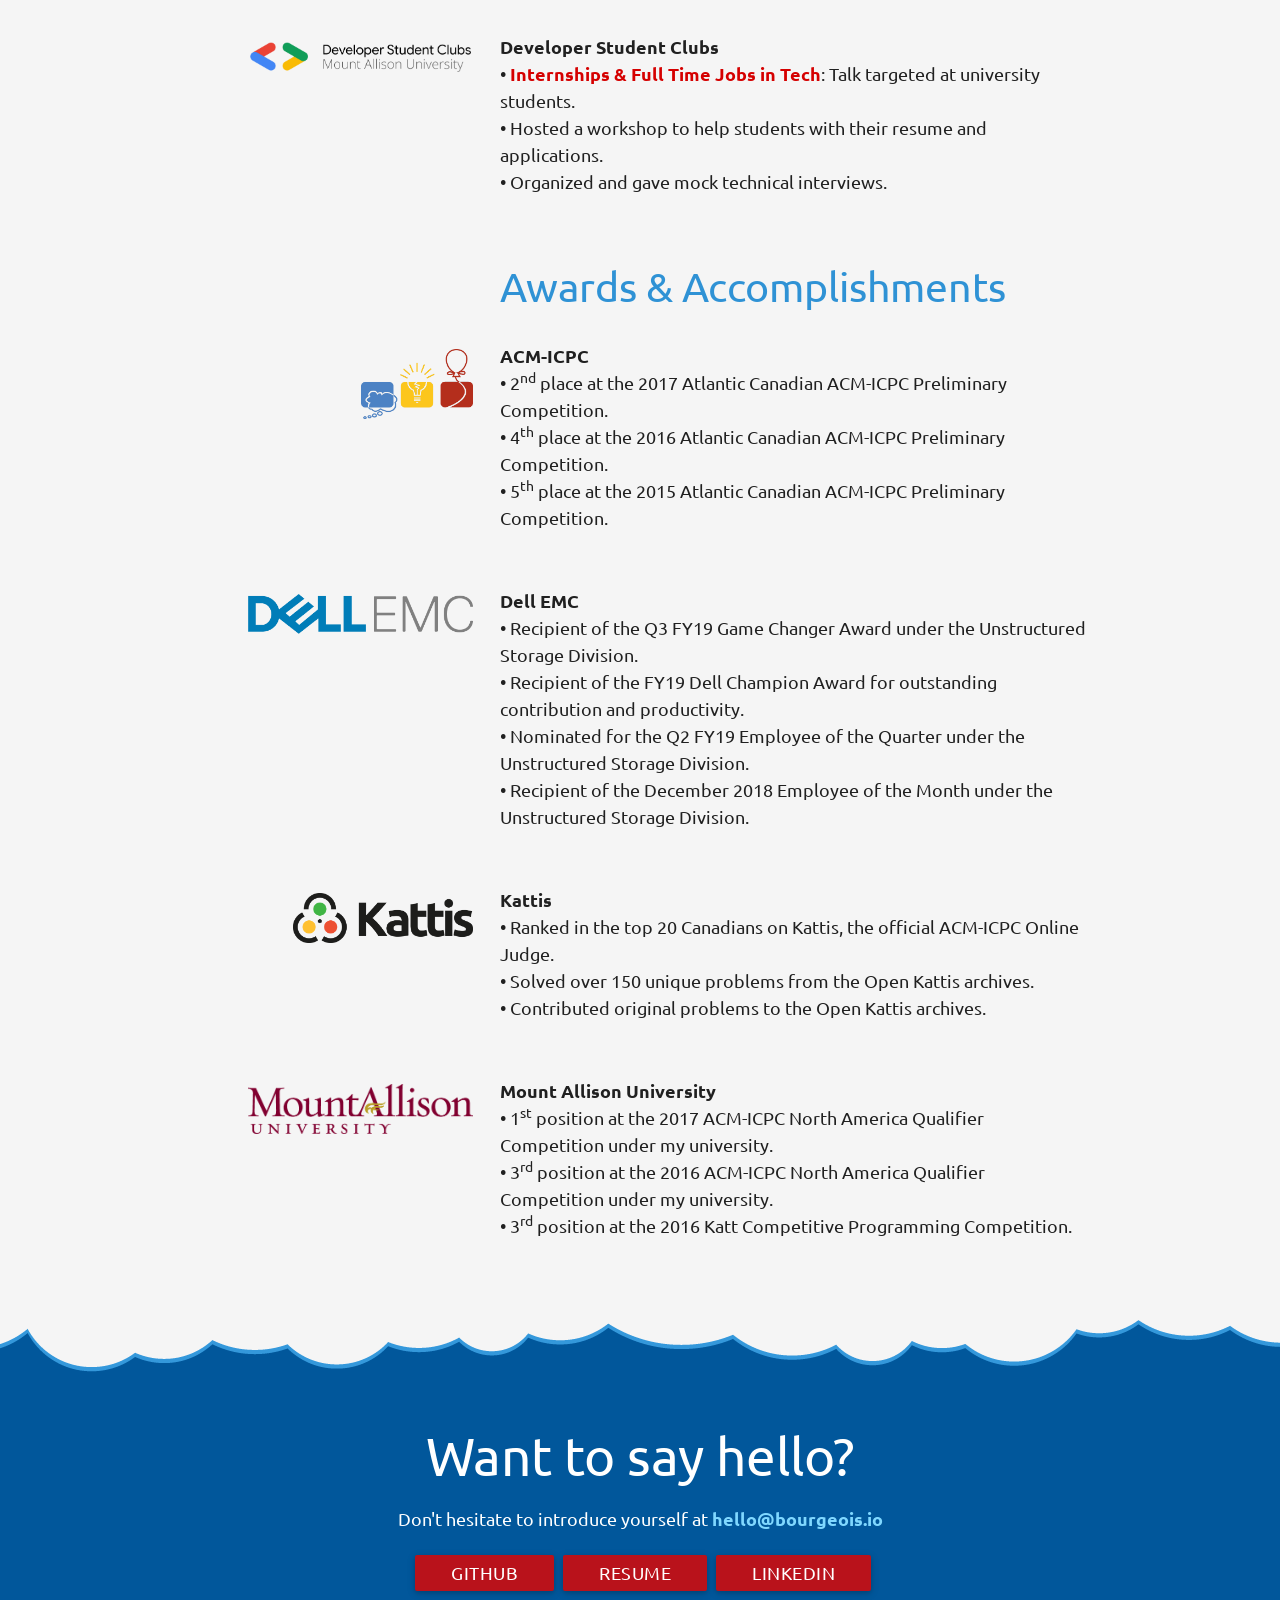
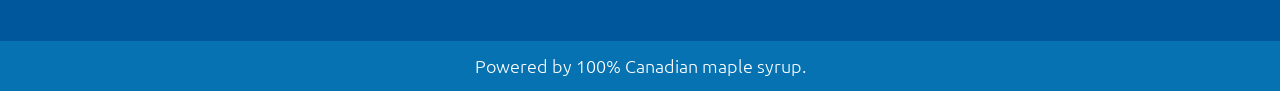
==== commit 8283297b: "Update resume" ====
--- a/index.html
+++ b/index.html
@@ -68,13 +68,13 @@
               <div class="col s12 m12 l4 logo-box"><img class="logo" src="img/dell_emc.png"></div>
               <div class="col s12 m12 l8">
                 <p class="left-align">
-                  <b>Senior Software Engineer</b> at <a href="https://www.dellemc.com/en-us/index.htm">Dell EMC</a> - September 2019 to Present<br />
+                <b>Senior Software Engineer</b> at <a href="https://www.dellemc.com/en-us/index.htm">Dell EMC</a> from <b>September 2019 &mdash; Present</b><br />
                   &bull; Engineer on a software offering for storing and analyzing high volumes of streaming data.<br />
                   &bull; Led a team of five developers to implement and streamline product upgradability.<br />
                   &bull; Mentored junior developers and conducted technical interviews with potential candidates.<br />
                 </p>
                 <p class="left-align">
-                  <b>Software Engineer</b> at <a href="https://www.dellemc.com/en-us/index.htm">Dell EMC</a> - June 2018 to September 2019<br />
+                <b>Software Engineer</b> at <a href="https://www.dellemc.com/en-us/index.htm">Dell EMC</a> from <b>June 2018 &mdash; September 2019</b><br />
                   &bull; Developed Kubernetes operators and service brokers for Pravega and Flink analytics.<br />
                   &bull; Led a team of quality assurance engineers to develop and refine new testing processes.<br />
                   &bull; Designed and developed a flexible Kubernetes PaaS installer used in multiple projects.<br />
@@ -85,7 +85,7 @@
               <div class="col s12 m12 l4 logo-box"><img class="logo" src="img/mount_allison.png"></div>
               <div class="col s12 m12 l8">
                 <p class="left-align">
-                  <b>Research Assistant</b> at <a href="https://mta.ca/about/">Mount Allison University</a> - April 2018 to June 2018<br />
+                <b>Research Assistant</b> at <a href="https://mta.ca/about/">Mount Allison University</a> from <b>April 2018 &mdash; June 2018</b><br />
                   &bull; Developed a custom template for displaying dynamically loaded data on Ektron CMS.<br />
                   &bull; Converted a multi-table FileMaker database containing 20,000+ entries to an open flat-file format.<br />
                   &bull; Designed layouts to display static database entries in a custom CMS page.
@@ -96,7 +96,7 @@
               <div class="col s12 m12 l4 logo-box"><img class="logo" src="img/canada_moto_guide.png"></div>
               <div class="col s12 m12 l8">
                 <p class="left-align">
-                  <b>Software Developer</b> at <a href="http://canadamotoguide.com/">Canada Moto Guide</a> - December 2016 to September 2017<br />
+                <b>Software Developer</b> at <a href="http://canadamotoguide.com/">Canada Moto Guide</a> from <b>December 2016 &mdash; September 2017</b><br />
                   &bull; Revamped the overall feel of the website with bolder colors and responsive design.<br />
                   &bull; Designed and developed a new layout for the homepage with bolder and brighter colors.<br />
                   &bull; Optimized the main WordPress theme to be accessible over a variety of mobile devices.
@@ -107,7 +107,7 @@
               <div class="col s12 m12 l4 logo-box"><img class="logo" src="img/dell_emc.png"></div>
               <div class="col s12 m12 l8">
                 <p class="left-align">
-                  <b>Software Engineering Intern</b> at <a href="https://www.dellemc.com/en-us/index.htm">Dell EMC</a> - April 2017 to August 2017<br />
+                <b>Software Engineering Intern</b> at <a href="https://www.dellemc.com/en-us/index.htm">Dell EMC</a> from <b>April 2017 &mdash; August 2017</b><br />
                   &bull; Implemented a metric aggregation system for multi-node clusters using StatsD and Graphite.<br />
                   &bull; Developed a longevity test suite for a stress framework of continuously streaming data.<br />
                   &bull; Maintained and automated the deployment of a DC/OS platform on bare metal nodes.<br />
@@ -118,13 +118,13 @@
               <div class="col s12 m12 l4 logo-box"><img class="logo" src="img/mount_allison.png"></div>
               <div class="col s12 m12 l8">
                 <p class="left-align">
-                  <b>IT Technician</b> at <a href="https://mta.ca/about/">Mount Allison University</a> - September 2015 to April 2017<br />
+                <b>IT Technician</b> at <a href="https://mta.ca/about/">Mount Allison University</a> from <b>September 2015 &mdash; April 2017</b><br />
                   &bull; Performed troubleshooting of various software and hardware issues.<br />
                   &bull; Configured and set up new computers and systems, both Windows and macOS.<br />
                   &bull; Advised staff and faculty members following technology-related questions.
                 </p>
                 <p class="left-align">
-                  <b>Teaching Assistant</b> at <a href="https://mta.ca/about/">Mount Allison University</a> - September 2015 to April 2017<br />
+                <b>Teaching Assistant</b> at <a href="https://mta.ca/about/">Mount Allison University</a> from <b>September 2015 &mdash; April 2017</b><br />
                   &bull; Helped and guided students during computer science course labs.<br />
                   &bull; Graded and gave feedback to students on assignments and projects.<br />
                   &bull; Hosted review sessions prior to midterms and final exams.
@@ -135,7 +135,7 @@
               <div class="col s12 m12 l4 logo-box"><img class="logo" src="img/emc_corporation.png"></div>
               <div class="col s12 m12 l8">
                 <p class="left-align">
-                  <b>Software Engineering Intern</b> at <a href="https://www.dellemc.com/en-us/index.htm">EMC Corporation</a> - April 2016 to August 2016<br />
+                <b>Software Engineering Intern</b> at <a href="https://www.dellemc.com/en-us/index.htm">EMC Corporation</a> from <b>April 2016 &mdash; August 2016</b><br />
                   &bull; Led the development and automation of a virtual cluster deployment tool running in OpenStack.<br />
                   &bull; Improved the error recovery capabilities of Ansible Playbooks launched for continuous integration.<br />
                   &bull; Implemented workflow and automation features for the team's continuous integration bot.
@@ -153,7 +153,7 @@
               <div class="col s12 m12 l4 logo-box"><img class="logo" src="img/mount_allison.png"></div>
               <div class="col s12 m12 l8">
                 <p class="left-align">
-                  <b>B.Sc. Computer Science</b> at <a href="https://mta.ca/about/">Mount Allison University</a> - September 2014 to May 2018<br />
+                <b>B.Sc. Computer Science</b> at <a href="https://mta.ca/about/">Mount Allison University</a> from <b>September 2014 &mdash; May 2018</b><br />
                   &bull; President of the Mathematics and Computer Science Society.<br />
                   &bull; Senior team member for the International Collegiate Programming Contest.<br />
                   &bull; Peer tutor for the Meighen Centre for Learning Assistance and Research.
@@ -172,11 +172,12 @@
               <div class="col s12 m12 l8">
                 <p class="left-align">
                   <b>GitHub Hosted</b><br />
-                  &bull; <a href="https://github.com/finiks/apollo">Apollo</a>: Comand-line media list manager and API client written in Golang.<br />
-                  &bull; <a href="https://github.com/finiks/chess3d">Chess3D</a>: A simplistic two-player interactive game of chess in 3D using OpenGL and C++.<br />
-                  &bull; <a href="https://github.com/finiks/hajimaru">Hajimaru</a>: Startpage and bookmarks generators written in Python with Jinja2.<br />
-                  &bull; <a href="https://github.com/finiks/mussels">Mussels</a>: Simple Unix command-line interpreter written in C++.<br />
-                  &bull; <a href="https://github.com/finiks/outline">Outline</a>: My personal one-page website using Materialize and Particles.js. <br />
+                  &bull; <a href="https://github.com/bourgeoisor/apollo">Apollo</a>: Comand-line media list manager and API client written in Golang.<br />
+                  &bull; <a href="https://github.com/bourgeoisor/chasm">Chasm</a>: CHIP-8 emulator written in C++ using SFML.<br />
+                  &bull; <a href="https://github.com/bourgeoisor/chess3d">Chess3D</a>: A simplistic two-player interactive game of chess in 3D using OpenGL and C++.<br />
+                  &bull; <a href="https://github.com/bourgeoisor/hajimaru">Hajimaru</a>: Startpage and bookmarks generators written in Python with Jinja2.<br />
+                  &bull; <a href="https://github.com/bourgeoisor/mussels">Mussels</a>: Simple Unix command-line interpreter written in C++.<br />
+                  &bull; <a href="https://github.com/bourgeoisor/outline">Outline</a>: My personal one-page website using Materialize and Particles.js. <br />
                 </p>
               </div>
             </div>
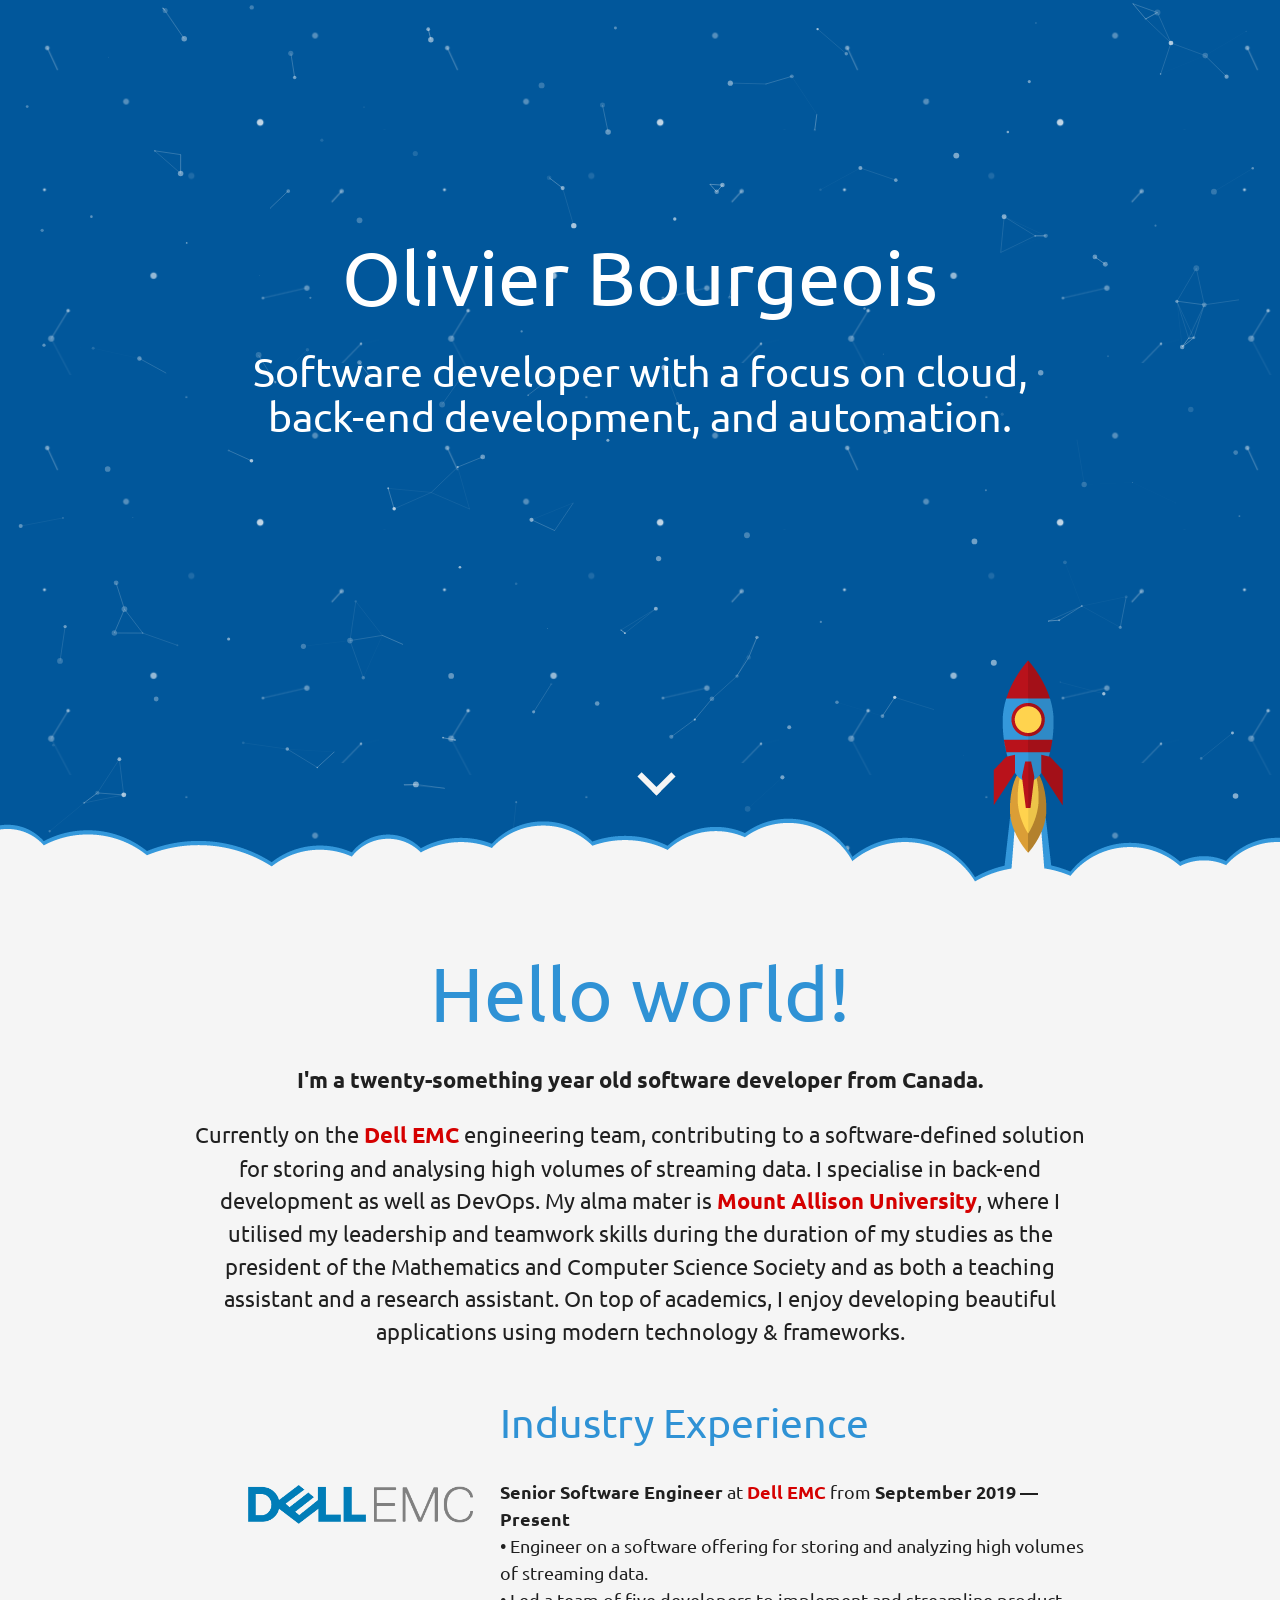
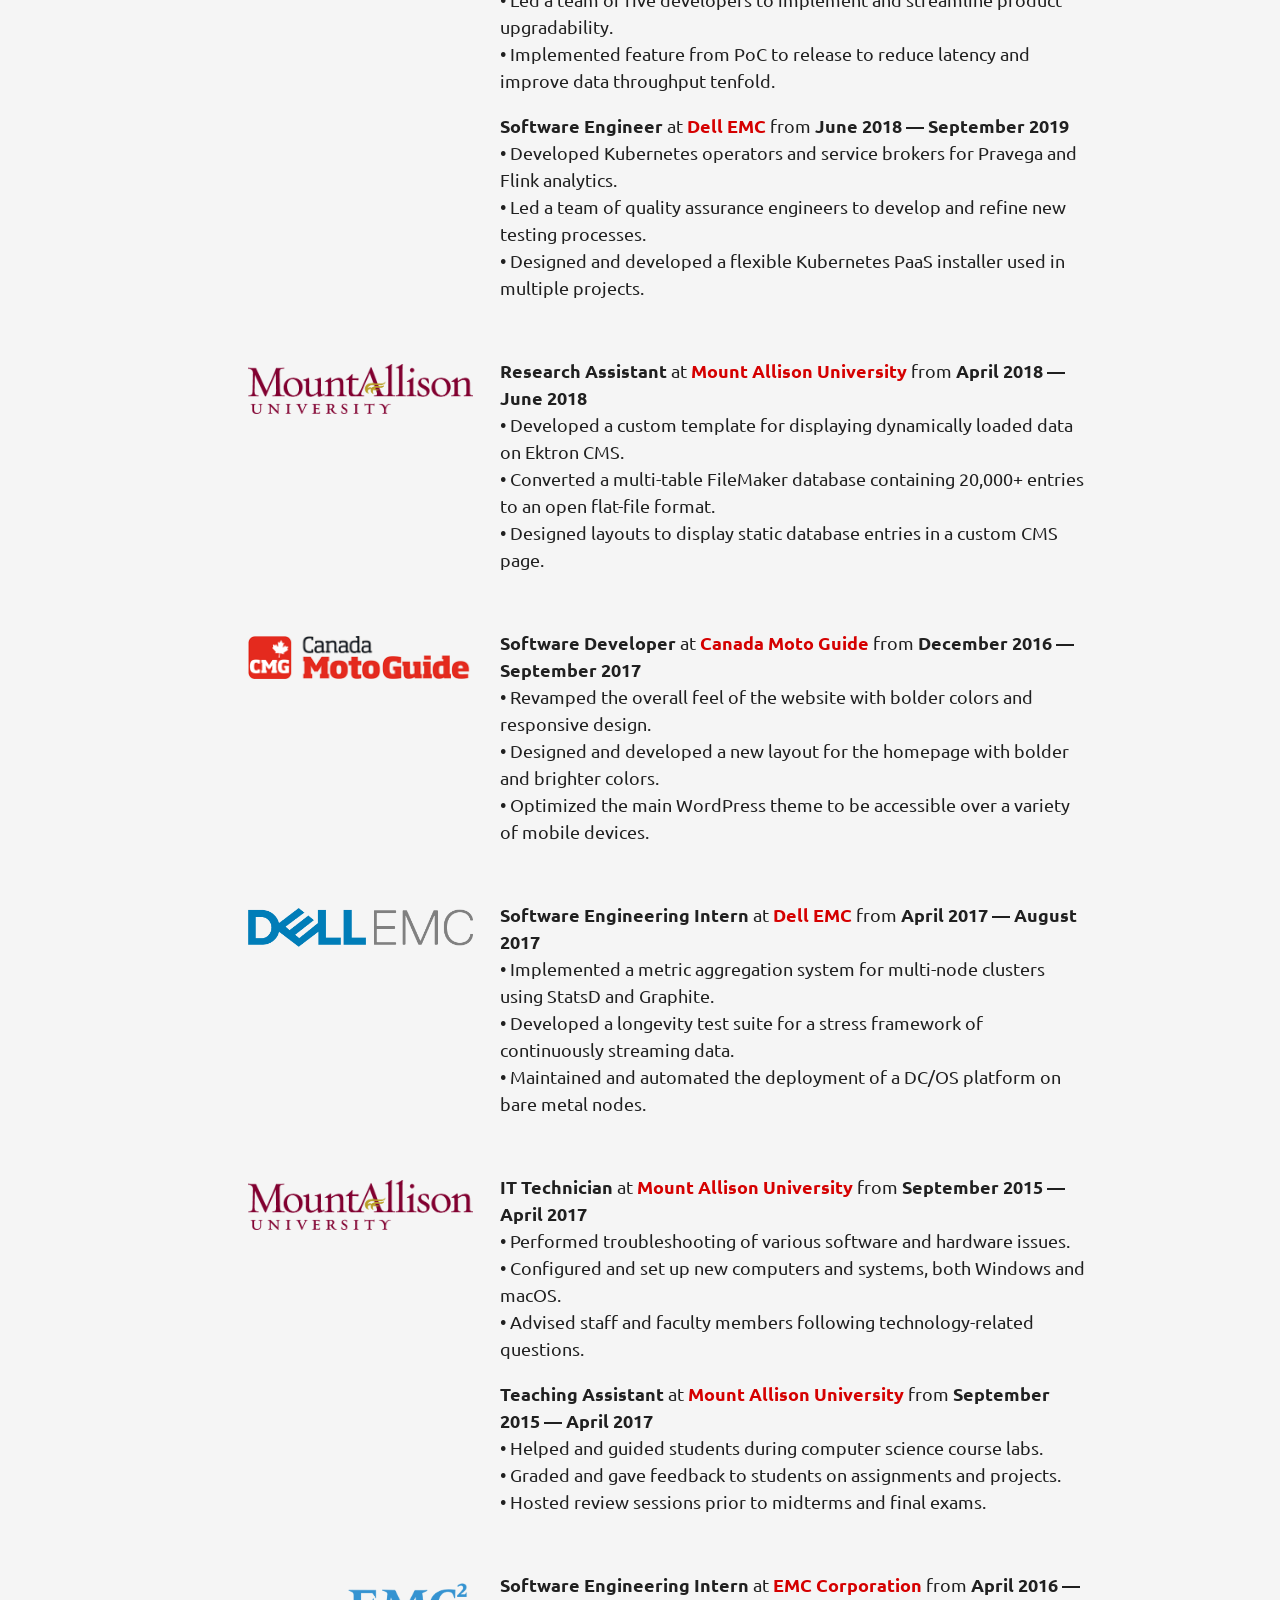
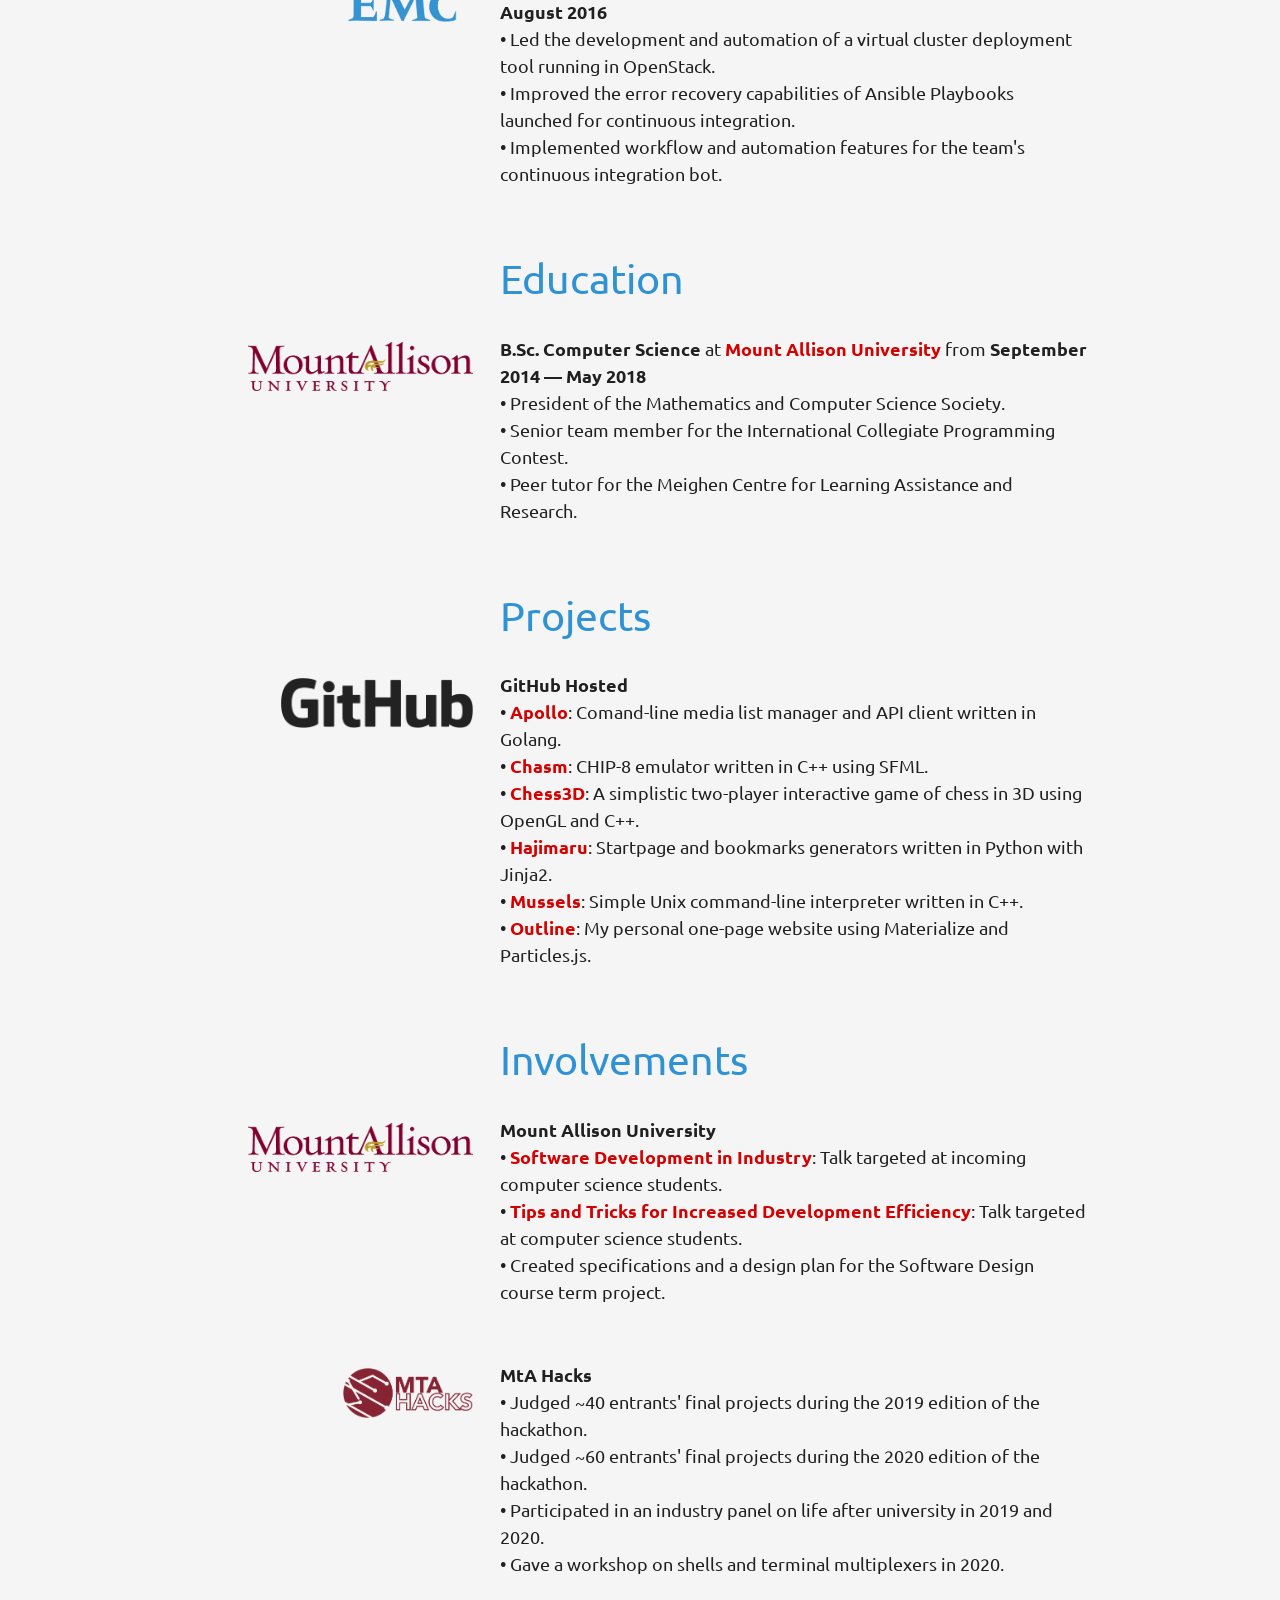
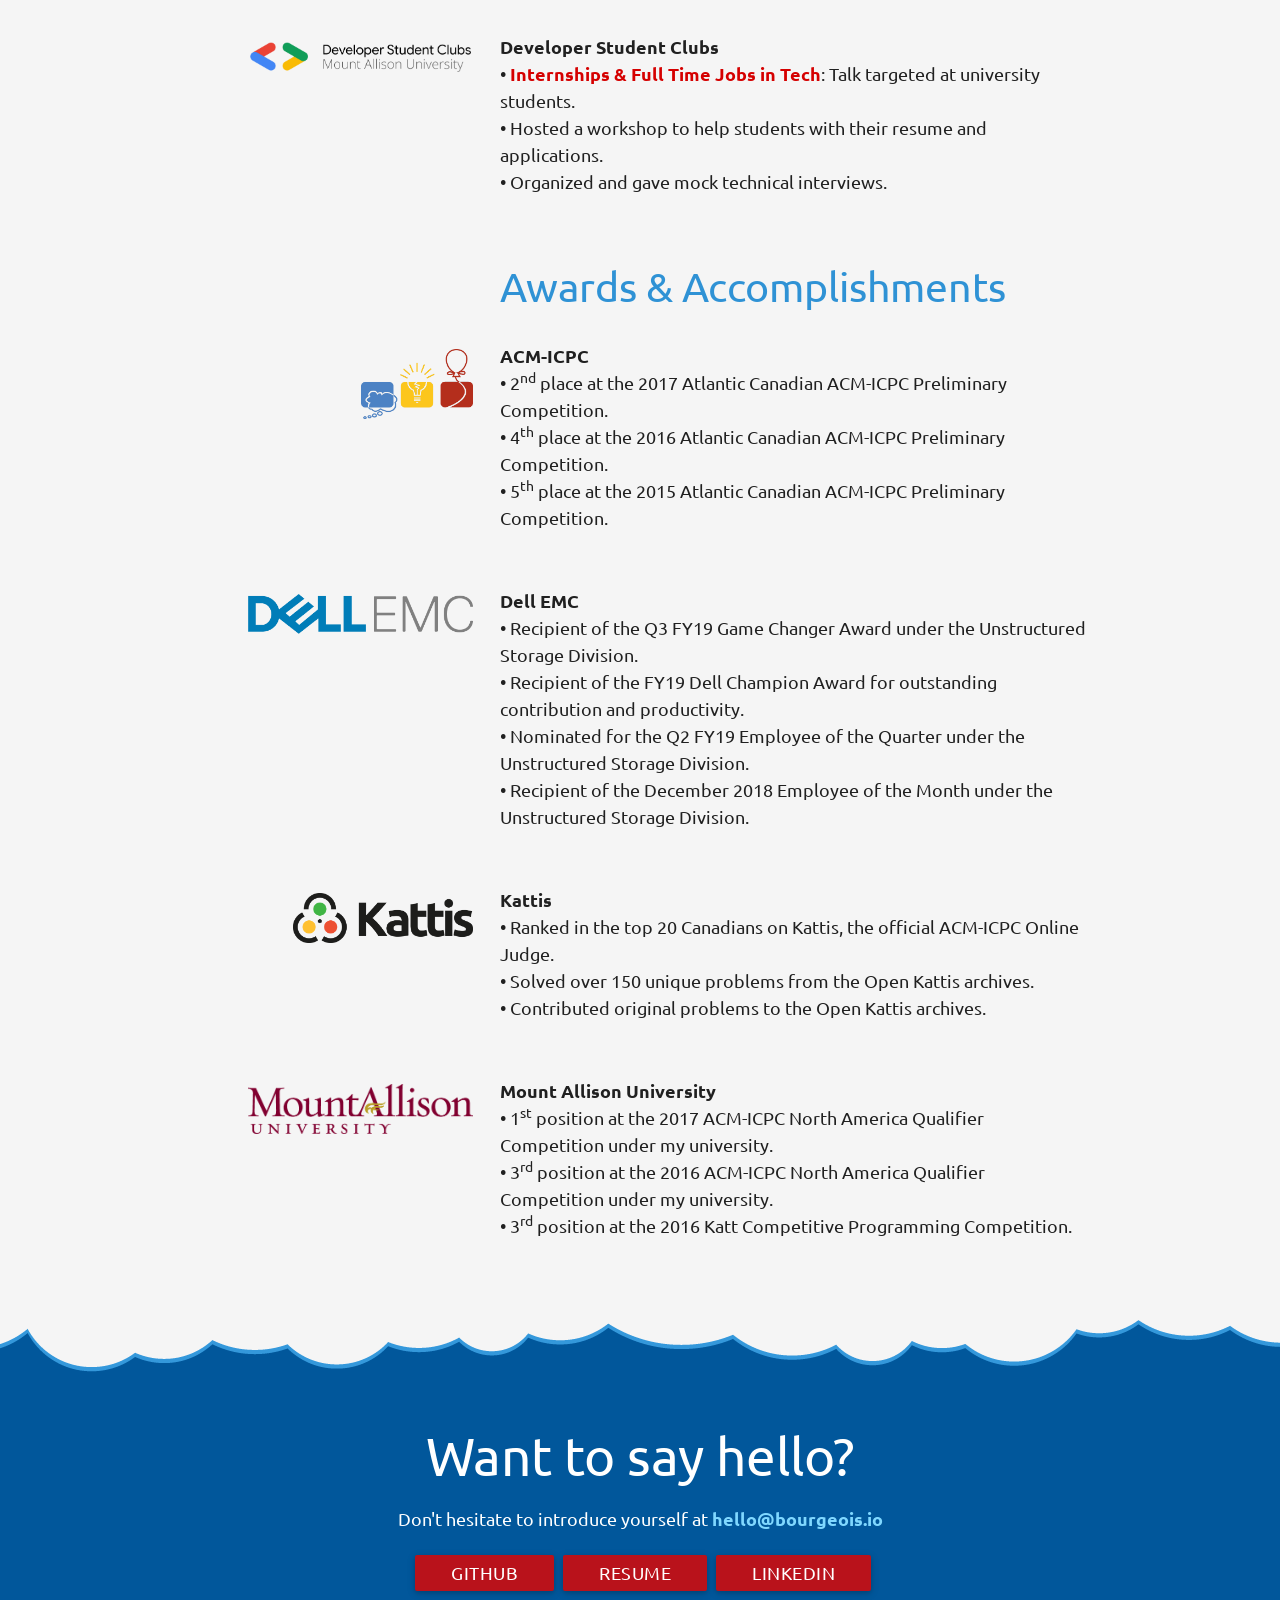
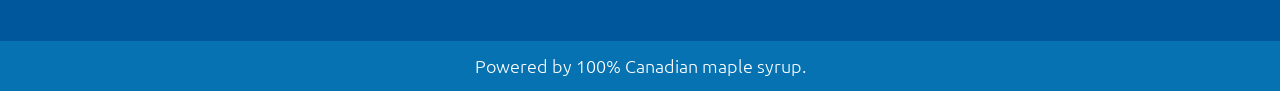
==== commit 3356e768: "Update resume" ====
--- a/index.html
+++ b/index.html
@@ -71,7 +71,7 @@
                 <b>Senior Software Engineer</b> at <a href="https://www.dellemc.com/en-us/index.htm">Dell EMC</a> from <b>September 2019 &mdash; Present</b><br />
                   &bull; Engineer on a software offering for storing and analyzing high volumes of streaming data.<br />
                   &bull; Led a team of five developers to implement and streamline product upgradability.<br />
-                  &bull; Mentored junior developers and conducted technical interviews with potential candidates.<br />
+                  &bull; Implemented feature from PoC to release to reduce latency and improve data throughput tenfold.<br />
                 </p>
                 <p class="left-align">
                 <b>Software Engineer</b> at <a href="https://www.dellemc.com/en-us/index.htm">Dell EMC</a> from <b>June 2018 &mdash; September 2019</b><br />
